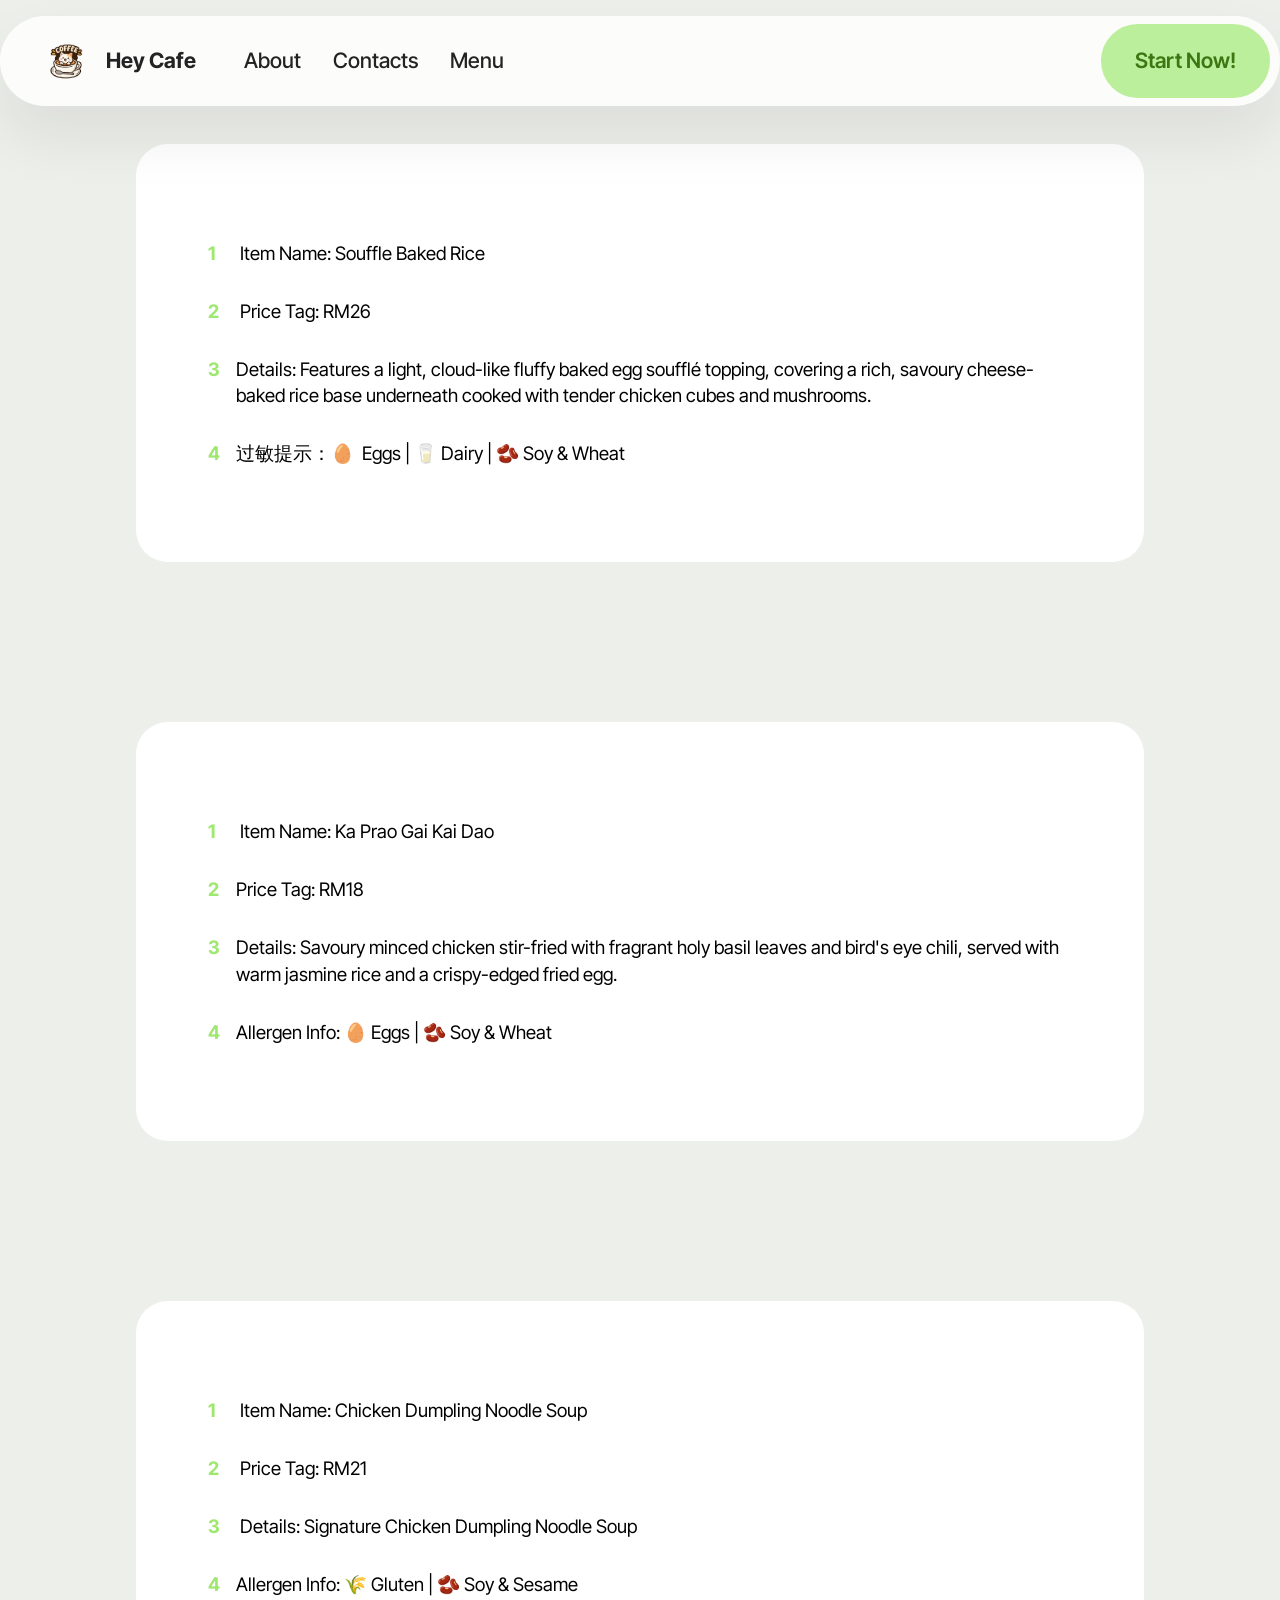
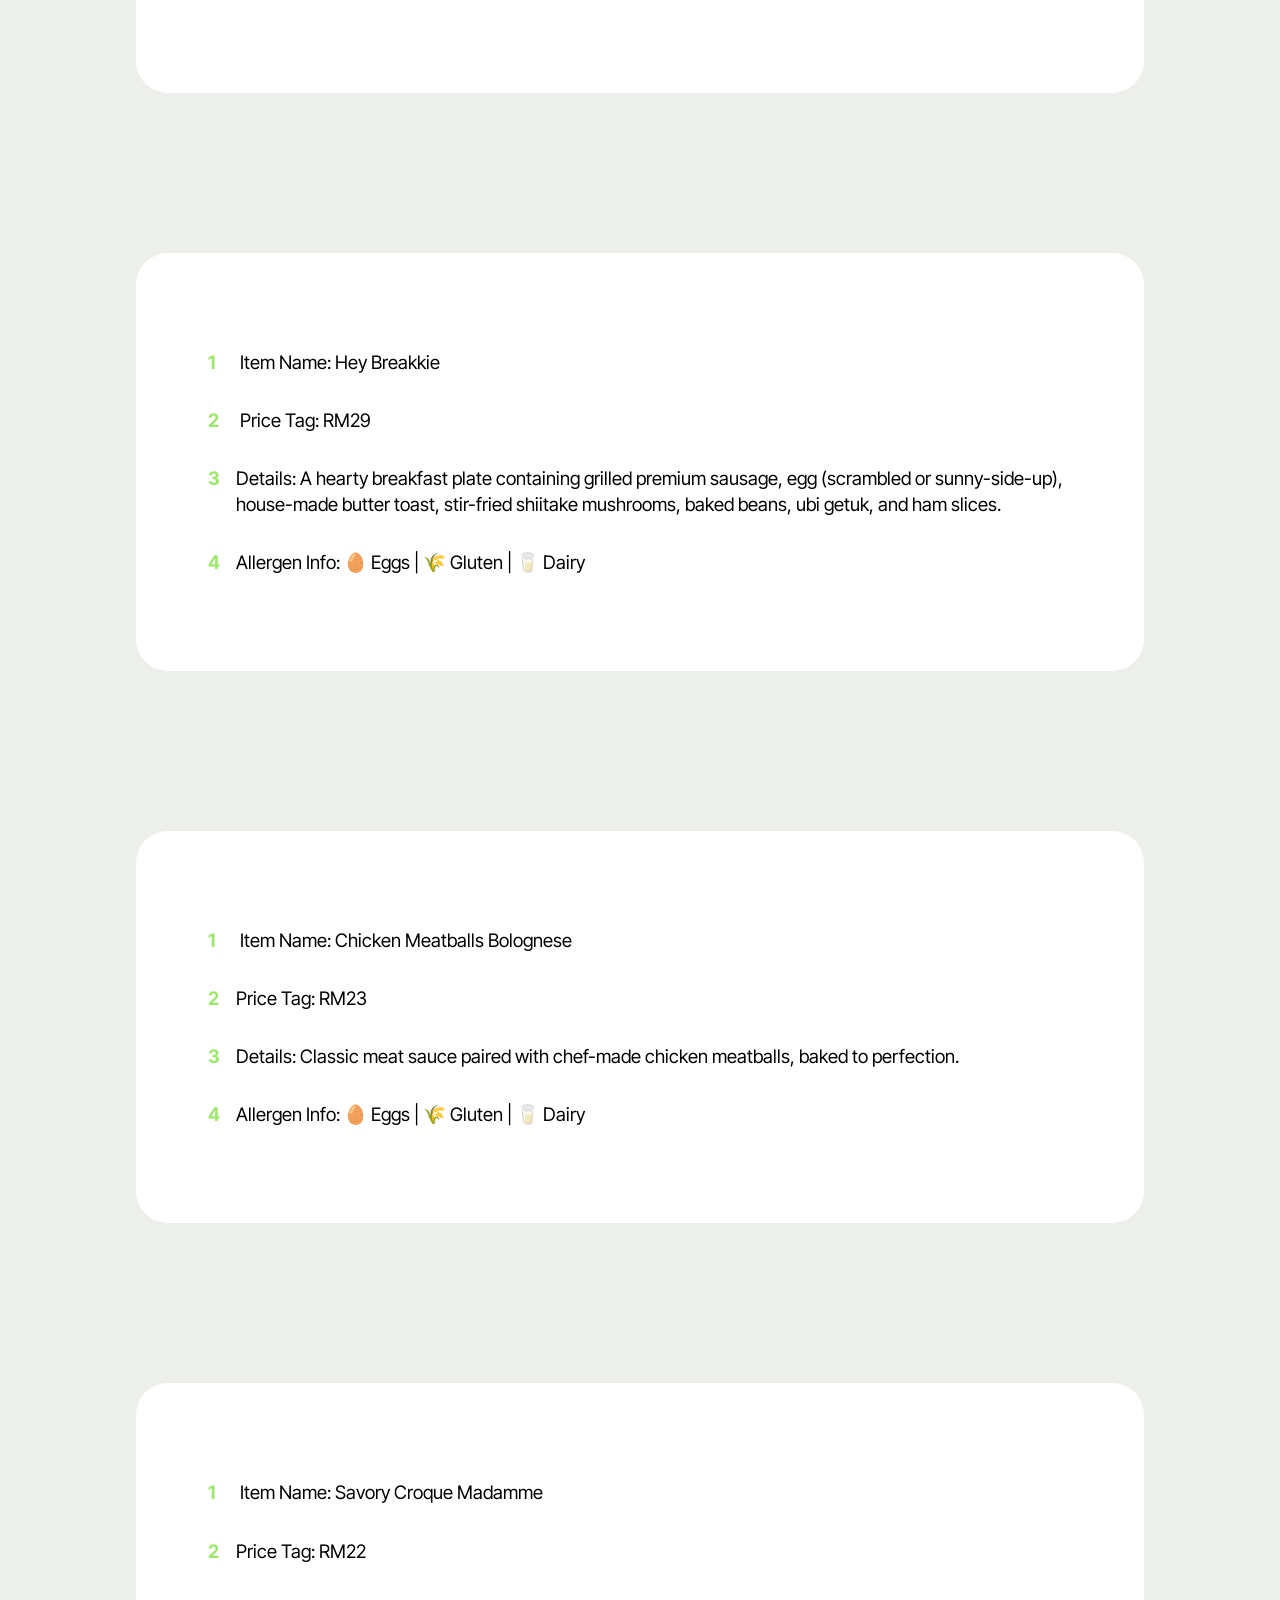
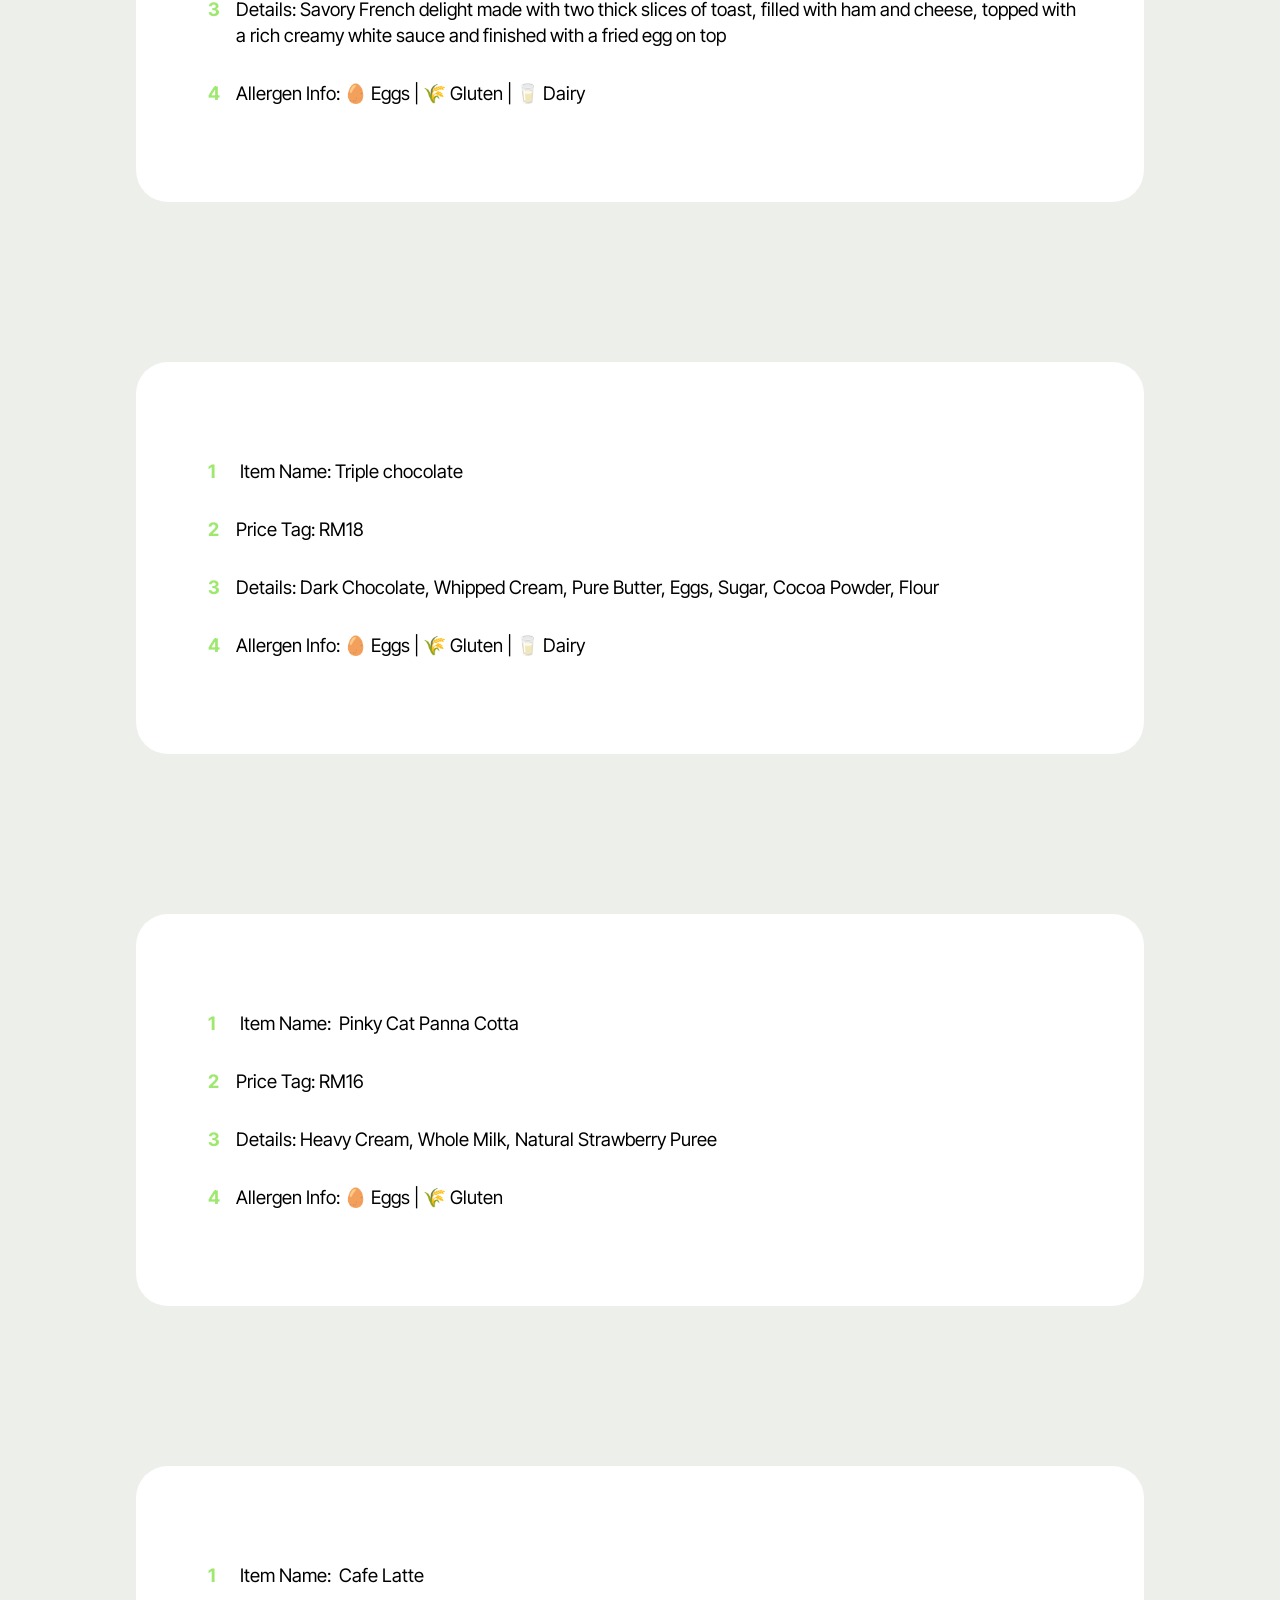
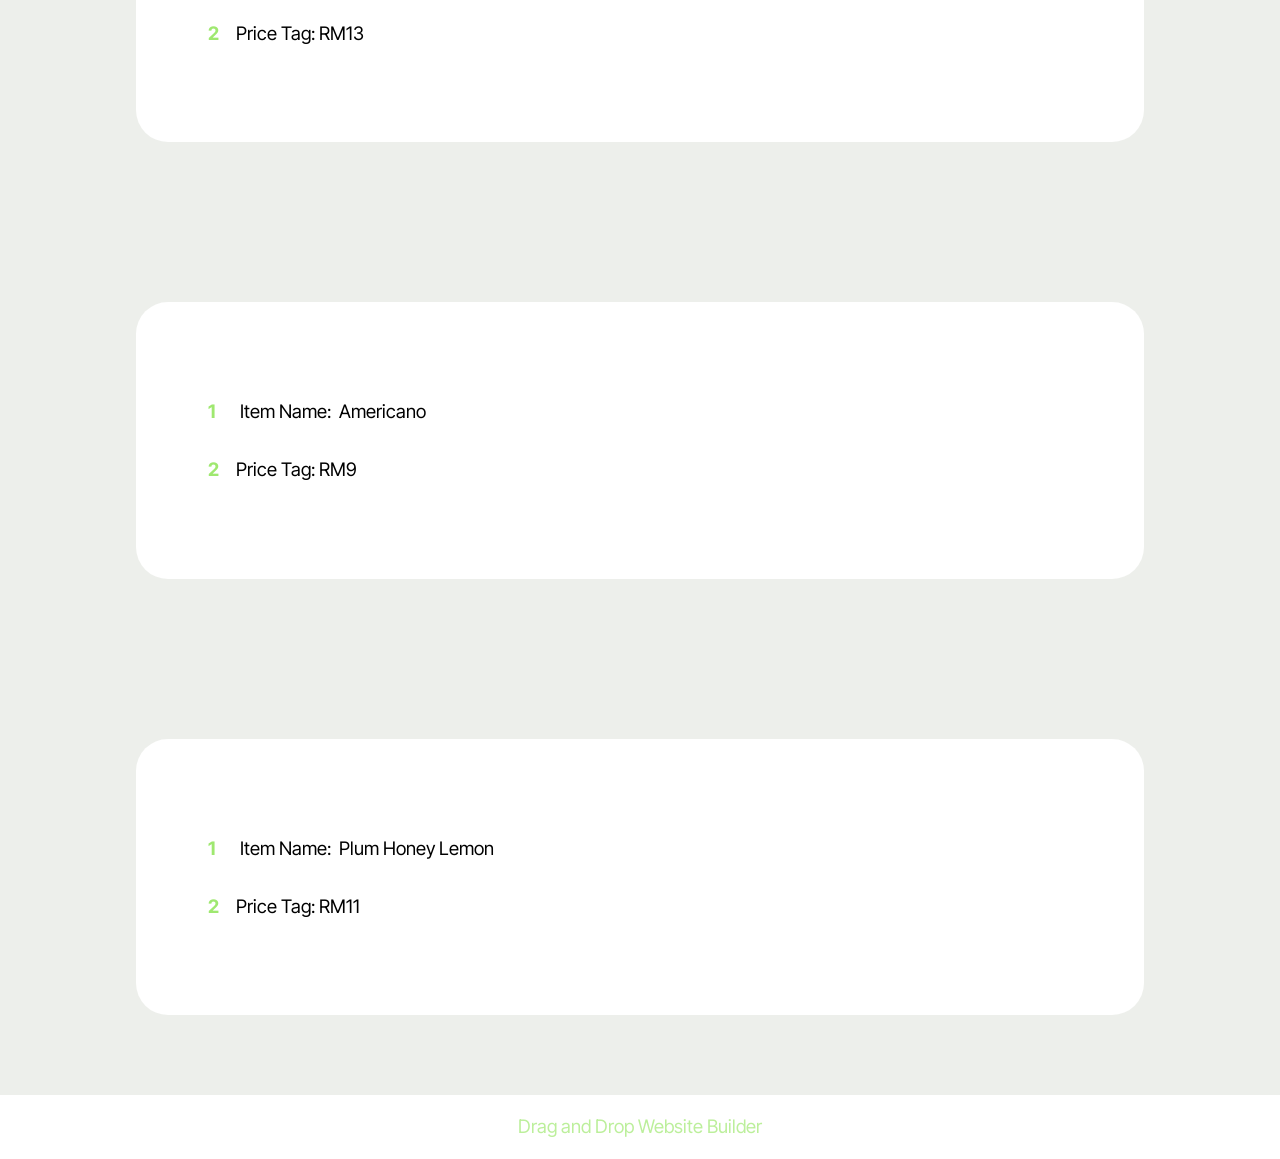
==== page1.html @ 5fed79b6 "create github pages" ====
<!DOCTYPE html>
<html  >
<head>
  <!-- Site made with Mobirise Website Builder v6.1.12, https://mobirise.com -->
  <meta charset="UTF-8">
  <meta http-equiv="X-UA-Compatible" content="IE=edge">
  <meta name="generator" content="Mobirise v6.1.12, mobirise.com">
  <meta name="viewport" content="width=device-width, initial-scale=1, minimum-scale=1">
  <link rel="shortcut icon" href="assets/images/image-removebg-preview-4.png" type="image/x-icon">
  <meta name="description" content="">
  
  
  <title>Menu</title>
  <link rel="stylesheet" href="assets/web/assets/mobirise-icons2/mobirise2.css">
  <link rel="stylesheet" href="assets/bootstrap/css/bootstrap.min.css">
  <link rel="stylesheet" href="assets/dropdown/css/style.css">
  <link rel="stylesheet" href="assets/theme/css/style.css">
  <link rel="preload" href="https://fonts.googleapis.com/css?family=Inter+Tight:100,200,300,400,500,600,700,800,900,100i,200i,300i,400i,500i,600i,700i,800i,900i&display=swap" as="style" onload="this.onload=null;this.rel='stylesheet'">
  <noscript><link rel="stylesheet" href="https://fonts.googleapis.com/css?family=Inter+Tight:100,200,300,400,500,600,700,800,900,100i,200i,300i,400i,500i,600i,700i,800i,900i&display=swap"></noscript>
  <link rel="preload" as="style" href="assets/mobirise/css/mbr-additional.css?v=dkp7VT"><link rel="stylesheet" href="assets/mobirise/css/mbr-additional.css?v=dkp7VT" type="text/css">

  
  
  
</head>
<body>
  
  <section data-bs-version="5.1" class="menu menu1 cid-vxpNZpyoNB" once="menu" id="menu01-2i">
	

	<nav class="navbar navbar-dropdown navbar-fixed-top navbar-expand-lg">
		<div class="container">
			<div class="navbar-brand">
				<span class="navbar-logo">
					<a href="https://mobiri.se">
						<img src="assets/images/image-removebg-preview-4.png" alt="Mobirise Website Builder" style="height: 3rem;">
					</a>
				</span>
				<span class="navbar-caption-wrap"><a class="navbar-caption text-black display-4" href="https://mobiri.se">Hey Cafe</a></span>
			</div>
			<button class="navbar-toggler" type="button" data-toggle="collapse" data-bs-toggle="collapse" data-target="#navbarSupportedContent" data-bs-target="#navbarSupportedContent" aria-controls="navbarNavAltMarkup" aria-expanded="false" aria-label="Toggle navigation">
				<div class="hamburger">
					<span></span>
					<span></span>
					<span></span>
					<span></span>
				</div>
			</button>
			<div class="collapse navbar-collapse" id="navbarSupportedContent">
				<ul class="navbar-nav nav-dropdown" data-app-modern-menu="true"><li class="nav-item">
						<a class="nav-link link text-black text-primary display-4" href="index.html#article02-1h">About</a>
					</li>
					<li class="nav-item">
						<a class="nav-link link text-black text-primary display-4" href="page2.html#contacts01-3x">Contacts</a>
					</li><li class="nav-item">
						<a class="nav-link link text-black text-primary display-4" href="page1.html#article19-38" aria-expanded="false">Menu</a>
					</li></ul>
				
				<div class="navbar-buttons mbr-section-btn"><a class="btn btn-primary display-4" href="index.html#header09-9"> Start Now!</a></div>
			</div>
		</div>
	</nav>
</section>

<section data-bs-version="5.1" class="article07 cid-vxvZpw5aeN" id="article19-38">
  

  
  
  <div class="container">
    <div class="row justify-content-center">
      <div class="card col-md-12 col-lg-10">
        <div class="card-wrapper">
          
          <div class="card-box align-left mt-4">
            <div class="mbr-text counter-container mbr-fonts-style display-7">
              <ol>
                <li>&nbsp;Item Name: Souffle Baked Rice</li><li>&nbsp;Price Tag: RM26</li><li>Details: Features a light, cloud-like fluffy baked egg soufflé topping, covering a rich, savoury cheese-baked rice base underneath cooked with tender chicken cubes and mushrooms.</li><li>过敏提示：🥚&nbsp; Eggs | 🥛 Dairy | 🫘 Soy &amp; Wheat</li>
              </ol>
            </div>
          </div>
        </div>
      </div>
    </div>
  </div>
</section>

<section data-bs-version="5.1" class="article07 cid-vxvZO8KfOl" id="article19-39">
  

  
  
  <div class="container">
    <div class="row justify-content-center">
      <div class="card col-md-12 col-lg-10">
        <div class="card-wrapper">
          
          <div class="card-box align-left mt-4">
            <div class="mbr-text counter-container mbr-fonts-style display-7">
              <ol>
                <li>&nbsp;Item Name: Ka Prao Gai Kai Dao</li><li> Price Tag: RM18</li><li>Details: Savoury minced chicken stir-fried with fragrant holy basil leaves and bird's eye chili, served with warm jasmine rice and a crispy-edged fried egg.</li><li>Allergen Info: 🥚 Eggs | 🫘 Soy &amp; Wheat</li>
              </ol>
            </div>
          </div>
        </div>
      </div>
    </div>
  </div>
</section>

<section data-bs-version="5.1" class="article07 cid-vxw0qQvC9f" id="article19-3a">
  

  
  
  <div class="container">
    <div class="row justify-content-center">
      <div class="card col-md-12 col-lg-10">
        <div class="card-wrapper">
          
          <div class="card-box align-left mt-4">
            <div class="mbr-text counter-container mbr-fonts-style display-7">
              <ol>
                <li>&nbsp;Item Name: Chicken Dumpling Noodle Soup</li><li>&nbsp;Price Tag: RM21</li><li>&nbsp;Details: Signature Chicken Dumpling Noodle Soup</li><li> Allergen Info: 🌾 Gluten | 🫘 Soy &amp; Sesame</li>
              </ol>
            </div>
          </div>
        </div>
      </div>
    </div>
  </div>
</section>

<section data-bs-version="5.1" class="article07 cid-vxw0VSqq7z" id="article19-3b">
  

  
  
  <div class="container">
    <div class="row justify-content-center">
      <div class="card col-md-12 col-lg-10">
        <div class="card-wrapper">
          
          <div class="card-box align-left mt-4">
            <div class="mbr-text counter-container mbr-fonts-style display-7">
              <ol>
                <li>&nbsp;Item Name: Hey Breakkie</li><li>&nbsp;Price Tag: RM29</li><li>Details: A hearty breakfast plate containing grilled premium sausage, egg (scrambled or sunny-side-up), house-made butter toast, stir-fried shiitake mushrooms, baked beans, ubi getuk, and ham slices.</li><li>Allergen Info: 🥚 Eggs | 🌾 Gluten | 🥛 Dairy</li>
              </ol>
            </div>
          </div>
        </div>
      </div>
    </div>
  </div>
</section>

<section data-bs-version="5.1" class="article07 cid-vxw1cqNOdu" id="article19-3c">
  

  
  
  <div class="container">
    <div class="row justify-content-center">
      <div class="card col-md-12 col-lg-10">
        <div class="card-wrapper">
          
          <div class="card-box align-left mt-4">
            <div class="mbr-text counter-container mbr-fonts-style display-7">
              <ol>
                <li>&nbsp;Item Name: Chicken Meatballs Bolognese&nbsp;</li><li>Price Tag: RM23</li><li>Details: Classic meat sauce paired with chef-made chicken meatballs, baked to perfection.</li><li>Allergen Info: 🥚 Eggs | 🌾 Gluten | 🥛 Dairy</li>
              </ol>
            </div>
          </div>
        </div>
      </div>
    </div>
  </div>
</section>

<section data-bs-version="5.1" class="article07 cid-vxw1H7A42c" id="article19-3d">
  

  
  
  <div class="container">
    <div class="row justify-content-center">
      <div class="card col-md-12 col-lg-10">
        <div class="card-wrapper">
          
          <div class="card-box align-left mt-4">
            <div class="mbr-text counter-container mbr-fonts-style display-7">
              <ol>
                <li>&nbsp;Item Name: Savory Croque Madamme</li><li>Price Tag: RM22</li><li>Details: Savory French delight made with two thick slices of toast, filled with ham and cheese, topped with a rich creamy white sauce and finished with a fried egg on top</li><li>Allergen Info: 🥚 Eggs | 🌾 Gluten | 🥛 Dairy</li>
              </ol>
            </div>
          </div>
        </div>
      </div>
    </div>
  </div>
</section>

<section data-bs-version="5.1" class="article07 cid-vxwiQ4DD5L" id="article19-3f">
  

  
  
  <div class="container">
    <div class="row justify-content-center">
      <div class="card col-md-12 col-lg-10">
        <div class="card-wrapper">
          
          <div class="card-box align-left mt-4">
            <div class="mbr-text counter-container mbr-fonts-style display-7">
              <ol>
                <li>&nbsp;Item Name: Triple chocolate</li><li>Price Tag: RM18</li><li>Details: Dark Chocolate, Whipped Cream, Pure Butter, Eggs, Sugar, Cocoa Powder, Flour</li><li>Allergen Info: 🥚 Eggs | 🌾 Gluten | 🥛 Dairy</li>
              </ol>
            </div>
          </div>
        </div>
      </div>
    </div>
  </div>
</section>

<section data-bs-version="5.1" class="article07 cid-vxwjnfI1bV" id="article19-3g">
  

  
  
  <div class="container">
    <div class="row justify-content-center">
      <div class="card col-md-12 col-lg-10">
        <div class="card-wrapper">
          
          <div class="card-box align-left mt-4">
            <div class="mbr-text counter-container mbr-fonts-style display-7">
              <ol>
                <li>&nbsp;Item Name:&nbsp; Pinky Cat Panna Cotta</li><li>Price Tag: RM16</li><li>Details: Heavy Cream, Whole Milk, Natural Strawberry Puree</li><li>Allergen Info: 🥚 Eggs | 🌾 Gluten</li>
              </ol>
            </div>
          </div>
        </div>
      </div>
    </div>
  </div>
</section>

<section data-bs-version="5.1" class="article07 cid-vxwl3eJZwR" id="article19-3h">
  

  
  
  <div class="container">
    <div class="row justify-content-center">
      <div class="card col-md-12 col-lg-10">
        <div class="card-wrapper">
          
          <div class="card-box align-left mt-4">
            <div class="mbr-text counter-container mbr-fonts-style display-7">
              <ol>
                <li>&nbsp;Item Name:&nbsp; Cafe Latte</li><li>Price Tag: RM13</li>
              </ol>
            </div>
          </div>
        </div>
      </div>
    </div>
  </div>
</section>

<section data-bs-version="5.1" class="article07 cid-vxwmAUz6V2" id="article19-3i">
  

  
  
  <div class="container">
    <div class="row justify-content-center">
      <div class="card col-md-12 col-lg-10">
        <div class="card-wrapper">
          
          <div class="card-box align-left mt-4">
            <div class="mbr-text counter-container mbr-fonts-style display-7">
              <ol>
                <li>&nbsp;Item Name:&nbsp; Americano</li><li>Price Tag: RM9</li>
              </ol>
            </div>
          </div>
        </div>
      </div>
    </div>
  </div>
</section>

<section data-bs-version="5.1" class="article07 cid-vxwn4bKIyB" id="article19-3j">
  

  
  
  <div class="container">
    <div class="row justify-content-center">
      <div class="card col-md-12 col-lg-10">
        <div class="card-wrapper">
          
          <div class="card-box align-left mt-4">
            <div class="mbr-text counter-container mbr-fonts-style display-7">
              <ol>
                <li>&nbsp;Item Name:&nbsp; Plum Honey Lemon</li><li>Price Tag: RM11</li>
              </ol>
            </div>
          </div>
        </div>
      </div>
    </div>
  </div>
</section><section class="display-7" style="padding: 0;align-items: center;justify-content: center;flex-wrap: wrap;    align-content: center;display: flex;position: relative;height: 4rem;"><a href="https://mobiri.se/" style="flex: 1 1;height: 4rem;position: absolute;width: 100%;z-index: 1;"><img alt="" style="height: 4rem;" src="[data-uri]"></a><p style="margin: 0;text-align: center;" class="display-7">&#8204;</p><a style="z-index:1" href="https://mobirise.com/drag-drop-website-builder.html">Drag and Drop Website Builder</a></section><script src="assets/bootstrap/js/bootstrap.bundle.min.js"></script>  <script src="assets/smoothscroll/smooth-scroll.js"></script>  <script src="assets/ytplayer/index.js"></script>  <script src="assets/dropdown/js/navbar-dropdown.js"></script>  <script src="assets/theme/js/script.js"></script>  
  
  
</body>
</html>
---- assets/web/assets/mobirise-icons2/mobirise2.css ----
@font-face {
  font-family: 'Moririse2';
  font-display: swap;
  src:  url('mobirise2.eot?f2bix4');
  src:  url('mobirise2.eot?f2bix4#iefix') format('embedded-opentype'),
    url('mobirise2.woff2?f2bix4') format('woff2'),
    url('mobirise2.woff?f2bix4') format('woff'),
    url('mobirise2.ttf?f2bix4') format('truetype'),
    url('mobirise2.svg?f2bix4#mobirise2') format('svg');
  font-weight: normal;
  font-style: normal;
}

[class^="mobi-"], [class*=" mobi-"] {
  /* use !important to prevent issues with browser extensions that change fonts */
  font-family: 'Moririse2' !important;
  speak: none;
  font-style: normal;
  font-weight: normal;
  font-variant: normal;
  text-transform: none;
  line-height: 1;

  /* Better Font Rendering =========== */
  -webkit-font-smoothing: antialiased;
  -moz-osx-font-smoothing: grayscale;
}

.mobi-mbri-add-submenu:before {
  content: "\e900";
}
.mobi-mbri-alert:before {
  content: "\e901";
}
.mobi-mbri-align-center:before {
  content: "\e902";
}
.mobi-mbri-align-justify:before {
  content: "\e903";
}
.mobi-mbri-align-left:before {
  content: "\e904";
}
.mobi-mbri-align-right:before {
  content: "\e905";
}
.mobi-mbri-android:before {
  content: "\e906";
}
.mobi-mbri-apple:before {
  content: "\e907";
}
.mobi-mbri-arrow-down:before {
  content: "\e908";
}
.mobi-mbri-arrow-next:before {
  content: "\e909";
}
.mobi-mbri-arrow-prev:before {
  content: "\e90a";
}
.mobi-mbri-arrow-up:before {
  content: "\e90b";
}
.mobi-mbri-bold:before {
  content: "\e90c";
}
.mobi-mbri-bookmark:before {
  content: "\e90d";
}
.mobi-mbri-bootstrap:before {
  content: "\e90e";
}
.mobi-mbri-briefcase:before {
  content: "\e90f";
}
.mobi-mbri-browse:before {
  content: "\e910";
}
.mobi-mbri-bulleted-list:before {
  content: "\e911";
}
.mobi-mbri-calendar:before {
  content: "\e912";
}
.mobi-mbri-camera:before {
  content: "\e913";
}
.mobi-mbri-cart-add:before {
  content: "\e914";
}
.mobi-mbri-cart-full:before {
  content: "\e915";
}
.mobi-mbri-cash:before {
  content: "\e916";
}
.mobi-mbri-change-style:before {
  content: "\e917";
}
.mobi-mbri-chat:before {
  content: "\e918";
}
.mobi-mbri-clock:before {
  content: "\e919";
}
.mobi-mbri-close:before {
  content: "\e91a";
}
.mobi-mbri-cloud:before {
  content: "\e91b";
}
.mobi-mbri-code:before {
  content: "\e91c";
}
.mobi-mbri-contact-form:before {
  content: "\e91d";
}
.mobi-mbri-credit-card:before {
  content: "\e91e";
}
.mobi-mbri-cursor-click:before {
  content: "\e91f";
}
.mobi-mbri-cust-feedback:before {
  content: "\e920";
}
.mobi-mbri-database:before {
  content: "\e921";
}
.mobi-mbri-delivery:before {
  content: "\e922";
}
.mobi-mbri-desktop:before {
  content: "\e923";
}
.mobi-mbri-devices:before {
  content: "\e924";
}
.mobi-mbri-down:before {
  content: "\e925";
}
.mobi-mbri-download-2:before {
  content: "\e926";
}
.mobi-mbri-download:before {
  content: "\e927";
}
.mobi-mbri-drag-n-drop-2:before {
  content: "\e928";
}
.mobi-mbri-drag-n-drop:before {
  content: "\e929";
}
.mobi-mbri-edit-2:before {
  content: "\e92a";
}
.mobi-mbri-edit:before {
  content: "\e92b";
}
.mobi-mbri-error:before {
  content: "\e92c";
}
.mobi-mbri-extension:before {
  content: "\e92d";
}
.mobi-mbri-features:before {
  content: "\e92e";
}
.mobi-mbri-file:before {
  content: "\e92f";
}
.mobi-mbri-flag:before {
  content: "\e930";
}
.mobi-mbri-folder:before {
  content: "\e931";
}
.mobi-mbri-gift:before {
  content: "\e932";
}
.mobi-mbri-github:before {
  content: "\e933";
}
.mobi-mbri-globe-2:before {
  content: "\e934";
}
.mobi-mbri-globe:before {
  content: "\e935";
}
.mobi-mbri-growing-chart:before {
  content: "\e936";
}
.mobi-mbri-hearth:before {
  content: "\e937";
}
.mobi-mbri-help:before {
  content: "\e938";
}
.mobi-mbri-home:before {
  content: "\e939";
}
.mobi-mbri-hot-cup:before {
  content: "\e93a";
}
.mobi-mbri-idea:before {
  content: "\e93b";
}
.mobi-mbri-image-gallery:before {
  content: "\e93c";
}
.mobi-mbri-image-slider:before {
  content: "\e93d";
}
.mobi-mbri-info:before {
  content: "\e93e";
}
.mobi-mbri-italic:before {
  content: "\e93f";
}
.mobi-mbri-key:before {
  content: "\e940";
}
.mobi-mbri-laptop:before {
  content: "\e941";
}
.mobi-mbri-layers:before {
  content: "\e942";
}
.mobi-mbri-left-right:before {
  content: "\e943";
}
.mobi-mbri-left:before {
  content: "\e944";
}
.mobi-mbri-letter:before {
  content: "\e945";
}
.mobi-mbri-like:before {
  content: "\e946";
}
.mobi-mbri-link:before {
  content: "\e947";
}
.mobi-mbri-lock:before {
  content: "\e948";
}
.mobi-mbri-login:before {
  content: "\e949";
}
.mobi-mbri-logout:before {
  content: "\e94a";
}
.mobi-mbri-magic-stick:before {
  content: "\e94b";
}
.mobi-mbri-map-pin:before {
  content: "\e94c";
}
.mobi-mbri-menu:before {
  content: "\e94d";
}
.mobi-mbri-mobile-2:before {
  content: "\e94e";
}
.mobi-mbri-mobile-horizontal:before {
  content: "\e94f";
}
.mobi-mbri-mobile:before {
  content: "\e950";
}
.mobi-mbri-mobirise:before {
  content: "\e951";
}
.mobi-mbri-more-horizontal:before {
  content: "\e952";
}
.mobi-mbri-more-vertical:before {
  content: "\e953";
}
.mobi-mbri-music:before {
  content: "\e954";
}
.mobi-mbri-new-file:before {
  content: "\e955";
}
.mobi-mbri-numbered-list:before {
  content: "\e956";
}
.mobi-mbri-opened-folder:before {
  content: "\e957";
}
.mobi-mbri-pages:before {
  content: "\e958";
}
.mobi-mbri-paper-plane:before {
  content: "\e959";
}
.mobi-mbri-paperclip:before {
  content: "\e95a";
}
.mobi-mbri-phone:before {
  content: "\e95b";
}
.mobi-mbri-photo:before {
  content: "\e95c";
}
.mobi-mbri-photos:before {
  content: "\e95d";
}
.mobi-mbri-pin:before {
  content: "\e95e";
}
.mobi-mbri-play:before {
  content: "\e95f";
}
.mobi-mbri-plus:before {
  content: "\e960";
}
.mobi-mbri-preview:before {
  content: "\e961";
}
.mobi-mbri-print:before {
  content: "\e962";
}
.mobi-mbri-protect:before {
  content: "\e963";
}
.mobi-mbri-question:before {
  content: "\e964";
}
.mobi-mbri-quote-left:before {
  content: "\e965";
}
.mobi-mbri-quote-right:before {
  content: "\e966";
}
.mobi-mbri-redo:before {
  content: "\e967";
}
.mobi-mbri-refresh:before {
  content: "\e968";
}
.mobi-mbri-responsive-2:before {
  content: "\e969";
}
.mobi-mbri-responsive:before {
  content: "\e96a";
}
.mobi-mbri-right:before {
  content: "\e96b";
}
.mobi-mbri-rocket:before {
  content: "\e96c";
}
.mobi-mbri-sad-face:before {
  content: "\e96d";
}
.mobi-mbri-sale:before {
  content: "\e96e";
}
.mobi-mbri-save:before {
  content: "\e96f";
}
.mobi-mbri-search:before {
  content: "\e970";
}
.mobi-mbri-setting-2:before {
  content: "\e971";
}
.mobi-mbri-setting-3:before {
  content: "\e972";
}
.mobi-mbri-setting:before {
  content: "\e973";
}
.mobi-mbri-share:before {
  content: "\e974";
}
.mobi-mbri-shopping-bag:before {
  content: "\e975";
}
.mobi-mbri-shopping-basket:before {
  content: "\e976";
}
.mobi-mbri-shopping-cart:before {
  content: "\e977";
}
.mobi-mbri-sites:before {
  content: "\e978";
}
.mobi-mbri-smile-face:before {
  content: "\e979";
}
.mobi-mbri-speed:before {
  content: "\e97a";
}
.mobi-mbri-star:before {
  content: "\e97b";
}
.mobi-mbri-success:before {
  content: "\e97c";
}
.mobi-mbri-sun:before {
  content: "\e97d";
}
.mobi-mbri-sun2:before {
  content: "\e97e";
}
.mobi-mbri-tablet-vertical:before {
  content: "\e97f";
}
.mobi-mbri-tablet:before {
  content: "\e980";
}
.mobi-mbri-target:before {
  content: "\e981";
}
.mobi-mbri-timer:before {
  content: "\e982";
}
.mobi-mbri-to-ftp:before {
  content: "\e983";
}
.mobi-mbri-to-local-drive:before {
  content: "\e984";
}
.mobi-mbri-touch-swipe:before {
  content: "\e985";
}
.mobi-mbri-touch:before {
  content: "\e986";
}
.mobi-mbri-trash:before {
  content: "\e987";
}
.mobi-mbri-underline:before {
  content: "\e988";
}
.mobi-mbri-undo:before {
  content: "\e989";
}
.mobi-mbri-unlink:before {
  content: "\e98a";
}
.mobi-mbri-unlock:before {
  content: "\e98b";
}
.mobi-mbri-up-down:before {
  content: "\e98c";
}
.mobi-mbri-up:before {
  content: "\e98d";
}
.mobi-mbri-update:before {
  content: "\e98e";
}
.mobi-mbri-upload-2:before {
  content: "\e98f";
}
.mobi-mbri-upload:before {
  content: "\e990";
}
.mobi-mbri-user-2:before {
  content: "\e991";
}
.mobi-mbri-user:before {
  content: "\e992";
}
.mobi-mbri-users:before {
  content: "\e993";
}
.mobi-mbri-video-play:before {
  content: "\e994";
}
.mobi-mbri-video:before {
  content: "\e995";
}
.mobi-mbri-watch:before {
  content: "\e996";
}
.mobi-mbri-website-theme-2:before {
  content: "\e997";
}
.mobi-mbri-website-theme:before {
  content: "\e998";
}
.mobi-mbri-wifi:before {
  content: "\e999";
}
.mobi-mbri-windows:before {
  content: "\e99a";
}
.mobi-mbri-zoom-in:before {
  content: "\e99b";
}
.mobi-mbri-zoom-out:before {
  content: "\e99c";
}
---- assets/dropdown/css/style.css ----
.navbar-dropdown {
  left: 0;
  padding: 0;
  position: absolute;
  right: 0;
  top: 0;
  transition: all 0.45s ease;
  z-index: 1030;
  background: #282828; }
  .navbar-dropdown .navbar-logo {
    margin-right: 0.8rem;
    transition: margin 0.3s ease-in-out;
    vertical-align: middle; }
    .navbar-dropdown .navbar-logo img {
      height: 3.125rem;
      transition: all 0.3s ease-in-out; }
    .navbar-dropdown .navbar-logo.mbr-iconfont {
      font-size: 3.125rem;
      line-height: 3.125rem; }
  .navbar-dropdown .navbar-caption {
    font-weight: 700;
    white-space: normal;
    vertical-align: -4px;
    line-height: 3.125rem !important; }
    .navbar-dropdown .navbar-caption, .navbar-dropdown .navbar-caption:hover {
      color: inherit;
      text-decoration: none; }
  .navbar-dropdown .mbr-iconfont + .navbar-caption {
    vertical-align: -1px; }
  .navbar-dropdown.navbar-fixed-top {
    position: fixed; }
  .navbar-dropdown .navbar-brand span {
    vertical-align: -4px; }
  .navbar-dropdown.bg-color.transparent {
    background: none; }
  .navbar-dropdown.navbar-short .navbar-brand {
    padding: 0.625rem 0; }
    .navbar-dropdown.navbar-short .navbar-brand span {
      vertical-align: -1px; }
  .navbar-dropdown.navbar-short .navbar-caption {
    line-height: 2.375rem !important;
    vertical-align: -2px; }
  .navbar-dropdown.navbar-short .navbar-logo {
    margin-right: 0.5rem; }
    .navbar-dropdown.navbar-short .navbar-logo img {
      height: 2.375rem; }
    .navbar-dropdown.navbar-short .navbar-logo.mbr-iconfont {
      font-size: 2.375rem;
      line-height: 2.375rem; }
  .navbar-dropdown.navbar-short .mbr-table-cell {
    height: 3.625rem; }
  .navbar-dropdown .navbar-close {
    left: 0.6875rem;
    position: fixed;
    top: 0.75rem;
    z-index: 1000; }
  .navbar-dropdown .hamburger-icon {
    content: "";
    display: inline-block;
    vertical-align: middle;
    width: 16px;
    -webkit-box-shadow: 0 -6px 0 1px #282828,0 0 0 1px #282828,0 6px 0 1px #282828;
    -moz-box-shadow: 0 -6px 0 1px #282828,0 0 0 1px #282828,0 6px 0 1px #282828;
    box-shadow: 0 -6px 0 1px #282828,0 0 0 1px #282828,0 6px 0 1px #282828; }

.dropdown-menu .dropdown-toggle[data-toggle="dropdown-submenu"]::after {
  border-bottom: 0.35em solid transparent;
  border-left: 0.35em solid;
  border-right: 0;
  border-top: 0.35em solid transparent;
  margin-left: 0.3rem; }

.dropdown-menu .dropdown-item:focus {
  outline: 0; }

.nav-dropdown {
  font-size: 0.75rem;
  font-weight: 500;
  height: auto !important; }
  .nav-dropdown .nav-btn {
    padding-left: 1rem; }
  .nav-dropdown .link {
    margin: .667em 1.667em;
    font-weight: 500;
    padding: 0;
    transition: color .2s ease-in-out; }
    .nav-dropdown .link.dropdown-toggle {
      margin-right: 2.583em; }
      .nav-dropdown .link.dropdown-toggle::after {
        margin-left: .25rem;
        border-top: 0.35em solid;
        border-right: 0.35em solid transparent;
        border-left: 0.35em solid transparent;
        border-bottom: 0; }
      .nav-dropdown .link.dropdown-toggle[aria-expanded="true"] {
        margin: 0;
        padding: 0.667em 3.263em  0.667em 1.667em; }
  .nav-dropdown .link::after,
  .nav-dropdown .dropdown-item::after {
    color: inherit; }
  .nav-dropdown .btn {
    font-size: 0.75rem;
    font-weight: 700;
    letter-spacing: 0;
    margin-bottom: 0;
    padding-left: 1.25rem;
    padding-right: 1.25rem; }
  .nav-dropdown .dropdown-menu {
    border-radius: 0;
    border: 0;
    left: 0;
    margin: 0;
    padding-bottom: 1.25rem;
    padding-top: 1.25rem;
    position: relative; }
  .nav-dropdown .dropdown-submenu {
    margin-left: 0.125rem;
    top: 0; }
  .nav-dropdown .dropdown-item {
    font-weight: 500;
    line-height: 2;
    padding: 0.3846em 4.615em 0.3846em 1.5385em;
    position: relative;
    transition: color .2s ease-in-out, background-color .2s ease-in-out; }
    .nav-dropdown .dropdown-item::after {
      margin-top: -0.3077em;
      position: absolute;
      right: 1.1538em;
      top: 50%; }
    .nav-dropdown .dropdown-item:focus, .nav-dropdown .dropdown-item:hover {
      background: none; }

@media (max-width: 767px) {
  .nav-dropdown.navbar-toggleable-sm {
    bottom: 0;
    display: none;
    left: 0;
    overflow-x: hidden;
    position: fixed;
    top: 0;
    transform: translateX(-100%);
    -ms-transform: translateX(-100%);
    -webkit-transform: translateX(-100%);
    width: 18.75rem;
    z-index: 999; } }
.nav-dropdown.navbar-toggleable-xl {
  bottom: 0;
  display: none;
  left: 0;
  overflow-x: hidden;
  position: fixed;
  top: 0;
  transform: translateX(-100%);
  -ms-transform: translateX(-100%);
  -webkit-transform: translateX(-100%);
  width: 18.75rem;
  z-index: 999; }

.nav-dropdown-sm {
  display: block !important;
  overflow-x: hidden;
  overflow: auto;
  padding-top: 3.875rem; }
  .nav-dropdown-sm::after {
    content: "";
    display: block;
    height: 3rem;
    width: 100%; }
  .nav-dropdown-sm.collapse.in ~ .navbar-close {
    display: block !important; }
  .nav-dropdown-sm.collapsing, .nav-dropdown-sm.collapse.in {
    transform: translateX(0);
    -ms-transform: translateX(0);
    -webkit-transform: translateX(0);
    transition: all 0.25s ease-out;
    -webkit-transition: all 0.25s ease-out;
    background: #282828; }
  .nav-dropdown-sm.collapsing[aria-expanded="false"] {
    transform: translateX(-100%);
    -ms-transform: translateX(-100%);
    -webkit-transform: translateX(-100%); }
  .nav-dropdown-sm .nav-item {
    display: block;
    margin-left: 0 !important;
    padding-left: 0; }
  .nav-dropdown-sm .link,
  .nav-dropdown-sm .dropdown-item {
    border-top: 1px dotted rgba(255, 255, 255, 0.1);
    font-size: 0.8125rem;
    line-height: 1.6;
    margin: 0 !important;
    padding: 0.875rem 2.4rem 0.875rem 1.5625rem !important;
    position: relative;
    white-space: normal; }
    .nav-dropdown-sm .link:focus, .nav-dropdown-sm .link:hover,
    .nav-dropdown-sm .dropdown-item:focus,
    .nav-dropdown-sm .dropdown-item:hover {
      background: rgba(0, 0, 0, 0.2) !important;
      color: #c0a375; }
  .nav-dropdown-sm .nav-btn {
    position: relative;
    padding: 1.5625rem 1.5625rem 0 1.5625rem; }
    .nav-dropdown-sm .nav-btn::before {
      border-top: 1px dotted rgba(255, 255, 255, 0.1);
      content: "";
      left: 0;
      position: absolute;
      top: 0;
      width: 100%; }
    .nav-dropdown-sm .nav-btn + .nav-btn {
      padding-top: 0.625rem; }
      .nav-dropdown-sm .nav-btn + .nav-btn::before {
        display: none; }
  .nav-dropdown-sm .btn {
    padding: 0.625rem 0; }
  .nav-dropdown-sm .dropdown-toggle[data-toggle="dropdown-submenu"]::after {
    margin-left: .25rem;
    border-top: 0.35em solid;
    border-right: 0.35em solid transparent;
    border-left: 0.35em solid transparent;
    border-bottom: 0; }
  .nav-dropdown-sm .dropdown-toggle[data-toggle="dropdown-submenu"][aria-expanded="true"]::after {
    border-top: 0;
    border-right: 0.35em solid transparent;
    border-left: 0.35em solid transparent;
    border-bottom: 0.35em solid; }
  .nav-dropdown-sm .dropdown-menu {
    margin: 0;
    padding: 0;
    position: relative;
    top: 0;
    left: 0;
    width: 100%;
    border: 0;
    float: none;
    border-radius: 0;
    background: none; }
  .nav-dropdown-sm .dropdown-submenu {
    left: 100%;
    margin-left: 0.125rem;
    margin-top: -1.25rem;
    top: 0; }

.navbar-toggleable-sm .nav-dropdown .dropdown-menu {
  position: absolute; }

.navbar-toggleable-sm .nav-dropdown .dropdown-submenu {
  left: 100%;
  margin-left: 0.125rem;
  margin-top: -1.25rem;
  top: 0; }

.navbar-toggleable-sm.opened .nav-dropdown .dropdown-menu {
  position: relative; }

.navbar-toggleable-sm.opened .nav-dropdown .dropdown-submenu {
  left: 0;
  margin-left: 00rem;
  margin-top: 0rem;
  top: 0; }

.is-builder .nav-dropdown.collapsing {
  transition: none !important; }
---- assets/theme/css/style.css ----
@charset "UTF-8";
section {
  background-color: #ffffff;
}

body {
  font-style: normal;
  line-height: 1.5;
  font-weight: 400;
  color: #232323;
  position: relative;
}

button {
  background-color: transparent;
  border-color: transparent;
}

.embla__button,
.carousel-control {
  background-color: #edefea !important;
  opacity: 0.8 !important;
  color: #464845 !important;
  border-color: #edefea !important;
}

.carousel .close,
.modalWindow .close {
  background-color: #edefea !important;
  color: #464845 !important;
  border-color: #edefea !important;
  opacity: 0.8 !important;
}

.carousel .close:hover,
.modalWindow .close:hover {
  opacity: 1 !important;
}

.carousel-indicators li {
  background-color: #edefea !important;
  border: 2px solid #464845 !important;
}

.carousel-indicators li:hover,
.carousel-indicators li:active {
  opacity: 0.8 !important;
}

.embla__button:hover,
.carousel-control:hover {
  background-color: #edefea !important;
  opacity: 1 !important;
}

.modalWindow-video-container {
  height: 80%;
}

section,
.container,
.container-fluid {
  position: relative;
  word-wrap: break-word;
}

a.mbr-iconfont:hover {
  text-decoration: none;
}

.article .lead p,
.article .lead ul,
.article .lead ol,
.article .lead pre,
.article .lead blockquote {
  margin-bottom: 0;
}

a {
  font-style: normal;
  font-weight: 400;
  cursor: pointer;
}
a, a:hover {
  text-decoration: none;
}

.mbr-section-title {
  font-style: normal;
  line-height: 1.3;
}

.mbr-section-subtitle {
  line-height: 1.3;
}

.mbr-text {
  font-style: normal;
  line-height: 1.7;
}

h1,
h2,
h3,
h4,
h5,
h6,
.display-1,
.display-2,
.display-4,
.display-5,
.display-7,
span,
p,
a {
  line-height: 1;
  word-break: break-word;
  word-wrap: break-word;
  font-weight: 400;
}

b,
strong {
  font-weight: bold;
}

input:-webkit-autofill, input:-webkit-autofill:hover, input:-webkit-autofill:focus, input:-webkit-autofill:active {
  transition-delay: 9999s;
  -webkit-transition-property: background-color, color;
  transition-property: background-color, color;
}

textarea[type=hidden] {
  display: none;
}

section {
  background-position: 50% 50%;
  background-repeat: no-repeat;
  background-size: cover;
}
section .mbr-background-video,
section .mbr-background-video-preview {
  position: absolute;
  bottom: 0;
  left: 0;
  right: 0;
  top: 0;
}

.hidden {
  visibility: hidden;
}

.mbr-z-index20 {
  z-index: 20;
}

/*! Base colors */
.mbr-white {
  color: #ffffff;
}

.mbr-black {
  color: #111111;
}

.mbr-bg-white {
  background-color: #ffffff;
}

.mbr-bg-black {
  background-color: #000000;
}

/*! Text-aligns */
.align-left {
  text-align: left;
}

.align-center {
  text-align: center;
}

.align-right {
  text-align: right;
}

/*! Font-weight  */
.mbr-light {
  font-weight: 300;
}

.mbr-regular {
  font-weight: 400;
}

.mbr-semibold {
  font-weight: 500;
}

.mbr-bold {
  font-weight: 700;
}

/*! Media  */
.media-content {
  flex-basis: 100%;
}

.media-container-row {
  display: flex;
  flex-direction: row;
  flex-wrap: wrap;
  justify-content: center;
  align-content: center;
  align-items: start;
}
.media-container-row .media-size-item {
  width: 400px;
}

.media-container-column {
  display: flex;
  flex-direction: column;
  flex-wrap: wrap;
  justify-content: center;
  align-content: center;
  align-items: stretch;
}
.media-container-column > * {
  width: 100%;
}

@media (min-width: 992px) {
  .media-container-row {
    flex-wrap: nowrap;
  }
}
figure {
  margin-bottom: 0;
  overflow: hidden;
}

figure[mbr-media-size] {
  transition: width 0.1s;
}

img,
iframe {
  display: block;
  width: 100%;
}

.card {
  background-color: transparent;
  border: none;
}

.card-box {
  width: 100%;
}

.card-img {
  text-align: center;
  flex-shrink: 0;
  -webkit-flex-shrink: 0;
}

.media {
  max-width: 100%;
  margin: 0 auto;
}

.mbr-figure {
  align-self: center;
}

.media-container > div {
  max-width: 100%;
}

.mbr-figure img,
.card-img img {
  width: 100%;
}

@media (max-width: 991px) {
  .media-size-item {
    width: auto !important;
  }
  .media {
    width: auto;
  }
  .mbr-figure {
    width: 100% !important;
  }
}
/*! Buttons */
.mbr-section-btn {
  margin-left: -0.6rem;
  margin-right: -0.6rem;
  font-size: 0;
}

.btn {
  font-weight: 600;
  border-width: 1px;
  font-style: normal;
  margin: 0.6rem 0.6rem;
  white-space: normal;
  transition: all 0.2s ease-in-out;
  display: inline-flex;
  align-items: center;
  justify-content: center;
  word-break: break-word;
}

.btn-sm {
  font-weight: 600;
  letter-spacing: 0px;
  transition: all 0.3s ease-in-out;
}

.btn-md {
  font-weight: 600;
  letter-spacing: 0px;
  transition: all 0.3s ease-in-out;
}

.btn-lg {
  font-weight: 600;
  letter-spacing: 0px;
  transition: all 0.3s ease-in-out;
}

.btn-form {
  margin: 0;
}
.btn-form:hover {
  cursor: pointer;
}

nav .mbr-section-btn {
  margin-left: 0rem;
  margin-right: 0rem;
}

/*! Btn icon margin */
.btn .mbr-iconfont,
.btn.btn-sm .mbr-iconfont {
  order: 1;
  cursor: pointer;
  margin-left: 0.5rem;
  vertical-align: sub;
}

.btn.btn-md .mbr-iconfont,
.btn.btn-md .mbr-iconfont {
  margin-left: 0.8rem;
}

.mbr-regular {
  font-weight: 400;
}

.mbr-semibold {
  font-weight: 500;
}

.mbr-bold {
  font-weight: 700;
}

[type=submit] {
  -webkit-appearance: none;
}

/*! Full-screen */
.mbr-fullscreen .mbr-overlay {
  min-height: 100vh;
}

.mbr-fullscreen {
  display: flex;
  display: -moz-flex;
  display: -ms-flex;
  display: -o-flex;
  align-items: center;
  min-height: 100vh;
  padding-top: 3rem;
  padding-bottom: 3rem;
}

/*! Map */
.map {
  height: 25rem;
  position: relative;
}
.map iframe {
  width: 100%;
  height: 100%;
}

/*! Scroll to top arrow */
.mbr-arrow-up {
  bottom: 25px;
  right: 90px;
  position: fixed;
  text-align: right;
  z-index: 5000;
  color: #ffffff;
  font-size: 22px;
}

.mbr-arrow-up a {
  background: rgba(0, 0, 0, 0.2);
  border-radius: 50%;
  color: #fff;
  display: inline-block;
  height: 60px;
  width: 60px;
  border: 2px solid #fff;
  outline-style: none !important;
  position: relative;
  text-decoration: none;
  transition: all 0.3s ease-in-out;
  cursor: pointer;
  text-align: center;
}
.mbr-arrow-up a:hover {
  background-color: rgba(0, 0, 0, 0.4);
}
.mbr-arrow-up a i {
  line-height: 60px;
}

.mbr-arrow-up-icon {
  display: block;
  color: #fff;
}

.mbr-arrow-up-icon::before {
  content: "›";
  display: inline-block;
  font-family: serif;
  font-size: 22px;
  line-height: 1;
  font-style: normal;
  position: relative;
  top: 6px;
  left: -4px;
  transform: rotate(-90deg);
}

/*! Arrow Down */
.mbr-arrow {
  position: absolute;
  bottom: 45px;
  left: 50%;
  width: 60px;
  height: 60px;
  cursor: pointer;
  background-color: rgba(80, 80, 80, 0.5);
  border-radius: 50%;
  transform: translateX(-50%);
}
@media (max-width: 767px) {
  .mbr-arrow {
    display: none;
  }
}
.mbr-arrow > a {
  display: inline-block;
  text-decoration: none;
  outline-style: none;
  animation: arrowdown 1.7s ease-in-out infinite;
  color: #ffffff;
}
.mbr-arrow > a > i {
  position: absolute;
  top: -2px;
  left: 15px;
  font-size: 2rem;
}

#scrollToTop a i::before {
  content: "";
  position: absolute;
  display: block;
  border-bottom: 2.5px solid #fff;
  border-left: 2.5px solid #fff;
  width: 27.8%;
  height: 27.8%;
  left: 50%;
  top: 51%;
  transform: translateY(-30%) translateX(-50%) rotate(135deg);
}

@keyframes arrowdown {
  0% {
    transform: translateY(0px);
  }
  50% {
    transform: translateY(-5px);
  }
  100% {
    transform: translateY(0px);
  }
}
@media (max-width: 500px) {
  .mbr-arrow-up {
    left: 0;
    right: 0;
    text-align: center;
  }
}
/*Gradients animation*/
@keyframes gradient-animation {
  from {
    background-position: 0% 100%;
    animation-timing-function: ease-in-out;
  }
  to {
    background-position: 100% 0%;
    animation-timing-function: ease-in-out;
  }
}
.bg-gradient {
  background-size: 200% 200%;
  animation: gradient-animation 5s infinite alternate;
  -webkit-animation: gradient-animation 5s infinite alternate;
}

.menu .navbar-brand {
  display: -webkit-flex;
}
.menu .navbar-brand span {
  display: flex;
  display: -webkit-flex;
}
.menu .navbar-brand .navbar-caption-wrap {
  display: -webkit-flex;
}
.menu .navbar-brand .navbar-logo img {
  display: -webkit-flex;
  width: auto;
}
@media (min-width: 768px) and (max-width: 991px) {
  .menu .navbar-toggleable-sm .navbar-nav {
    display: -ms-flexbox;
  }
}
@media (max-width: 991px) {
  .menu .navbar-collapse {
    max-height: 93.5vh;
  }
  .menu .navbar-collapse.show {
    overflow: auto;
  }
}
@media (min-width: 992px) {
  .menu .navbar-nav.nav-dropdown {
    display: -webkit-flex;
  }
  .menu .navbar-toggleable-sm .navbar-collapse {
    display: -webkit-flex !important;
  }
  .menu .collapsed .navbar-collapse {
    max-height: 93.5vh;
  }
  .menu .collapsed .navbar-collapse.show {
    overflow: auto;
  }
}
@media (max-width: 767px) {
  .menu .navbar-collapse {
    max-height: 80vh;
  }
}

.nav-link .mbr-iconfont {
  margin-right: 0.5rem;
}

.navbar {
  display: -webkit-flex;
  -webkit-flex-wrap: wrap;
  -webkit-align-items: center;
  -webkit-justify-content: space-between;
}

.navbar-collapse {
  -webkit-flex-basis: 100%;
  -webkit-flex-grow: 1;
  -webkit-align-items: center;
}

.nav-dropdown .link {
  padding: 0.667em 1.667em !important;
  margin: 0 !important;
}

.nav {
  display: -webkit-flex;
  -webkit-flex-wrap: wrap;
}

.row {
  display: -webkit-flex;
  -webkit-flex-wrap: wrap;
}

.justify-content-center {
  -webkit-justify-content: center;
}

.form-inline {
  display: -webkit-flex;
}

.card-wrapper {
  -webkit-flex: 1;
}

.carousel-control {
  z-index: 10;
  display: -webkit-flex;
}

.carousel-controls {
  display: -webkit-flex;
}

.media {
  display: -webkit-flex;
}

.form-group:focus {
  outline: none;
}

.jq-selectbox__select {
  padding: 7px 0;
  position: relative;
}

.jq-selectbox__dropdown {
  overflow: hidden;
  border-radius: 10px;
  position: absolute;
  top: 100%;
  left: 0 !important;
  width: 100% !important;
}

.jq-selectbox__trigger-arrow {
  right: 0;
  transform: translateY(-50%);
}

.jq-selectbox li {
  padding: 1.07em 0.5em;
}

input[type=range] {
  padding-left: 0 !important;
  padding-right: 0 !important;
}

.modal-dialog,
.modal-content {
  height: 100%;
}

.modal-dialog .carousel-inner {
  height: calc(100vh - 1.75rem);
}
@media (max-width: 575px) {
  .modal-dialog .carousel-inner {
    height: calc(100vh - 1rem);
  }
}

.carousel-item {
  text-align: center;
}

.carousel-item img {
  margin: auto;
}

.navbar-toggler {
  align-self: flex-start;
  padding: 0.25rem 0.75rem;
  font-size: 1.25rem;
  line-height: 1;
  background: transparent;
  border: 1px solid transparent;
  border-radius: 0.25rem;
}

.navbar-toggler:focus,
.navbar-toggler:hover {
  text-decoration: none;
  box-shadow: none;
}

.navbar-toggler-icon {
  display: inline-block;
  width: 1.5em;
  height: 1.5em;
  vertical-align: middle;
  content: "";
  background: no-repeat center center;
  background-size: 100% 100%;
}

.navbar-toggler-left {
  position: absolute;
  left: 1rem;
}

.navbar-toggler-right {
  position: absolute;
  right: 1rem;
}

.card-img {
  width: auto;
}

.menu .navbar.collapsed:not(.beta-menu) {
  flex-direction: column;
}

.carousel-item.active,
.carousel-item-next,
.carousel-item-prev {
  display: flex;
}

.note-air-layout .dropup .dropdown-menu,
.note-air-layout .navbar-fixed-bottom .dropdown .dropdown-menu {
  bottom: initial !important;
}

html,
body {
  height: auto;
  min-height: 100vh;
}

.dropup .dropdown-toggle::after {
  display: none;
}

.form-asterisk {
  font-family: initial;
  position: absolute;
  top: -2px;
  font-weight: normal;
}

.form-control-label {
  position: relative;
  cursor: pointer;
  margin-bottom: 0.357em;
  padding: 0;
}

.alert {
  color: #ffffff;
  border-radius: 0;
  border: 0;
  font-size: 1.1rem;
  line-height: 1.5;
  margin-bottom: 1.875rem;
  padding: 1.25rem;
  position: relative;
  text-align: center;
}
.alert.alert-form::after {
  background-color: inherit;
  bottom: -7px;
  content: "";
  display: block;
  height: 14px;
  left: 50%;
  margin-left: -7px;
  position: absolute;
  transform: rotate(45deg);
  width: 14px;
}

.form-control {
  background-color: #ffffff;
  background-clip: border-box;
  color: #232323;
  line-height: 1rem !important;
  height: auto;
  padding: 1.2rem 2rem;
  transition: border-color 0.25s ease 0s;
  border: 1px solid transparent !important;
  border-radius: 4px;
  box-shadow: rgba(0, 0, 0, 0.07) 0px 1px 1px 0px, rgba(0, 0, 0, 0.07) 0px 1px 3px 0px, rgba(0, 0, 0, 0.03) 0px 0px 0px 1px;
}
.form-active .form-control:invalid {
  border-color: red;
}

.row > * {
  padding-right: 1rem;
  padding-left: 1rem;
}

form .row {
  margin-left: -0.6rem;
  margin-right: -0.6rem;
}
form .row [class*=col] {
  padding-left: 0.6rem;
  padding-right: 0.6rem;
}

form .mbr-section-btn {
  padding-left: 0.6rem;
  padding-right: 0.6rem;
}

form .form-check-input {
  margin-top: 0.5;
}

textarea.form-control {
  line-height: 1.5rem !important;
}

.form-group {
  margin-bottom: 1.2rem;
}

.form-control,
form .btn {
  min-height: 48px;
}

.gdpr-block label span.textGDPR input[name=gdpr] {
  top: 7px;
}

.form-control:focus {
  box-shadow: none;
}

:focus {
  outline: none;
}

.mbr-overlay {
  background-color: #000;
  bottom: 0;
  left: 0;
  opacity: 0.5;
  position: absolute;
  right: 0;
  top: 0;
  z-index: 0;
  pointer-events: none;
}

blockquote {
  font-style: italic;
  padding: 3rem;
  font-size: 1.09rem;
  position: relative;
  border-left: 3px solid;
}

ul,
ol,
pre,
blockquote {
  margin-bottom: 2.3125rem;
}

.mt-4 {
  margin-top: 2rem !important;
}

.mb-4 {
  margin-bottom: 2rem !important;
}

.container,
.container-fluid {
  padding-left: 16px;
  padding-right: 16px;
}

.row {
  margin-left: -16px;
  margin-right: -16px;
}
.row > [class*=col] {
  padding-left: 16px;
  padding-right: 16px;
}

@media (min-width: 992px) {
  .container-fluid {
    padding-left: 32px;
    padding-right: 32px;
  }
}
@media (max-width: 991px) {
  .mbr-container {
    padding-left: 16px;
    padding-right: 16px;
  }
}
.app-video-wrapper > img {
  opacity: 1;
}

.app-video-wrapper {
  background: transparent;
}

.item {
  position: relative;
}

.dropdown-menu .dropdown-menu {
  left: 100%;
}

.dropdown-item + .dropdown-menu {
  display: none;
}

.dropdown-item:hover + .dropdown-menu,
.dropdown-menu:hover {
  display: block;
}

@media (min-aspect-ratio: 16/9) {
  .mbr-video-foreground {
    height: 300% !important;
    top: -100% !important;
  }
}
@media (max-aspect-ratio: 16/9) {
  .mbr-video-foreground {
    width: 300% !important;
    left: -100% !important;
  }
}.engine {
	position: absolute;
	text-indent: -2400px;
	text-align: center;
	padding: 0;
	top: 0;
	left: -2400px;
}
---- assets/mobirise/css/mbr-additional.css ----
.btn {
  border-width: 2px;
}
img,
.card-wrap,
.card-wrapper,
.video-wrapper,
.mbr-figure iframe,
.google-map iframe,
.slide-content,
.plan,
.card,
.item-wrapper,
.item-wrapper .mbr-overlay {
  border-radius: 2rem !important;
}
.video-wrapper {
  overflow: hidden;
}
body {
  font-family: Inter Tight;
}
.display-1 {
  font-family: 'Inter Tight', sans-serif;
  font-size: 9rem;
  line-height: 1;
}
.display-1 > .mbr-iconfont {
  font-size: 11.25rem;
}
.display-2 {
  font-family: 'Inter Tight', sans-serif;
  font-size: 4rem;
  line-height: 1;
}
.display-2 > .mbr-iconfont {
  font-size: 5rem;
}
.display-4 {
  font-family: 'Inter Tight', sans-serif;
  font-size: 1.4rem;
  line-height: 1.5;
}
.display-4 > .mbr-iconfont {
  font-size: 1.75rem;
}
.display-5 {
  font-family: 'Inter Tight', sans-serif;
  font-size: 1.8rem;
  line-height: 1.5;
}
.display-5 > .mbr-iconfont {
  font-size: 2.25rem;
}
.display-7 {
  font-family: 'Inter Tight', sans-serif;
  font-size: 1.2rem;
  line-height: 1.3;
}
.display-7 > .mbr-iconfont {
  font-size: 1.5rem;
}
/* ---- Fluid typography for mobile devices ---- */
/* 1.4 - font scale ratio ( bootstrap == 1.42857 ) */
/* 100vw - current viewport width */
/* (48 - 20)  48 == 48rem == 768px, 20 == 20rem == 320px(minimal supported viewport) */
/* 0.65 - min scale variable, may vary */
@media (max-width: 992px) {
  .display-1 {
    font-size: 7.2rem;
  }
}
@media (max-width: 768px) {
  .display-1 {
    font-size: 6.3rem;
    font-size: calc( 3.8rem + (9 - 3.8) * ((100vw - 20rem) / (48 - 20)));
    line-height: calc( 1.1 * (3.8rem + (9 - 3.8) * ((100vw - 20rem) / (48 - 20))));
  }
  .display-2 {
    font-size: 3.2rem;
    font-size: calc( 2.05rem + (4 - 2.05) * ((100vw - 20rem) / (48 - 20)));
    line-height: calc( 1.3 * (2.05rem + (4 - 2.05) * ((100vw - 20rem) / (48 - 20))));
  }
  .display-4 {
    font-size: 1.12rem;
    font-size: calc( 1.14rem + (1.4 - 1.14) * ((100vw - 20rem) / (48 - 20)));
    line-height: calc( 1.4 * (1.14rem + (1.4 - 1.14) * ((100vw - 20rem) / (48 - 20))));
  }
  .display-5 {
    font-size: 1.44rem;
    font-size: calc( 1.28rem + (1.8 - 1.28) * ((100vw - 20rem) / (48 - 20)));
    line-height: calc( 1.4 * (1.28rem + (1.8 - 1.28) * ((100vw - 20rem) / (48 - 20))));
  }
  .display-7 {
    font-size: 0.96rem;
    font-size: calc( 1.07rem + (1.2 - 1.07) * ((100vw - 20rem) / (48 - 20)));
    line-height: calc( 1.4 * (1.07rem + (1.2 - 1.07) * ((100vw - 20rem) / (48 - 20))));
  }
}
@media (min-width: 992px) and (max-width: 1400px) {
  .display-1 {
    font-size: 6.3rem;
    font-size: calc( 3.8rem + (9 - 3.8) * ((100vw - 62rem) / (87 - 62)));
    line-height: calc( 1.1 * (3.8rem + (9 - 3.8) * ((100vw - 62rem) / (87 - 62))));
  }
  .display-2 {
    font-size: 3.2rem;
    font-size: calc( 2.05rem + (4 - 2.05) * ((100vw - 62rem) / (87 - 62)));
    line-height: calc( 1.3 * (2.05rem + (4 - 2.05) * ((100vw - 62rem) / (87 - 62))));
  }
  .display-4 {
    font-size: 1.12rem;
    font-size: calc( 1.14rem + (1.4 - 1.14) * ((100vw - 62rem) / (87 - 62)));
    line-height: calc( 1.4 * (1.14rem + (1.4 - 1.14) * ((100vw - 62rem) / (87 - 62))));
  }
  .display-5 {
    font-size: 1.44rem;
    font-size: calc( 1.28rem + (1.8 - 1.28) * ((100vw - 62rem) / (87 - 62)));
    line-height: calc( 1.4 * (1.28rem + (1.8 - 1.28) * ((100vw - 62rem) / (87 - 62))));
  }
  .display-7 {
    font-size: 0.96rem;
    font-size: calc( 1.07rem + (1.2 - 1.07) * ((100vw - 62rem) / (87 - 62)));
    line-height: calc( 1.4 * (1.07rem + (1.2 - 1.07) * ((100vw - 62rem) / (87 - 62))));
  }
}
/* Buttons */
.btn {
  padding: 1.25rem 2rem;
  border-radius: 4px;
}
@media (max-width: 767px) {
  .btn {
    padding: 0.75rem 1.5rem;
  }
}
.btn-sm {
  padding: 0.6rem 1.2rem;
  border-radius: 4px;
}
.btn-md {
  padding: 0.6rem 1.2rem;
  border-radius: 4px;
}
.btn-lg {
  padding: 1.25rem 2rem;
  border-radius: 4px;
}
.bg-primary {
  background-color: #bcef9b !important;
}
.bg-success {
  background-color: #3a341c !important;
}
.bg-info {
  background-color: #320707 !important;
}
.bg-warning {
  background-color: #a0e2e1 !important;
}
.bg-danger {
  background-color: #ffea64 !important;
}
.btn-primary,
.btn-primary:active {
  background-color: #bcef9b !important;
  border-color: #bcef9b !important;
  color: #3b7813 !important;
  box-shadow: none;
}
.btn-primary:hover,
.btn-primary:focus,
.btn-primary.focus,
.btn-primary.active {
  color: inherit;
  background-color: #d9f6c7 !important;
  border-color: #d9f6c7 !important;
  box-shadow: none;
}
.btn-primary.disabled,
.btn-primary:disabled {
  color: #3b7813 !important;
  background-color: #d9f6c7 !important;
  border-color: #d9f6c7 !important;
}
.btn-secondary,
.btn-secondary:active {
  background-color: #ffd7ef !important;
  border-color: #ffd7ef !important;
  color: #d70081 !important;
  box-shadow: none;
}
.btn-secondary:hover,
.btn-secondary:focus,
.btn-secondary.focus,
.btn-secondary.active {
  color: inherit;
  background-color: #ffffff !important;
  border-color: #ffffff !important;
  box-shadow: none;
}
.btn-secondary.disabled,
.btn-secondary:disabled {
  color: #d70081 !important;
  background-color: #ffffff !important;
  border-color: #ffffff !important;
}
.btn-info,
.btn-info:active {
  background-color: #320707 !important;
  border-color: #320707 !important;
  color: #ffffff !important;
  box-shadow: none;
}
.btn-info:hover,
.btn-info:focus,
.btn-info.focus,
.btn-info.active {
  color: inherit;
  background-color: #5f0d0d !important;
  border-color: #5f0d0d !important;
  box-shadow: none;
}
.btn-info.disabled,
.btn-info:disabled {
  color: #ffffff !important;
  background-color: #5f0d0d !important;
  border-color: #5f0d0d !important;
}
.btn-success,
.btn-success:active {
  background-color: #3a341c !important;
  border-color: #3a341c !important;
  color: #ffffff !important;
  box-shadow: none;
}
.btn-success:hover,
.btn-success:focus,
.btn-success.focus,
.btn-success.active {
  color: inherit;
  background-color: #5c532d !important;
  border-color: #5c532d !important;
  box-shadow: none;
}
.btn-success.disabled,
.btn-success:disabled {
  color: #ffffff !important;
  background-color: #5c532d !important;
  border-color: #5c532d !important;
}
.btn-warning,
.btn-warning:active {
  background-color: #a0e2e1 !important;
  border-color: #a0e2e1 !important;
  color: #1f6463 !important;
  box-shadow: none;
}
.btn-warning:hover,
.btn-warning:focus,
.btn-warning.focus,
.btn-warning.active {
  color: inherit;
  background-color: #c7eeed !important;
  border-color: #c7eeed !important;
  box-shadow: none;
}
.btn-warning.disabled,
.btn-warning:disabled {
  color: #1f6463 !important;
  background-color: #c7eeed !important;
  border-color: #c7eeed !important;
}
.btn-danger,
.btn-danger:active {
  background-color: #ffea64 !important;
  border-color: #ffea64 !important;
  color: #645600 !important;
  box-shadow: none;
}
.btn-danger:hover,
.btn-danger:focus,
.btn-danger.focus,
.btn-danger.active {
  color: inherit;
  background-color: #fff197 !important;
  border-color: #fff197 !important;
  box-shadow: none;
}
.btn-danger.disabled,
.btn-danger:disabled {
  color: #645600 !important;
  background-color: #fff197 !important;
  border-color: #fff197 !important;
}
.btn-white,
.btn-white:active {
  background-color: #eff0ec !important;
  border-color: #eff0ec !important;
  color: #757b62 !important;
  box-shadow: none;
}
.btn-white:hover,
.btn-white:focus,
.btn-white.focus,
.btn-white.active {
  color: inherit;
  background-color: #ffffff !important;
  border-color: #ffffff !important;
  box-shadow: none;
}
.btn-white.disabled,
.btn-white:disabled {
  color: #757b62 !important;
  background-color: #ffffff !important;
  border-color: #ffffff !important;
}
.btn-black,
.btn-black:active {
  background-color: #232323 !important;
  border-color: #232323 !important;
  color: #ffffff !important;
  box-shadow: none;
}
.btn-black:hover,
.btn-black:focus,
.btn-black.focus,
.btn-black.active {
  color: inherit;
  background-color: #3d3d3d !important;
  border-color: #3d3d3d !important;
  box-shadow: none;
}
.btn-black.disabled,
.btn-black:disabled {
  color: #ffffff !important;
  background-color: #3d3d3d !important;
  border-color: #3d3d3d !important;
}
.btn-primary-outline,
.btn-primary-outline:active {
  background-color: transparent !important;
  border-color: #bcef9b;
  color: #bcef9b;
}
.btn-primary-outline:hover,
.btn-primary-outline:focus,
.btn-primary-outline.focus,
.btn-primary-outline.active {
  color: #8ae350 !important;
  background-color: transparent !important;
  border-color: #8ae350 !important;
  box-shadow: none !important;
}
.btn-primary-outline.disabled,
.btn-primary-outline:disabled {
  color: #3b7813 !important;
  background-color: #bcef9b !important;
  border-color: #bcef9b !important;
}
.btn-secondary-outline,
.btn-secondary-outline:active {
  background-color: transparent !important;
  border-color: #ffd7ef;
  color: #ffd7ef;
}
.btn-secondary-outline:hover,
.btn-secondary-outline:focus,
.btn-secondary-outline.focus,
.btn-secondary-outline.active {
  color: #ff80cc !important;
  background-color: transparent !important;
  border-color: #ff80cc !important;
  box-shadow: none !important;
}
.btn-secondary-outline.disabled,
.btn-secondary-outline:disabled {
  color: #d70081 !important;
  background-color: #ffd7ef !important;
  border-color: #ffd7ef !important;
}
.btn-info-outline,
.btn-info-outline:active {
  background-color: transparent !important;
  border-color: #320707;
  color: #320707;
}
.btn-info-outline:hover,
.btn-info-outline:focus,
.btn-info-outline.focus,
.btn-info-outline.active {
  color: #000000 !important;
  background-color: transparent !important;
  border-color: #000000 !important;
  box-shadow: none !important;
}
.btn-info-outline.disabled,
.btn-info-outline:disabled {
  color: #ffffff !important;
  background-color: #320707 !important;
  border-color: #320707 !important;
}
.btn-success-outline,
.btn-success-outline:active {
  background-color: transparent !important;
  border-color: #3a341c;
  color: #3a341c;
}
.btn-success-outline:hover,
.btn-success-outline:focus,
.btn-success-outline.focus,
.btn-success-outline.active {
  color: #000000 !important;
  background-color: transparent !important;
  border-color: #000000 !important;
  box-shadow: none !important;
}
.btn-success-outline.disabled,
.btn-success-outline:disabled {
  color: #ffffff !important;
  background-color: #3a341c !important;
  border-color: #3a341c !important;
}
.btn-warning-outline,
.btn-warning-outline:active {
  background-color: transparent !important;
  border-color: #a0e2e1;
  color: #a0e2e1;
}
.btn-warning-outline:hover,
.btn-warning-outline:focus,
.btn-warning-outline.focus,
.btn-warning-outline.active {
  color: #5ececc !important;
  background-color: transparent !important;
  border-color: #5ececc !important;
  box-shadow: none !important;
}
.btn-warning-outline.disabled,
.btn-warning-outline:disabled {
  color: #1f6463 !important;
  background-color: #a0e2e1 !important;
  border-color: #a0e2e1 !important;
}
.btn-danger-outline,
.btn-danger-outline:active {
  background-color: transparent !important;
  border-color: #ffea64;
  color: #ffea64;
}
.btn-danger-outline:hover,
.btn-danger-outline:focus,
.btn-danger-outline.focus,
.btn-danger-outline.active {
  color: #ffde0d !important;
  background-color: transparent !important;
  border-color: #ffde0d !important;
  box-shadow: none !important;
}
.btn-danger-outline.disabled,
.btn-danger-outline:disabled {
  color: #645600 !important;
  background-color: #ffea64 !important;
  border-color: #ffea64 !important;
}
.btn-black-outline,
.btn-black-outline:active {
  background-color: transparent !important;
  border-color: #232323;
  color: #232323;
}
.btn-black-outline:hover,
.btn-black-outline:focus,
.btn-black-outline.focus,
.btn-black-outline.active {
  color: #000000 !important;
  background-color: transparent !important;
  border-color: #000000 !important;
  box-shadow: none !important;
}
.btn-black-outline.disabled,
.btn-black-outline:disabled {
  color: #ffffff !important;
  background-color: #232323 !important;
  border-color: #232323 !important;
}
.btn-white-outline,
.btn-white-outline:active {
  background-color: transparent !important;
  border-color: #fafafa;
  color: #fafafa;
}
.btn-white-outline:hover,
.btn-white-outline:focus,
.btn-white-outline.focus,
.btn-white-outline.active {
  color: #cfcfcf !important;
  background-color: transparent !important;
  border-color: #cfcfcf !important;
  box-shadow: none !important;
}
.btn-white-outline.disabled,
.btn-white-outline:disabled {
  color: #7a7a7a !important;
  background-color: #fafafa !important;
  border-color: #fafafa !important;
}
.text-primary {
  color: #bcef9b !important;
}
.text-secondary {
  color: #ffd7ef !important;
}
.text-success {
  color: #3a341c !important;
}
.text-info {
  color: #320707 !important;
}
.text-warning {
  color: #a0e2e1 !important;
}
.text-danger {
  color: #ffea64 !important;
}
.text-white {
  color: #fafafa !important;
}
.text-black {
  color: #232323 !important;
}
a.text-primary:hover,
a.text-primary:focus,
a.text-primary.active {
  color: #81e143 !important;
}
a.text-secondary:hover,
a.text-secondary:focus,
a.text-secondary.active {
  color: #ff71c6 !important;
}
a.text-success:hover,
a.text-success:focus,
a.text-success.active {
  color: #000000 !important;
}
a.text-info:hover,
a.text-info:focus,
a.text-info.active {
  color: #000000 !important;
}
a.text-warning:hover,
a.text-warning:focus,
a.text-warning.active {
  color: #52cac8 !important;
}
a.text-danger:hover,
a.text-danger:focus,
a.text-danger.active {
  color: #fddb00 !important;
}
a.text-white:hover,
a.text-white:focus,
a.text-white.active {
  color: #c7c7c7 !important;
}
a.text-black:hover,
a.text-black:focus,
a.text-black.active {
  color: #000000 !important;
}
a[class*="text-"]:not(.nav-link):not(.dropdown-item):not([role]):not(.navbar-caption) {
  position: relative;
  background-image: transparent;
  background-size: 10000px 2px;
  background-repeat: no-repeat;
  background-position: 0px 1.2em;
  background-position: -10000px 1.2em;
}
a[class*="text-"]:not(.nav-link):not(.dropdown-item):not([role]):not(.navbar-caption):hover {
  transition: background-position 2s ease-in-out;
  background-image: linear-gradient(currentColor 50%, currentColor 50%);
  background-position: 0px 1.2em;
}
.nav-tabs .nav-link.active {
  color: #bcef9b;
}
.nav-tabs .nav-link:not(.active) {
  color: #232323;
}
.alert-success {
  background-color: #70c770;
}
.alert-info {
  background-color: #320707;
}
.alert-warning {
  background-color: #a0e2e1;
}
.alert-danger {
  background-color: #ffea64;
}
.mbr-section-btn .btn:not(.btn-form) {
  border-radius: 100px;
}
.mbr-gallery-filter li a {
  border-radius: 100px !important;
}
.mbr-gallery-filter li.active .btn {
  background-color: #bcef9b;
  border-color: #bcef9b;
  color: #458e17;
}
.mbr-gallery-filter li.active .btn:focus {
  box-shadow: none;
}
.nav-tabs .nav-link {
  border-radius: 100px !important;
}
a,
a:hover {
  color: #bcef9b;
}
.mbr-plan-header.bg-primary .mbr-plan-subtitle,
.mbr-plan-header.bg-primary .mbr-plan-price-desc {
  color: #ffffff;
}
.mbr-plan-header.bg-success .mbr-plan-subtitle,
.mbr-plan-header.bg-success .mbr-plan-price-desc {
  color: #c0b27c;
}
.mbr-plan-header.bg-info .mbr-plan-subtitle,
.mbr-plan-header.bg-info .mbr-plan-price-desc {
  color: #f3abab;
}
.mbr-plan-header.bg-warning .mbr-plan-subtitle,
.mbr-plan-header.bg-warning .mbr-plan-price-desc {
  color: #ffffff;
}
.mbr-plan-header.bg-danger .mbr-plan-subtitle,
.mbr-plan-header.bg-danger .mbr-plan-price-desc {
  color: #ffffff;
}
/* Scroll to top button*/
.scrollToTop_wraper {
  display: none;
}
.form-control {
  font-family: 'Inter Tight', sans-serif;
  font-size: 1.2rem;
  line-height: 1.3;
  font-weight: 400;
  border-radius: 40px !important;
}
.form-control > .mbr-iconfont {
  font-size: 1.5rem;
}
.form-control:hover,
.form-control:focus {
  box-shadow: rgba(0, 0, 0, 0.07) 0px 1px 1px 0px, rgba(0, 0, 0, 0.07) 0px 1px 3px 0px, rgba(0, 0, 0, 0.03) 0px 0px 0px 1px;
  border-color: #bcef9b !important;
}
.form-control:-webkit-input-placeholder {
  font-family: 'Inter Tight', sans-serif;
  font-size: 1.2rem;
  line-height: 1.3;
  font-weight: 400;
}
.form-control:-webkit-input-placeholder > .mbr-iconfont {
  font-size: 1.5rem;
}
blockquote {
  border-color: #bcef9b;
}
/* Forms */
.mbr-form .input-group-btn .btn {
  border-radius: 100px !important;
}
.mbr-form .input-group-btn .btn:hover {
  box-shadow: 0 10px 40px 0 rgba(0, 0, 0, 0.2);
}
.mbr-form .input-group-btn button[type="submit"] {
  border-radius: 100px !important;
  padding: 1rem 3rem;
}
.mbr-form .input-group-btn button[type="submit"]:hover {
  box-shadow: 0 10px 40px 0 rgba(0, 0, 0, 0.2);
}
.jq-selectbox li:hover,
.jq-selectbox li.selected {
  background-color: #bcef9b;
  color: #000000;
}
.jq-number__spin {
  transition: 0.25s ease;
}
.jq-number__spin:hover {
  border-color: #bcef9b;
}
.jq-selectbox .jq-selectbox__trigger-arrow,
.jq-number__spin.minus:after,
.jq-number__spin.plus:after {
  transition: 0.4s;
  border-top-color: #232323;
  border-bottom-color: #232323;
}
.jq-selectbox:hover .jq-selectbox__trigger-arrow,
.jq-number__spin.minus:hover:after,
.jq-number__spin.plus:hover:after {
  border-top-color: #bcef9b;
  border-bottom-color: #bcef9b;
}
.xdsoft_datetimepicker .xdsoft_calendar td.xdsoft_default,
.xdsoft_datetimepicker .xdsoft_calendar td.xdsoft_current,
.xdsoft_datetimepicker .xdsoft_timepicker .xdsoft_time_box > div > div.xdsoft_current {
  color: #000000 !important;
  background-color: #bcef9b !important;
  box-shadow: none !important;
}
.xdsoft_datetimepicker .xdsoft_calendar td:hover,
.xdsoft_datetimepicker .xdsoft_timepicker .xdsoft_time_box > div > div:hover {
  color: #000000 !important;
  background: #ffd7ef !important;
  box-shadow: none !important;
}
.lazy-bg {
  background-image: none !important;
}
.lazy-placeholder:not(section),
.lazy-none {
  display: block;
  position: relative;
  padding-bottom: 56.25%;
  width: 100%;
  height: auto;
}
iframe.lazy-placeholder,
.lazy-placeholder:after {
  content: '';
  position: absolute;
  width: 200px;
  height: 200px;
  background: transparent no-repeat center;
  background-size: contain;
  top: 50%;
  left: 50%;
  transform: translateX(-50%) translateY(-50%);
  background-image: url("data:image/svg+xml;charset=UTF-8,%3csvg width='32' height='32' viewBox='0 0 64 64' xmlns='http://www.w3.org/2000/svg' stroke='%23bcef9b' %3e%3cg fill='none' fill-rule='evenodd'%3e%3cg transform='translate(16 16)' stroke-width='2'%3e%3ccircle stroke-opacity='.5' cx='16' cy='16' r='16'/%3e%3cpath d='M32 16c0-9.94-8.06-16-16-16'%3e%3canimateTransform attributeName='transform' type='rotate' from='0 16 16' to='360 16 16' dur='1s' repeatCount='indefinite'/%3e%3c/path%3e%3c/g%3e%3c/g%3e%3c/svg%3e");
}
section.lazy-placeholder:after {
  opacity: 0.5;
}
body {
  overflow-x: hidden;
}
a {
  transition: color 0.6s;
}
@media (max-width: 1400px) {
  .container {
    max-width: 100%;
  }
}
@media (max-width: 1400px) and (min-width: 768px) {
  .container {
    padding-left: 32px;
    padding-right: 32px;
  }
}
@media (max-width: 1400px) and (min-width: 768px) {
  .container-fluid {
    padding-left: 32px;
    padding-right: 32px;
  }
}
@media (max-width: 767px) {
  .container-fluid {
    padding-left: 16px;
    padding-right: 16px;
  }
}
*:focus-visible {
  outline: red solid 2px !important;
  outline-offset: 2px !important;
  transition: outline 0.2s ease-in-out;
}
.new-font {
  font-family: 'Inter Tight', sans-serif;
  font-size: 4rem;
  line-height: 1.5;
}
.new-font > .mbr-iconfont {
  font-size: 4rem;
}
.cid-vx8OiFqQfm {
  z-index: 1000;
  width: 100%;
  position: relative;
}
.cid-vx8OiFqQfm .dropdown-item:before {
  font-family: Moririse2 !important;
  content: "\e966";
  display: inline-block;
  width: 0;
  position: absolute;
  left: 1rem;
  top: 0.5rem;
  margin-right: 0.5rem;
  line-height: 1;
  font-size: inherit;
  vertical-align: middle;
  text-align: center;
  overflow: hidden;
  transform: scale(0, 1);
  transition: all 0.25s ease-in-out;
}
@media (max-width: 767px) {
  .cid-vx8OiFqQfm .navbar-toggler {
    transform: scale(0.8);
  }
}
.cid-vx8OiFqQfm .navbar-brand {
  flex-shrink: 0;
  align-items: center;
  margin-right: 0;
  padding: 10px 0;
  transition: all 0.3s;
  word-break: break-word;
  z-index: 1;
}
.cid-vx8OiFqQfm .navbar-brand img {
  max-width: 100%;
  max-height: 100%;
  border-radius: 0px !important;
}
.cid-vx8OiFqQfm .navbar-brand .navbar-caption {
  line-height: inherit !important;
}
.cid-vx8OiFqQfm .navbar-brand .navbar-logo a {
  outline: none;
}
.cid-vx8OiFqQfm .navbar-nav {
  margin: auto;
  margin-left: 0;
}
.cid-vx8OiFqQfm .navbar-nav .nav-item {
  padding: 0 !important;
  transition: .3s all !important;
}
.cid-vx8OiFqQfm .navbar-nav .nav-item .nav-link {
  padding: 16px !important;
  margin: 0 !important;
  border-radius: 1rem !important;
  transition: .3s all !important;
}
.cid-vx8OiFqQfm .navbar-nav .nav-item .nav-link:hover {
  background-color: rgba(27, 31, 10, 0.06);
}
.cid-vx8OiFqQfm .navbar-nav .open .nav-link::after {
  transform: rotate(180deg);
}
@media (min-width: 992px) {
  .cid-vx8OiFqQfm .navbar-nav .open .nav-link::before {
    content: "";
    width: 100%;
    height: 20px;
    top: 100%;
    background: transparent;
    position: absolute;
  }
}
.cid-vx8OiFqQfm .navbar-nav .dropdown-item {
  padding: 12px !important;
  border-radius: 0.5rem !important;
  margin: 0 8px !important;
  transition: .3s all !important;
}
.cid-vx8OiFqQfm .navbar-nav .dropdown-item:hover {
  background-color: rgba(27, 31, 10, 0.06);
}
@media (min-width: 992px) {
  .cid-vx8OiFqQfm .navbar-nav {
    padding-left: 1.5rem;
  }
}
.cid-vx8OiFqQfm .nav-link {
  width: fit-content;
  position: relative;
}
.cid-vx8OiFqQfm .navbar-logo {
  padding-left: 2rem;
  margin: 0 !important;
}
@media (max-width: 767px) {
  .cid-vx8OiFqQfm .navbar-logo {
    padding-left: 1rem;
  }
}
.cid-vx8OiFqQfm .navbar-caption {
  padding-left: 1rem;
  padding-right: .5rem;
}
@media (max-width: 767px) {
  .cid-vx8OiFqQfm .nav-dropdown {
    padding-bottom: 0.5rem;
  }
}
.cid-vx8OiFqQfm .nav-dropdown .link.dropdown-toggle::after {
  margin-left: 0.5rem;
  margin-top: 0.2rem;
  transition: .3s all;
}
.cid-vx8OiFqQfm .container {
  display: flex;
  height: 90px;
  padding: 0.5rem 0.6rem;
  flex-wrap: nowrap;
  background: rgba(255, 255, 255, 0.8) !important;
  left: 0;
  right: 0;
  -webkit-box-pack: justify;
  -ms-flex-pack: justify;
  justify-content: flex-end;
  -webkit-box-align: center;
  -webkit-align-items: center;
  -ms-flex-align: center;
  align-items: center;
  border-radius: 100vw;
  margin-top: 1rem;
  background-color: #ffffff;
  box-shadow: 0 30px 60px 0 rgba(27, 31, 10, 0.08);
}
@media (max-width: 992px) {
  .cid-vx8OiFqQfm .container {
    padding-right: 2rem;
  }
}
@media (max-width: 767px) {
  .cid-vx8OiFqQfm .container {
    width: 95%;
    height: 56px !important;
    padding-right: 1rem;
    margin-top: 0rem;
  }
}
.cid-vx8OiFqQfm .iconfont-wrapper {
  color: #000000 !important;
  font-size: 1.5rem;
  padding-right: 0.5rem;
}
.cid-vx8OiFqQfm .dropdown-menu {
  flex-wrap: wrap;
  flex-direction: column;
  max-width: 100%;
  padding: 12px 4px !important;
  border-radius: 1.5rem;
  transition: .3s all !important;
  min-width: auto;
  background: #ffffff;
  background: rgba(255, 255, 255, 0.8) !important;
}
.cid-vx8OiFqQfm .nav-item:focus,
.cid-vx8OiFqQfm .nav-link:focus {
  outline: none;
}
.cid-vx8OiFqQfm .dropdown .dropdown-menu .dropdown-item {
  width: auto;
  transition: all 0.25s ease-in-out;
}
.cid-vx8OiFqQfm .dropdown .dropdown-menu .dropdown-item::after {
  right: 0.5rem;
}
.cid-vx8OiFqQfm .dropdown .dropdown-menu .dropdown-item .mbr-iconfont {
  margin-right: 0.5rem;
  vertical-align: sub;
}
.cid-vx8OiFqQfm .dropdown .dropdown-menu .dropdown-item .mbr-iconfont:before {
  display: inline-block;
  transform: scale(1, 1);
  transition: all 0.25s ease-in-out;
}
.cid-vx8OiFqQfm .collapsed .dropdown-menu .dropdown-item:before {
  display: none;
}
.cid-vx8OiFqQfm .collapsed .dropdown .dropdown-menu .dropdown-item {
  padding: 0.235em 1.5em 0.235em 1.5em !important;
  transition: none;
  margin: 0 !important;
}
.cid-vx8OiFqQfm .navbar {
  min-height: 90px;
  transition: all 0.3s;
  border-bottom: 1px solid transparent;
  background: transparent !important;
  padding: 0 !important;
  border: none !important;
  box-shadow: none !important;
  border-radius: 0 !important;
}
.cid-vx8OiFqQfm .navbar.opened {
  transition: all 0.3s;
}
.cid-vx8OiFqQfm .navbar .dropdown-item {
  padding: 0.5rem 1.8rem;
}
.cid-vx8OiFqQfm .navbar .navbar-logo img {
  width: auto;
}
.cid-vx8OiFqQfm .navbar .navbar-collapse {
  z-index: 1;
  justify-content: flex-end;
}
.cid-vx8OiFqQfm .navbar.collapsed {
  justify-content: center;
}
.cid-vx8OiFqQfm .navbar.collapsed .nav-item .nav-link::before {
  display: none;
}
.cid-vx8OiFqQfm .navbar.collapsed.opened .dropdown-menu {
  top: 0;
}
@media (min-width: 992px) {
  .cid-vx8OiFqQfm .navbar.collapsed.opened:not(.navbar-short) .navbar-collapse {
    max-height: calc(98.5vh - 3rem);
  }
}
.cid-vx8OiFqQfm .navbar.collapsed .dropdown-menu .dropdown-submenu {
  left: 0 !important;
}
.cid-vx8OiFqQfm .navbar.collapsed .dropdown-menu .dropdown-item:after {
  right: auto;
}
.cid-vx8OiFqQfm .navbar.collapsed .dropdown-menu .dropdown-toggle[data-toggle="dropdown-submenu"]:after {
  margin-left: 0.5rem;
  margin-top: 0.2rem;
  border-top: 0.35em solid;
  border-right: 0.35em solid transparent;
  border-left: 0.35em solid transparent;
  border-bottom: 0;
  top: 41%;
}
.cid-vx8OiFqQfm .navbar.collapsed ul.navbar-nav li {
  margin: auto;
}
.cid-vx8OiFqQfm .navbar.collapsed .dropdown-menu .dropdown-item {
  padding: 0.25rem 1.5rem;
  text-align: center;
}
.cid-vx8OiFqQfm .navbar.collapsed .icons-menu {
  padding-left: 0;
  padding-right: 0;
  padding-top: 0.5rem;
  padding-bottom: 0.5rem;
}
@media (max-width: 767px) {
  .cid-vx8OiFqQfm .navbar {
    min-height: 72px;
  }
  .cid-vx8OiFqQfm .navbar .navbar-logo img {
    height: 2rem !important;
  }
}
@media (max-width: 991px) {
  .cid-vx8OiFqQfm .navbar .nav-item .nav-link::before {
    display: none;
  }
  .cid-vx8OiFqQfm .navbar.opened .dropdown-menu {
    top: 0;
  }
  .cid-vx8OiFqQfm .navbar .dropdown-menu .dropdown-submenu {
    left: 0 !important;
  }
  .cid-vx8OiFqQfm .navbar .dropdown-menu .dropdown-item:after {
    right: auto;
  }
  .cid-vx8OiFqQfm .navbar .dropdown-menu .dropdown-toggle[data-toggle="dropdown-submenu"]:after {
    margin-left: 0.5rem;
    margin-top: 0.2rem;
    border-top: 0.35em solid;
    border-right: 0.35em solid transparent;
    border-left: 0.35em solid transparent;
    border-bottom: 0;
    top: 40%;
  }
  .cid-vx8OiFqQfm .navbar .dropdown-menu .dropdown-item {
    padding: 0.25rem 1.5rem !important;
    text-align: center;
  }
  .cid-vx8OiFqQfm .navbar .navbar-brand {
    flex-shrink: initial;
    flex-basis: auto;
    word-break: break-word;
    padding-right: 10px;
  }
  .cid-vx8OiFqQfm .navbar .navbar-toggler {
    flex-basis: auto;
  }
  .cid-vx8OiFqQfm .navbar .icons-menu {
    padding-left: 0;
    padding-top: 0.5rem;
    padding-bottom: 0.5rem;
  }
}
.cid-vx8OiFqQfm .navbar.navbar-short .navbar-logo img {
  height: 2rem;
}
.cid-vx8OiFqQfm .dropdown-item.active,
.cid-vx8OiFqQfm .dropdown-item:active {
  background-color: transparent;
}
.cid-vx8OiFqQfm .navbar-expand-lg .navbar-nav .nav-link {
  padding: 0;
}
.cid-vx8OiFqQfm .nav-dropdown .link.dropdown-toggle {
  margin-right: 1.667em;
}
.cid-vx8OiFqQfm .nav-dropdown .link.dropdown-toggle[aria-expanded="true"] {
  margin-right: 0;
  padding: 0.667em 1.667em;
}
.cid-vx8OiFqQfm .navbar.navbar-expand-lg .dropdown .dropdown-menu {
  background: #ffffff;
}
.cid-vx8OiFqQfm .navbar.navbar-expand-lg .dropdown .dropdown-menu .dropdown-submenu {
  margin: 0;
  left: 105%;
  transform: none;
  top: -12px;
}
.cid-vx8OiFqQfm .navbar .dropdown.open > .dropdown-menu {
  display: flex;
}
.cid-vx8OiFqQfm ul.navbar-nav {
  flex-wrap: wrap;
}
.cid-vx8OiFqQfm .navbar-buttons {
  text-align: center;
  min-width: 140px;
}
@media (max-width: 992px) {
  .cid-vx8OiFqQfm .navbar-buttons {
    text-align: left;
  }
}
.cid-vx8OiFqQfm button.navbar-toggler {
  outline: none;
  width: 31px;
  height: 20px;
  cursor: pointer;
  transition: all 0.2s;
  position: relative;
  align-self: center;
}
.cid-vx8OiFqQfm button.navbar-toggler .hamburger span {
  position: absolute;
  right: 0;
  width: 30px;
  height: 2px;
  border-right: 5px;
  background-color: #000000;
}
.cid-vx8OiFqQfm button.navbar-toggler .hamburger span:nth-child(1) {
  top: 0;
  transition: all 0.2s;
}
.cid-vx8OiFqQfm button.navbar-toggler .hamburger span:nth-child(2) {
  top: 8px;
  transition: all 0.15s;
}
.cid-vx8OiFqQfm button.navbar-toggler .hamburger span:nth-child(3) {
  top: 8px;
  transition: all 0.15s;
}
.cid-vx8OiFqQfm button.navbar-toggler .hamburger span:nth-child(4) {
  top: 16px;
  transition: all 0.2s;
}
.cid-vx8OiFqQfm nav.opened .hamburger span:nth-child(1) {
  top: 8px;
  width: 0;
  opacity: 0;
  right: 50%;
  transition: all 0.2s;
}
.cid-vx8OiFqQfm nav.opened .hamburger span:nth-child(2) {
  transform: rotate(45deg);
  transition: all 0.25s;
}
.cid-vx8OiFqQfm nav.opened .hamburger span:nth-child(3) {
  transform: rotate(-45deg);
  transition: all 0.25s;
}
.cid-vx8OiFqQfm nav.opened .hamburger span:nth-child(4) {
  top: 8px;
  width: 0;
  opacity: 0;
  right: 50%;
  transition: all 0.2s;
}
.cid-vx8OiFqQfm .navbar-dropdown {
  padding: 0 1rem;
}
.cid-vx8OiFqQfm a.nav-link {
  display: flex;
  align-items: center;
  justify-content: center;
}
.cid-vx8OiFqQfm .icons-menu {
  flex-wrap: nowrap;
  display: flex;
  justify-content: center;
  padding-left: 1rem;
  padding-right: 1rem;
  padding-top: 0.3rem;
  text-align: center;
}
@media (max-width: 992px) {
  .cid-vx8OiFqQfm .icons-menu {
    justify-content: flex-start;
    margin-bottom: .5rem;
  }
}
@media screen and (-ms-high-contrast: active), (-ms-high-contrast: none) {
  .cid-vx8OiFqQfm .navbar {
    height: 70px;
  }
  .cid-vx8OiFqQfm .navbar.opened {
    height: auto;
  }
  .cid-vx8OiFqQfm .nav-item .nav-link:hover::before {
    width: 175%;
    max-width: calc(100% + 2rem);
    left: -1rem;
  }
}
.cid-vx8OiFqQfm .navbar .dropdown > .dropdown-menu {
  display: none;
  width: max-content;
  max-width: 500px !important;
  transform: translateX(-50%);
  top: calc(100% + 20px);
  left: 50%;
}
.cid-vx8OiFqQfm .navbar .dropdown > .dropdown-menu .dropdown-item {
  line-height: 1 !important;
}
.cid-vx8OiFqQfm .navbar .dropdown > .dropdown-menu .dropdown .dropdown-item {
  align-items: center;
  display: flex;
  height: max-content !important;
  min-height: max-content !important;
}
.cid-vx8OiFqQfm .navbar .dropdown > .dropdown-menu .dropdown .dropdown-item::after {
  display: inline-block;
  position: static;
  margin-left: 0.5rem;
  margin-top: 0;
  margin-right: 0;
  margin-bottom: 0;
  transition: .3s all;
  transform: rotate(-90deg);
}
.cid-vx8OiFqQfm .navbar .dropdown > .dropdown-menu .dropdown.open .dropdown-item::after {
  transform: rotate(0deg);
}
.cid-vx8OiFqQfm .mbr-section-btn {
  margin: -0.6rem -0.6rem;
}
.cid-vx8OiFqQfm .navbar-toggler {
  margin-left: 12px;
  margin-right: 8px;
  order: 1000;
}
@media (max-width: 991px) {
  .cid-vx8OiFqQfm .navbar-brand {
    margin-right: auto;
  }
  .cid-vx8OiFqQfm .navbar-collapse {
    z-index: -1 !important;
    position: absolute;
    top: 110%;
    left: 0;
    width: 100%;
    padding: 1rem;
    border-radius: 1.5rem;
    background: #ffffff;
    opacity: 1;
    border-color: rgba(255, 255, 255, 0.8) !important;
    background: rgba(255, 255, 255, 0.8) !important;
    backdrop-filter: blur(8px);
  }
  .cid-vx8OiFqQfm .navbar-nav .nav-item .nav-link::after {
    margin-left: 10px;
  }
  .cid-vx8OiFqQfm .navbar-nav .dropdown-item:hover {
    background-color: rgba(27, 31, 10, 0.06);
  }
  .cid-vx8OiFqQfm .navbar .dropdown > .dropdown-menu {
    max-width: 100% !important;
    transform: translateX(0);
    top: 10px;
    left: 0;
    padding: 8px !important;
    border-radius: 1rem;
    background-color: rgba(27, 31, 10, 0.04) !important;
  }
  .cid-vx8OiFqQfm .navbar .dropdown > .dropdown-menu .dropdown-item {
    padding: 8px !important;
    line-height: 1 !important;
    margin-bottom: 4px !important;
  }
  .cid-vx8OiFqQfm .navbar .dropdown > .dropdown-menu .dropdown .dropdown-item {
    align-items: center;
    display: flex;
    height: max-content !important;
    min-height: max-content !important;
  }
  .cid-vx8OiFqQfm .navbar .dropdown > .dropdown-menu .dropdown .dropdown-item::after {
    display: inline-block;
    position: static;
    margin-left: 0.5rem;
    margin-top: 0;
    margin-right: 0;
    margin-bottom: 0;
    transition: .3s all;
    transform: rotate(0deg);
  }
  .cid-vx8OiFqQfm .navbar .dropdown > .dropdown-menu .dropdown.open .dropdown-item::after {
    transform: rotate(180deg);
  }
  .cid-vx8OiFqQfm .navbar .dropdown > .dropdown-menu .dropdown-submenu {
    position: static;
    width: 100%;
    max-width: 100% !important;
    transform: translateX(0) !important;
    top: 0;
    left: 0;
    padding: 8px !important;
    border-radius: 1rem;
    background-color: rgba(27, 31, 10, 0.04) !important;
  }
  .cid-vx8OiFqQfm .navbar .dropdown.open > .dropdown-menu {
    display: flex !important;
    flex-direction: column;
    align-items: flex-start;
  }
}
@media (max-width: 575px) {
  .cid-vx8OiFqQfm .navbar-collapse {
    padding: 1rem;
  }
}
.cid-vx9Js2Rqdf {
  display: flex;
  background-image: url("../../../assets/images/0.jpeg");
}
.cid-vx9Js2Rqdf .mbr-overlay {
  background-color: #f92c50;
  opacity: 0.5;
}
.cid-vx9Js2Rqdf .mbr-fallback-image.disabled {
  display: none;
}
.cid-vx9Js2Rqdf .mbr-fallback-image {
  display: block;
  background-size: cover;
  background-position: center center;
  width: 100%;
  height: 100%;
  position: absolute;
  top: 0;
}
.cid-vx9Js2Rqdf .content-wrap {
  padding: 5rem 1rem;
}
@media (min-width: 992px) {
  .cid-vx9Js2Rqdf .content-wrap {
    padding: 5rem 3rem;
  }
}
@media (min-width: 768px) {
  .cid-vx9Js2Rqdf {
    align-items: center;
  }
  .cid-vx9Js2Rqdf .row {
    justify-content: center;
  }
}
@media (max-width: 991px) and (min-width: 768px) {
  .cid-vx9Js2Rqdf .content-wrap {
    min-width: 50%;
  }
}
@media (max-width: 767px) {
  .cid-vx9Js2Rqdf {
    -webkit-align-items: center;
    align-items: center;
  }
  .cid-vx9Js2Rqdf .mbr-row {
    -webkit-justify-content: center;
    justify-content: center;
  }
  .cid-vx9Js2Rqdf .content-wrap {
    width: 100%;
  }
}
.cid-vx9Js2Rqdf .mbr-section-title {
  text-align: center;
}
.cid-vx9Js2Rqdf .mbr-text,
.cid-vx9Js2Rqdf .mbr-section-btn {
  text-align: center;
}
.cid-vxmxqsJlS7 {
  background-color: #ffffff;
}
.cid-vxmxqsJlS7 .mbr-fallback-image.disabled {
  display: none;
}
.cid-vxmxqsJlS7 .mbr-fallback-image {
  display: block;
  background-size: cover;
  background-position: center center;
  width: 100%;
  height: 100%;
  position: absolute;
  top: 0;
}
@media (max-width: 991px) {
  .cid-vxmxqsJlS7 .image-wrapper {
    margin-bottom: 1rem;
  }
}
.cid-vxmxqsJlS7 .row {
  align-items: center;
}
@media (max-width: 991px) {
  .cid-vxmxqsJlS7 .image-wrapper {
    padding: 1rem;
  }
}
@media (min-width: 992px) {
  .cid-vxmxqsJlS7 .text-wrapper {
    padding: 0 2rem;
  }
}
.cid-vxmxqsJlS7 .mbr-section-title {
  color: #000000;
}
.cid-vxmxqsJlS7 .mbr-text,
.cid-vxmxqsJlS7 .mbr-section-btn {
  color: #000000;
}
.cid-vxlxa81QFc {
  padding-top: 6rem;
  padding-bottom: 6rem;
  background-color: #edefeb;
}
.cid-vxlxa81QFc img,
.cid-vxlxa81QFc .item-img {
  width: 100%;
  height: 100%;
  height: 400px;
  object-fit: cover;
}
@media (max-width: 767px) {
  .cid-vxlxa81QFc img,
  .cid-vxlxa81QFc .item-img {
    max-height: 300px;
  }
}
.cid-vxlxa81QFc .item:focus,
.cid-vxlxa81QFc span:focus {
  outline: none;
}
.cid-vxlxa81QFc .item-wrapper {
  position: relative;
}
.cid-vxlxa81QFc .slide-content {
  position: relative;
  border-radius: 4px;
  background: #ffffff;
  height: 100%;
  display: flex;
  overflow: hidden;
  flex-flow: column nowrap;
}
.cid-vxlxa81QFc .slide-content .item-content {
  padding: 2.25rem 2.25rem 0;
}
.cid-vxlxa81QFc .slide-content .item-footer {
  padding: 0 2.25rem 2.25rem;
}
@media (min-width: 992px) and (max-width: 1200px) {
  .cid-vxlxa81QFc .slide-content .item-content {
    padding: 2rem 1.5rem 0;
  }
  .cid-vxlxa81QFc .slide-content .item-footer {
    padding: 0 1.5rem 1.5rem;
  }
}
@media (max-width: 767px) {
  .cid-vxlxa81QFc .slide-content .item-content {
    padding: 1.5rem 1.5rem 0;
  }
  .cid-vxlxa81QFc .slide-content .item-footer {
    padding: 0 1.5rem 1.5rem;
  }
}
.cid-vxlxa81QFc .mbr-section-btn {
  margin-top: auto !important;
}
.cid-vxlxa81QFc .mbr-section-title {
  color: #232323;
}
.cid-vxlxa81QFc .mbr-text,
.cid-vxlxa81QFc .mbr-section-btn {
  text-align: left;
}
.cid-vxlxa81QFc .item-title {
  text-align: left;
}
.cid-vxlxa81QFc .item-subtitle {
  text-align: left;
  color: #000000;
}
.cid-vxlxa81QFc .embla__slide {
  display: flex;
  justify-content: center;
  position: relative;
  min-width: 370px;
  max-width: 370px;
}
@media (max-width: 768px) {
  .cid-vxlxa81QFc .embla__slide {
    min-width: 85%;
    max-width: initial;
  }
}
.cid-vxlxa81QFc .embla__button--next,
.cid-vxlxa81QFc .embla__button--prev {
  display: flex;
}
.cid-vxlxa81QFc .embla__button {
  top: 50%;
  width: 60px;
  height: 60px;
  margin-top: -1.5rem;
  font-size: 22px;
  background-color: rgba(0, 0, 0, 0.5);
  color: #fff;
  border: 2px solid #fff;
  border-radius: 50%;
  transition: all 0.3s;
  position: absolute;
  display: flex;
  justify-content: center;
  align-items: center;
}
@media (max-width: 768px) {
  .cid-vxlxa81QFc .embla__button {
    display: none;
  }
}
.cid-vxlxa81QFc .embla__button:disabled {
  cursor: default;
  display: none;
}
.cid-vxlxa81QFc .embla__button:hover {
  background: #000;
  color: rgba(255, 255, 255, 0.5);
}
.cid-vxlxa81QFc .embla__button.embla__button--prev {
  left: 0;
  margin-left: 2.5rem;
}
.cid-vxlxa81QFc .embla__button.embla__button--next {
  right: 0;
  margin-right: 2.5rem;
}
@media (max-width: 767px) {
  .cid-vxlxa81QFc .embla__button {
    top: auto;
  }
}
.cid-vxlxa81QFc .embla {
  position: relative;
  width: 100%;
}
.cid-vxlxa81QFc .embla__viewport {
  overflow: hidden;
  width: 100%;
}
.cid-vxlxa81QFc .embla__viewport.is-draggable {
  cursor: grab;
}
.cid-vxlxa81QFc .embla__viewport.is-dragging {
  cursor: grabbing;
}
.cid-vxlxa81QFc .embla__container {
  display: flex;
  user-select: none;
  -webkit-touch-callout: none;
  -khtml-user-select: none;
  -webkit-tap-highlight-color: transparent;
}
@media (max-width: 768px) {
  .cid-vxlxa81QFc .embla__container .embla__slide:first-child {
    margin-left: 2rem !important;
  }
  .cid-vxlxa81QFc .embla__container .embla__slide:last-child {
    margin-right: 2rem !important;
  }
}
.cid-vxlxa81QFc .content-head {
  max-width: 800px;
}
.cid-vxmoctno0V {
  padding-top: 6rem;
  padding-bottom: 6rem;
  background-color: #edefeb;
}
.cid-vxmoctno0V img,
.cid-vxmoctno0V .item-img {
  width: 100%;
  height: 100%;
  height: 400px;
  object-fit: cover;
}
@media (max-width: 767px) {
  .cid-vxmoctno0V img,
  .cid-vxmoctno0V .item-img {
    max-height: 300px;
  }
}
.cid-vxmoctno0V .item:focus,
.cid-vxmoctno0V span:focus {
  outline: none;
}
.cid-vxmoctno0V .item-wrapper {
  position: relative;
}
.cid-vxmoctno0V .slide-content {
  position: relative;
  border-radius: 4px;
  background: #ffffff;
  height: 100%;
  display: flex;
  overflow: hidden;
  flex-flow: column nowrap;
}
.cid-vxmoctno0V .slide-content .item-content {
  padding: 2.25rem 2.25rem 0;
}
.cid-vxmoctno0V .slide-content .item-footer {
  padding: 0 2.25rem 2.25rem;
}
@media (min-width: 992px) and (max-width: 1200px) {
  .cid-vxmoctno0V .slide-content .item-content {
    padding: 2rem 1.5rem 0;
  }
  .cid-vxmoctno0V .slide-content .item-footer {
    padding: 0 1.5rem 1.5rem;
  }
}
@media (max-width: 767px) {
  .cid-vxmoctno0V .slide-content .item-content {
    padding: 1.5rem 1.5rem 0;
  }
  .cid-vxmoctno0V .slide-content .item-footer {
    padding: 0 1.5rem 1.5rem;
  }
}
.cid-vxmoctno0V .mbr-section-btn {
  margin-top: auto !important;
}
.cid-vxmoctno0V .mbr-section-title {
  color: #232323;
}
.cid-vxmoctno0V .mbr-text,
.cid-vxmoctno0V .mbr-section-btn {
  text-align: left;
}
.cid-vxmoctno0V .item-title {
  text-align: left;
}
.cid-vxmoctno0V .item-subtitle {
  text-align: left;
  color: #000000;
}
.cid-vxmoctno0V .embla__slide {
  display: flex;
  justify-content: center;
  position: relative;
  min-width: 370px;
  max-width: 370px;
}
@media (max-width: 768px) {
  .cid-vxmoctno0V .embla__slide {
    min-width: 85%;
    max-width: initial;
  }
}
.cid-vxmoctno0V .embla__button--next,
.cid-vxmoctno0V .embla__button--prev {
  display: flex;
}
.cid-vxmoctno0V .embla__button {
  top: 50%;
  width: 60px;
  height: 60px;
  margin-top: -1.5rem;
  font-size: 22px;
  background-color: rgba(0, 0, 0, 0.5);
  color: #fff;
  border: 2px solid #fff;
  border-radius: 50%;
  transition: all 0.3s;
  position: absolute;
  display: flex;
  justify-content: center;
  align-items: center;
}
@media (max-width: 768px) {
  .cid-vxmoctno0V .embla__button {
    display: none;
  }
}
.cid-vxmoctno0V .embla__button:disabled {
  cursor: default;
  display: none;
}
.cid-vxmoctno0V .embla__button:hover {
  background: #000;
  color: rgba(255, 255, 255, 0.5);
}
.cid-vxmoctno0V .embla__button.embla__button--prev {
  left: 0;
  margin-left: 2.5rem;
}
.cid-vxmoctno0V .embla__button.embla__button--next {
  right: 0;
  margin-right: 2.5rem;
}
@media (max-width: 767px) {
  .cid-vxmoctno0V .embla__button {
    top: auto;
  }
}
.cid-vxmoctno0V .embla {
  position: relative;
  width: 100%;
}
.cid-vxmoctno0V .embla__viewport {
  overflow: hidden;
  width: 100%;
}
.cid-vxmoctno0V .embla__viewport.is-draggable {
  cursor: grab;
}
.cid-vxmoctno0V .embla__viewport.is-dragging {
  cursor: grabbing;
}
.cid-vxmoctno0V .embla__container {
  display: flex;
  user-select: none;
  -webkit-touch-callout: none;
  -khtml-user-select: none;
  -webkit-tap-highlight-color: transparent;
}
@media (max-width: 768px) {
  .cid-vxmoctno0V .embla__container .embla__slide:first-child {
    margin-left: 2rem !important;
  }
  .cid-vxmoctno0V .embla__container .embla__slide:last-child {
    margin-right: 2rem !important;
  }
}
.cid-vxmoctno0V .content-head {
  max-width: 800px;
}
.cid-vxlN84FicX {
  padding-top: 6rem;
  padding-bottom: 6rem;
  background-color: #edefeb;
}
.cid-vxlN84FicX img,
.cid-vxlN84FicX .item-img {
  width: 100%;
  height: 100%;
  height: 400px;
  object-fit: cover;
}
@media (max-width: 767px) {
  .cid-vxlN84FicX img,
  .cid-vxlN84FicX .item-img {
    max-height: 300px;
  }
}
.cid-vxlN84FicX .item:focus,
.cid-vxlN84FicX span:focus {
  outline: none;
}
.cid-vxlN84FicX .item-wrapper {
  position: relative;
}
.cid-vxlN84FicX .slide-content {
  position: relative;
  border-radius: 4px;
  background: #ffffff;
  height: 100%;
  display: flex;
  overflow: hidden;
  flex-flow: column nowrap;
}
.cid-vxlN84FicX .slide-content .item-content {
  padding: 2.25rem 2.25rem 0;
}
.cid-vxlN84FicX .slide-content .item-footer {
  padding: 0 2.25rem 2.25rem;
}
@media (min-width: 992px) and (max-width: 1200px) {
  .cid-vxlN84FicX .slide-content .item-content {
    padding: 2rem 1.5rem 0;
  }
  .cid-vxlN84FicX .slide-content .item-footer {
    padding: 0 1.5rem 1.5rem;
  }
}
@media (max-width: 767px) {
  .cid-vxlN84FicX .slide-content .item-content {
    padding: 1.5rem 1.5rem 0;
  }
  .cid-vxlN84FicX .slide-content .item-footer {
    padding: 0 1.5rem 1.5rem;
  }
}
.cid-vxlN84FicX .mbr-section-btn {
  margin-top: auto !important;
}
.cid-vxlN84FicX .mbr-section-title {
  color: #232323;
}
.cid-vxlN84FicX .mbr-text,
.cid-vxlN84FicX .mbr-section-btn {
  text-align: left;
}
.cid-vxlN84FicX .item-title {
  text-align: left;
}
.cid-vxlN84FicX .item-subtitle {
  text-align: left;
  color: #000000;
}
.cid-vxlN84FicX .embla__slide {
  display: flex;
  justify-content: center;
  position: relative;
  min-width: 370px;
  max-width: 370px;
}
@media (max-width: 768px) {
  .cid-vxlN84FicX .embla__slide {
    min-width: 85%;
    max-width: initial;
  }
}
.cid-vxlN84FicX .embla__button--next,
.cid-vxlN84FicX .embla__button--prev {
  display: flex;
}
.cid-vxlN84FicX .embla__button {
  top: 50%;
  width: 60px;
  height: 60px;
  margin-top: -1.5rem;
  font-size: 22px;
  background-color: rgba(0, 0, 0, 0.5);
  color: #fff;
  border: 2px solid #fff;
  border-radius: 50%;
  transition: all 0.3s;
  position: absolute;
  display: flex;
  justify-content: center;
  align-items: center;
}
@media (max-width: 768px) {
  .cid-vxlN84FicX .embla__button {
    display: none;
  }
}
.cid-vxlN84FicX .embla__button:disabled {
  cursor: default;
  display: none;
}
.cid-vxlN84FicX .embla__button:hover {
  background: #000;
  color: rgba(255, 255, 255, 0.5);
}
.cid-vxlN84FicX .embla__button.embla__button--prev {
  left: 0;
  margin-left: 2.5rem;
}
.cid-vxlN84FicX .embla__button.embla__button--next {
  right: 0;
  margin-right: 2.5rem;
}
@media (max-width: 767px) {
  .cid-vxlN84FicX .embla__button {
    top: auto;
  }
}
.cid-vxlN84FicX .embla {
  position: relative;
  width: 100%;
}
.cid-vxlN84FicX .embla__viewport {
  overflow: hidden;
  width: 100%;
}
.cid-vxlN84FicX .embla__viewport.is-draggable {
  cursor: grab;
}
.cid-vxlN84FicX .embla__viewport.is-dragging {
  cursor: grabbing;
}
.cid-vxlN84FicX .embla__container {
  display: flex;
  user-select: none;
  -webkit-touch-callout: none;
  -khtml-user-select: none;
  -webkit-tap-highlight-color: transparent;
}
@media (max-width: 768px) {
  .cid-vxlN84FicX .embla__container .embla__slide:first-child {
    margin-left: 2rem !important;
  }
  .cid-vxlN84FicX .embla__container .embla__slide:last-child {
    margin-right: 2rem !important;
  }
}
.cid-vxlN84FicX .content-head {
  max-width: 800px;
}
.cid-vxtvAQx87N .main_wrapper {
  position: relative;
  height: 800px;
  width: 100%;
}
.cid-vxtvAQx87N .b_wrapper {
  height: 100%;
  display: flex;
  align-items: center;
  position: relative;
  z-index: 2;
  pointer-events: none;
}
@media (max-width: 991px) {
  .cid-vxtvAQx87N .b_wrapper {
    position: relative;
    width: 100%;
    height: auto !important;
    flex-direction: column;
  }
}
.cid-vxtvAQx87N .row {
  margin: 0;
}
@media (max-width: 991px) {
  .cid-vxtvAQx87N .container-fluid {
    padding: 0;
  }
}
.cid-vxtvAQx87N ul {
  list-style-type: none;
  padding: 0;
  margin: 0;
}
.cid-vxtvAQx87N .item-wrapper {
  height: 100%;
  background-color: #ffffff;
  pointer-events: fill;
  padding: 2.25rem;
}
@media (min-width: 992px) and (max-width: 1200px) {
  .cid-vxtvAQx87N .item-wrapper {
    padding: 1.5rem;
  }
}
@media (max-width: 991px) {
  .cid-vxtvAQx87N .item-wrapper {
    width: 100%;
    position: relative;
    padding: 2rem;
    border-radius: 0px !important;
  }
}
@media (max-width: 767px) {
  .cid-vxtvAQx87N .item-wrapper {
    padding: 2rem 1rem;
  }
}
.cid-vxtvAQx87N .google-map {
  height: 100%;
  width: 100%;
  position: absolute;
  left: 0;
  top: 0;
  z-index: 1;
}
.cid-vxtvAQx87N .google-map iframe {
  height: 100%;
  width: 100%;
  border-radius: 0px !important;
}
.cid-vxtvAQx87N .google-map [data-state-details] {
  color: #edefeb;
  height: 1.5em;
  margin-top: -0.75em;
  padding-left: 1.25rem;
  padding-right: 1.25rem;
  position: absolute;
  text-align: center;
  top: 50%;
  width: 100%;
}
.cid-vxtvAQx87N .google-map[data-state] {
  background: #edefeb;
}
.cid-vxtvAQx87N .google-map[data-state="loading"] [data-state-details] {
  display: none;
}
@media (max-width: 991px) {
  .cid-vxtvAQx87N .google-map {
    position: static;
  }
}
.cid-vxpNZpyoNB {
  z-index: 1000;
  width: 100%;
  position: relative;
}
.cid-vxpNZpyoNB .dropdown-item:before {
  font-family: Moririse2 !important;
  content: "\e966";
  display: inline-block;
  width: 0;
  position: absolute;
  left: 1rem;
  top: 0.5rem;
  margin-right: 0.5rem;
  line-height: 1;
  font-size: inherit;
  vertical-align: middle;
  text-align: center;
  overflow: hidden;
  transform: scale(0, 1);
  transition: all 0.25s ease-in-out;
}
@media (max-width: 767px) {
  .cid-vxpNZpyoNB .navbar-toggler {
    transform: scale(0.8);
  }
}
.cid-vxpNZpyoNB .navbar-brand {
  flex-shrink: 0;
  align-items: center;
  margin-right: 0;
  padding: 10px 0;
  transition: all 0.3s;
  word-break: break-word;
  z-index: 1;
}
.cid-vxpNZpyoNB .navbar-brand img {
  max-width: 100%;
  max-height: 100%;
  border-radius: 0px !important;
}
.cid-vxpNZpyoNB .navbar-brand .navbar-caption {
  line-height: inherit !important;
}
.cid-vxpNZpyoNB .navbar-brand .navbar-logo a {
  outline: none;
}
.cid-vxpNZpyoNB .navbar-nav {
  margin: auto;
  margin-left: 0;
}
.cid-vxpNZpyoNB .navbar-nav .nav-item {
  padding: 0 !important;
  transition: .3s all !important;
}
.cid-vxpNZpyoNB .navbar-nav .nav-item .nav-link {
  padding: 16px !important;
  margin: 0 !important;
  border-radius: 1rem !important;
  transition: .3s all !important;
}
.cid-vxpNZpyoNB .navbar-nav .nav-item .nav-link:hover {
  background-color: rgba(27, 31, 10, 0.06);
}
.cid-vxpNZpyoNB .navbar-nav .open .nav-link::after {
  transform: rotate(180deg);
}
@media (min-width: 992px) {
  .cid-vxpNZpyoNB .navbar-nav .open .nav-link::before {
    content: "";
    width: 100%;
    height: 20px;
    top: 100%;
    background: transparent;
    position: absolute;
  }
}
.cid-vxpNZpyoNB .navbar-nav .dropdown-item {
  padding: 12px !important;
  border-radius: 0.5rem !important;
  margin: 0 8px !important;
  transition: .3s all !important;
}
.cid-vxpNZpyoNB .navbar-nav .dropdown-item:hover {
  background-color: rgba(27, 31, 10, 0.06);
}
@media (min-width: 992px) {
  .cid-vxpNZpyoNB .navbar-nav {
    padding-left: 1.5rem;
  }
}
.cid-vxpNZpyoNB .nav-link {
  width: fit-content;
  position: relative;
}
.cid-vxpNZpyoNB .navbar-logo {
  padding-left: 2rem;
  margin: 0 !important;
}
@media (max-width: 767px) {
  .cid-vxpNZpyoNB .navbar-logo {
    padding-left: 1rem;
  }
}
.cid-vxpNZpyoNB .navbar-caption {
  padding-left: 1rem;
  padding-right: .5rem;
}
@media (max-width: 767px) {
  .cid-vxpNZpyoNB .nav-dropdown {
    padding-bottom: 0.5rem;
  }
}
.cid-vxpNZpyoNB .nav-dropdown .link.dropdown-toggle::after {
  margin-left: 0.5rem;
  margin-top: 0.2rem;
  transition: .3s all;
}
.cid-vxpNZpyoNB .container {
  display: flex;
  height: 90px;
  padding: 0.5rem 0.6rem;
  flex-wrap: nowrap;
  background: rgba(255, 255, 255, 0.8) !important;
  left: 0;
  right: 0;
  -webkit-box-pack: justify;
  -ms-flex-pack: justify;
  justify-content: flex-end;
  -webkit-box-align: center;
  -webkit-align-items: center;
  -ms-flex-align: center;
  align-items: center;
  border-radius: 100vw;
  margin-top: 1rem;
  background-color: #ffffff;
  box-shadow: 0 30px 60px 0 rgba(27, 31, 10, 0.08);
}
@media (max-width: 992px) {
  .cid-vxpNZpyoNB .container {
    padding-right: 2rem;
  }
}
@media (max-width: 767px) {
  .cid-vxpNZpyoNB .container {
    width: 95%;
    height: 56px !important;
    padding-right: 1rem;
    margin-top: 0rem;
  }
}
.cid-vxpNZpyoNB .iconfont-wrapper {
  color: #000000 !important;
  font-size: 1.5rem;
  padding-right: 0.5rem;
}
.cid-vxpNZpyoNB .dropdown-menu {
  flex-wrap: wrap;
  flex-direction: column;
  max-width: 100%;
  padding: 12px 4px !important;
  border-radius: 1.5rem;
  transition: .3s all !important;
  min-width: auto;
  background: #ffffff;
  background: rgba(255, 255, 255, 0.8) !important;
}
.cid-vxpNZpyoNB .nav-item:focus,
.cid-vxpNZpyoNB .nav-link:focus {
  outline: none;
}
.cid-vxpNZpyoNB .dropdown .dropdown-menu .dropdown-item {
  width: auto;
  transition: all 0.25s ease-in-out;
}
.cid-vxpNZpyoNB .dropdown .dropdown-menu .dropdown-item::after {
  right: 0.5rem;
}
.cid-vxpNZpyoNB .dropdown .dropdown-menu .dropdown-item .mbr-iconfont {
  margin-right: 0.5rem;
  vertical-align: sub;
}
.cid-vxpNZpyoNB .dropdown .dropdown-menu .dropdown-item .mbr-iconfont:before {
  display: inline-block;
  transform: scale(1, 1);
  transition: all 0.25s ease-in-out;
}
.cid-vxpNZpyoNB .collapsed .dropdown-menu .dropdown-item:before {
  display: none;
}
.cid-vxpNZpyoNB .collapsed .dropdown .dropdown-menu .dropdown-item {
  padding: 0.235em 1.5em 0.235em 1.5em !important;
  transition: none;
  margin: 0 !important;
}
.cid-vxpNZpyoNB .navbar {
  min-height: 90px;
  transition: all 0.3s;
  border-bottom: 1px solid transparent;
  background: transparent !important;
  padding: 0 !important;
  border: none !important;
  box-shadow: none !important;
  border-radius: 0 !important;
}
.cid-vxpNZpyoNB .navbar.opened {
  transition: all 0.3s;
}
.cid-vxpNZpyoNB .navbar .dropdown-item {
  padding: 0.5rem 1.8rem;
}
.cid-vxpNZpyoNB .navbar .navbar-logo img {
  width: auto;
}
.cid-vxpNZpyoNB .navbar .navbar-collapse {
  z-index: 1;
  justify-content: flex-end;
}
.cid-vxpNZpyoNB .navbar.collapsed {
  justify-content: center;
}
.cid-vxpNZpyoNB .navbar.collapsed .nav-item .nav-link::before {
  display: none;
}
.cid-vxpNZpyoNB .navbar.collapsed.opened .dropdown-menu {
  top: 0;
}
@media (min-width: 992px) {
  .cid-vxpNZpyoNB .navbar.collapsed.opened:not(.navbar-short) .navbar-collapse {
    max-height: calc(98.5vh - 3rem);
  }
}
.cid-vxpNZpyoNB .navbar.collapsed .dropdown-menu .dropdown-submenu {
  left: 0 !important;
}
.cid-vxpNZpyoNB .navbar.collapsed .dropdown-menu .dropdown-item:after {
  right: auto;
}
.cid-vxpNZpyoNB .navbar.collapsed .dropdown-menu .dropdown-toggle[data-toggle="dropdown-submenu"]:after {
  margin-left: 0.5rem;
  margin-top: 0.2rem;
  border-top: 0.35em solid;
  border-right: 0.35em solid transparent;
  border-left: 0.35em solid transparent;
  border-bottom: 0;
  top: 41%;
}
.cid-vxpNZpyoNB .navbar.collapsed ul.navbar-nav li {
  margin: auto;
}
.cid-vxpNZpyoNB .navbar.collapsed .dropdown-menu .dropdown-item {
  padding: 0.25rem 1.5rem;
  text-align: center;
}
.cid-vxpNZpyoNB .navbar.collapsed .icons-menu {
  padding-left: 0;
  padding-right: 0;
  padding-top: 0.5rem;
  padding-bottom: 0.5rem;
}
@media (max-width: 767px) {
  .cid-vxpNZpyoNB .navbar {
    min-height: 72px;
  }
  .cid-vxpNZpyoNB .navbar .navbar-logo img {
    height: 2rem !important;
  }
}
@media (max-width: 991px) {
  .cid-vxpNZpyoNB .navbar .nav-item .nav-link::before {
    display: none;
  }
  .cid-vxpNZpyoNB .navbar.opened .dropdown-menu {
    top: 0;
  }
  .cid-vxpNZpyoNB .navbar .dropdown-menu .dropdown-submenu {
    left: 0 !important;
  }
  .cid-vxpNZpyoNB .navbar .dropdown-menu .dropdown-item:after {
    right: auto;
  }
  .cid-vxpNZpyoNB .navbar .dropdown-menu .dropdown-toggle[data-toggle="dropdown-submenu"]:after {
    margin-left: 0.5rem;
    margin-top: 0.2rem;
    border-top: 0.35em solid;
    border-right: 0.35em solid transparent;
    border-left: 0.35em solid transparent;
    border-bottom: 0;
    top: 40%;
  }
  .cid-vxpNZpyoNB .navbar .dropdown-menu .dropdown-item {
    padding: 0.25rem 1.5rem !important;
    text-align: center;
  }
  .cid-vxpNZpyoNB .navbar .navbar-brand {
    flex-shrink: initial;
    flex-basis: auto;
    word-break: break-word;
    padding-right: 10px;
  }
  .cid-vxpNZpyoNB .navbar .navbar-toggler {
    flex-basis: auto;
  }
  .cid-vxpNZpyoNB .navbar .icons-menu {
    padding-left: 0;
    padding-top: 0.5rem;
    padding-bottom: 0.5rem;
  }
}
.cid-vxpNZpyoNB .navbar.navbar-short .navbar-logo img {
  height: 2rem;
}
.cid-vxpNZpyoNB .dropdown-item.active,
.cid-vxpNZpyoNB .dropdown-item:active {
  background-color: transparent;
}
.cid-vxpNZpyoNB .navbar-expand-lg .navbar-nav .nav-link {
  padding: 0;
}
.cid-vxpNZpyoNB .nav-dropdown .link.dropdown-toggle {
  margin-right: 1.667em;
}
.cid-vxpNZpyoNB .nav-dropdown .link.dropdown-toggle[aria-expanded="true"] {
  margin-right: 0;
  padding: 0.667em 1.667em;
}
.cid-vxpNZpyoNB .navbar.navbar-expand-lg .dropdown .dropdown-menu {
  background: #ffffff;
}
.cid-vxpNZpyoNB .navbar.navbar-expand-lg .dropdown .dropdown-menu .dropdown-submenu {
  margin: 0;
  left: 105%;
  transform: none;
  top: -12px;
}
.cid-vxpNZpyoNB .navbar .dropdown.open > .dropdown-menu {
  display: flex;
}
.cid-vxpNZpyoNB ul.navbar-nav {
  flex-wrap: wrap;
}
.cid-vxpNZpyoNB .navbar-buttons {
  text-align: center;
  min-width: 140px;
}
@media (max-width: 992px) {
  .cid-vxpNZpyoNB .navbar-buttons {
    text-align: left;
  }
}
.cid-vxpNZpyoNB button.navbar-toggler {
  outline: none;
  width: 31px;
  height: 20px;
  cursor: pointer;
  transition: all 0.2s;
  position: relative;
  align-self: center;
}
.cid-vxpNZpyoNB button.navbar-toggler .hamburger span {
  position: absolute;
  right: 0;
  width: 30px;
  height: 2px;
  border-right: 5px;
  background-color: #000000;
}
.cid-vxpNZpyoNB button.navbar-toggler .hamburger span:nth-child(1) {
  top: 0;
  transition: all 0.2s;
}
.cid-vxpNZpyoNB button.navbar-toggler .hamburger span:nth-child(2) {
  top: 8px;
  transition: all 0.15s;
}
.cid-vxpNZpyoNB button.navbar-toggler .hamburger span:nth-child(3) {
  top: 8px;
  transition: all 0.15s;
}
.cid-vxpNZpyoNB button.navbar-toggler .hamburger span:nth-child(4) {
  top: 16px;
  transition: all 0.2s;
}
.cid-vxpNZpyoNB nav.opened .hamburger span:nth-child(1) {
  top: 8px;
  width: 0;
  opacity: 0;
  right: 50%;
  transition: all 0.2s;
}
.cid-vxpNZpyoNB nav.opened .hamburger span:nth-child(2) {
  transform: rotate(45deg);
  transition: all 0.25s;
}
.cid-vxpNZpyoNB nav.opened .hamburger span:nth-child(3) {
  transform: rotate(-45deg);
  transition: all 0.25s;
}
.cid-vxpNZpyoNB nav.opened .hamburger span:nth-child(4) {
  top: 8px;
  width: 0;
  opacity: 0;
  right: 50%;
  transition: all 0.2s;
}
.cid-vxpNZpyoNB .navbar-dropdown {
  padding: 0 1rem;
}
.cid-vxpNZpyoNB a.nav-link {
  display: flex;
  align-items: center;
  justify-content: center;
}
.cid-vxpNZpyoNB .icons-menu {
  flex-wrap: nowrap;
  display: flex;
  justify-content: center;
  padding-left: 1rem;
  padding-right: 1rem;
  padding-top: 0.3rem;
  text-align: center;
}
@media (max-width: 992px) {
  .cid-vxpNZpyoNB .icons-menu {
    justify-content: flex-start;
    margin-bottom: .5rem;
  }
}
@media screen and (-ms-high-contrast: active), (-ms-high-contrast: none) {
  .cid-vxpNZpyoNB .navbar {
    height: 70px;
  }
  .cid-vxpNZpyoNB .navbar.opened {
    height: auto;
  }
  .cid-vxpNZpyoNB .nav-item .nav-link:hover::before {
    width: 175%;
    max-width: calc(100% + 2rem);
    left: -1rem;
  }
}
.cid-vxpNZpyoNB .navbar .dropdown > .dropdown-menu {
  display: none;
  width: max-content;
  max-width: 500px !important;
  transform: translateX(-50%);
  top: calc(100% + 20px);
  left: 50%;
}
.cid-vxpNZpyoNB .navbar .dropdown > .dropdown-menu .dropdown-item {
  line-height: 1 !important;
}
.cid-vxpNZpyoNB .navbar .dropdown > .dropdown-menu .dropdown .dropdown-item {
  align-items: center;
  display: flex;
  height: max-content !important;
  min-height: max-content !important;
}
.cid-vxpNZpyoNB .navbar .dropdown > .dropdown-menu .dropdown .dropdown-item::after {
  display: inline-block;
  position: static;
  margin-left: 0.5rem;
  margin-top: 0;
  margin-right: 0;
  margin-bottom: 0;
  transition: .3s all;
  transform: rotate(-90deg);
}
.cid-vxpNZpyoNB .navbar .dropdown > .dropdown-menu .dropdown.open .dropdown-item::after {
  transform: rotate(0deg);
}
.cid-vxpNZpyoNB .mbr-section-btn {
  margin: -0.6rem -0.6rem;
}
.cid-vxpNZpyoNB .navbar-toggler {
  margin-left: 12px;
  margin-right: 8px;
  order: 1000;
}
@media (max-width: 991px) {
  .cid-vxpNZpyoNB .navbar-brand {
    margin-right: auto;
  }
  .cid-vxpNZpyoNB .navbar-collapse {
    z-index: -1 !important;
    position: absolute;
    top: 110%;
    left: 0;
    width: 100%;
    padding: 1rem;
    border-radius: 1.5rem;
    background: #ffffff;
    opacity: 1;
    border-color: rgba(255, 255, 255, 0.8) !important;
    background: rgba(255, 255, 255, 0.8) !important;
    backdrop-filter: blur(8px);
  }
  .cid-vxpNZpyoNB .navbar-nav .nav-item .nav-link::after {
    margin-left: 10px;
  }
  .cid-vxpNZpyoNB .navbar-nav .dropdown-item:hover {
    background-color: rgba(27, 31, 10, 0.06);
  }
  .cid-vxpNZpyoNB .navbar .dropdown > .dropdown-menu {
    max-width: 100% !important;
    transform: translateX(0);
    top: 10px;
    left: 0;
    padding: 8px !important;
    border-radius: 1rem;
    background-color: rgba(27, 31, 10, 0.04) !important;
  }
  .cid-vxpNZpyoNB .navbar .dropdown > .dropdown-menu .dropdown-item {
    padding: 8px !important;
    line-height: 1 !important;
    margin-bottom: 4px !important;
  }
  .cid-vxpNZpyoNB .navbar .dropdown > .dropdown-menu .dropdown .dropdown-item {
    align-items: center;
    display: flex;
    height: max-content !important;
    min-height: max-content !important;
  }
  .cid-vxpNZpyoNB .navbar .dropdown > .dropdown-menu .dropdown .dropdown-item::after {
    display: inline-block;
    position: static;
    margin-left: 0.5rem;
    margin-top: 0;
    margin-right: 0;
    margin-bottom: 0;
    transition: .3s all;
    transform: rotate(0deg);
  }
  .cid-vxpNZpyoNB .navbar .dropdown > .dropdown-menu .dropdown.open .dropdown-item::after {
    transform: rotate(180deg);
  }
  .cid-vxpNZpyoNB .navbar .dropdown > .dropdown-menu .dropdown-submenu {
    position: static;
    width: 100%;
    max-width: 100% !important;
    transform: translateX(0) !important;
    top: 0;
    left: 0;
    padding: 8px !important;
    border-radius: 1rem;
    background-color: rgba(27, 31, 10, 0.04) !important;
  }
  .cid-vxpNZpyoNB .navbar .dropdown.open > .dropdown-menu {
    display: flex !important;
    flex-direction: column;
    align-items: flex-start;
  }
}
@media (max-width: 575px) {
  .cid-vxpNZpyoNB .navbar-collapse {
    padding: 1rem;
  }
}
.cid-vxvZpw5aeN {
  padding-top: 9rem;
  padding-bottom: 5rem;
  background-color: #edefeb;
}
.cid-vxvZpw5aeN .mbr-fallback-image.disabled {
  display: none;
}
.cid-vxvZpw5aeN .mbr-fallback-image {
  display: block;
  background-size: cover;
  background-position: center center;
  width: 100%;
  height: 100%;
  position: absolute;
  top: 0;
}
.cid-vxvZpw5aeN .card-wrapper {
  background: #ffffff;
}
@media (max-width: 767px) {
  .cid-vxvZpw5aeN .card-wrapper {
    padding: 2rem 1.5rem;
  }
}
@media (min-width: 768px) and (max-width: 991px) {
  .cid-vxvZpw5aeN .card-wrapper {
    padding: 2.25rem;
  }
}
@media (min-width: 992px) {
  .cid-vxvZpw5aeN .card-wrapper {
    padding: 4rem;
  }
}
.cid-vxvZpw5aeN .mbr-text,
.cid-vxvZpw5aeN .mbr-section-btn {
  color: #000000;
  text-align: left;
}
.cid-vxvZpw5aeN .card-title,
.cid-vxvZpw5aeN .card-box {
  text-align: center;
  color: #000000;
}
.cid-vxvZpw5aeN .counter-container ul {
  margin: 0;
  padding-left: 2.25rem;
  list-style: none;
}
.cid-vxvZpw5aeN .counter-container ul li {
  position: relative;
  list-style: none;
  margin-bottom: 2rem;
}
.cid-vxvZpw5aeN .counter-container ul li:before {
  position: absolute;
  left: -1.5em;
  content: "";
  display: flex;
  justify-content: center;
  align-items: center;
  color: #9fe870;
  background-color: #9fe870;
  width: 0.5em;
  height: 0.5em;
  top: 0.4em;
  border-radius: 50%;
}
.cid-vxvZpw5aeN .counter-container ol {
  margin-bottom: 0;
  padding-left: 2.25rem;
  counter-reset: myCounter;
}
.cid-vxvZpw5aeN .counter-container ol li {
  margin-bottom: 2rem;
  list-style: none;
  position: relative;
}
.cid-vxvZpw5aeN .counter-container ol li:before {
  font-weight: 700;
  position: absolute;
  left: -1.5em;
  counter-increment: myCounter;
  content: counter(myCounter);
  transition: all .2s;
  color: #9fe870;
  display: flex;
  align-items: center;
  justify-content: center;
}
.cid-vxvZpw5aeN .mbr-text UL {
  text-align: left;
}
.cid-vxvZO8KfOl {
  padding-top: 5rem;
  padding-bottom: 5rem;
  background-color: #edefeb;
}
.cid-vxvZO8KfOl .mbr-fallback-image.disabled {
  display: none;
}
.cid-vxvZO8KfOl .mbr-fallback-image {
  display: block;
  background-size: cover;
  background-position: center center;
  width: 100%;
  height: 100%;
  position: absolute;
  top: 0;
}
.cid-vxvZO8KfOl .card-wrapper {
  background: #ffffff;
}
@media (max-width: 767px) {
  .cid-vxvZO8KfOl .card-wrapper {
    padding: 2rem 1.5rem;
  }
}
@media (min-width: 768px) and (max-width: 991px) {
  .cid-vxvZO8KfOl .card-wrapper {
    padding: 2.25rem;
  }
}
@media (min-width: 992px) {
  .cid-vxvZO8KfOl .card-wrapper {
    padding: 4rem;
  }
}
.cid-vxvZO8KfOl .mbr-text,
.cid-vxvZO8KfOl .mbr-section-btn {
  color: #000000;
  text-align: left;
}
.cid-vxvZO8KfOl .card-title,
.cid-vxvZO8KfOl .card-box {
  text-align: center;
  color: #000000;
}
.cid-vxvZO8KfOl .counter-container ul {
  margin: 0;
  padding-left: 2.25rem;
  list-style: none;
}
.cid-vxvZO8KfOl .counter-container ul li {
  position: relative;
  list-style: none;
  margin-bottom: 2rem;
}
.cid-vxvZO8KfOl .counter-container ul li:before {
  position: absolute;
  left: -1.5em;
  content: "";
  display: flex;
  justify-content: center;
  align-items: center;
  color: #9fe870;
  background-color: #9fe870;
  width: 0.5em;
  height: 0.5em;
  top: 0.4em;
  border-radius: 50%;
}
.cid-vxvZO8KfOl .counter-container ol {
  margin-bottom: 0;
  padding-left: 2.25rem;
  counter-reset: myCounter;
}
.cid-vxvZO8KfOl .counter-container ol li {
  margin-bottom: 2rem;
  list-style: none;
  position: relative;
}
.cid-vxvZO8KfOl .counter-container ol li:before {
  font-weight: 700;
  position: absolute;
  left: -1.5em;
  counter-increment: myCounter;
  content: counter(myCounter);
  transition: all .2s;
  color: #9fe870;
  display: flex;
  align-items: center;
  justify-content: center;
}
.cid-vxvZO8KfOl .mbr-text UL {
  text-align: left;
}
.cid-vxw0qQvC9f {
  padding-top: 5rem;
  padding-bottom: 5rem;
  background-color: #edefeb;
}
.cid-vxw0qQvC9f .mbr-fallback-image.disabled {
  display: none;
}
.cid-vxw0qQvC9f .mbr-fallback-image {
  display: block;
  background-size: cover;
  background-position: center center;
  width: 100%;
  height: 100%;
  position: absolute;
  top: 0;
}
.cid-vxw0qQvC9f .card-wrapper {
  background: #ffffff;
}
@media (max-width: 767px) {
  .cid-vxw0qQvC9f .card-wrapper {
    padding: 2rem 1.5rem;
  }
}
@media (min-width: 768px) and (max-width: 991px) {
  .cid-vxw0qQvC9f .card-wrapper {
    padding: 2.25rem;
  }
}
@media (min-width: 992px) {
  .cid-vxw0qQvC9f .card-wrapper {
    padding: 4rem;
  }
}
.cid-vxw0qQvC9f .mbr-text,
.cid-vxw0qQvC9f .mbr-section-btn {
  color: #000000;
  text-align: left;
}
.cid-vxw0qQvC9f .card-title,
.cid-vxw0qQvC9f .card-box {
  text-align: center;
  color: #000000;
}
.cid-vxw0qQvC9f .counter-container ul {
  margin: 0;
  padding-left: 2.25rem;
  list-style: none;
}
.cid-vxw0qQvC9f .counter-container ul li {
  position: relative;
  list-style: none;
  margin-bottom: 2rem;
}
.cid-vxw0qQvC9f .counter-container ul li:before {
  position: absolute;
  left: -1.5em;
  content: "";
  display: flex;
  justify-content: center;
  align-items: center;
  color: #9fe870;
  background-color: #9fe870;
  width: 0.5em;
  height: 0.5em;
  top: 0.4em;
  border-radius: 50%;
}
.cid-vxw0qQvC9f .counter-container ol {
  margin-bottom: 0;
  padding-left: 2.25rem;
  counter-reset: myCounter;
}
.cid-vxw0qQvC9f .counter-container ol li {
  margin-bottom: 2rem;
  list-style: none;
  position: relative;
}
.cid-vxw0qQvC9f .counter-container ol li:before {
  font-weight: 700;
  position: absolute;
  left: -1.5em;
  counter-increment: myCounter;
  content: counter(myCounter);
  transition: all .2s;
  color: #9fe870;
  display: flex;
  align-items: center;
  justify-content: center;
}
.cid-vxw0qQvC9f .mbr-text UL {
  text-align: left;
}
.cid-vxw0VSqq7z {
  padding-top: 5rem;
  padding-bottom: 5rem;
  background-color: #edefeb;
}
.cid-vxw0VSqq7z .mbr-fallback-image.disabled {
  display: none;
}
.cid-vxw0VSqq7z .mbr-fallback-image {
  display: block;
  background-size: cover;
  background-position: center center;
  width: 100%;
  height: 100%;
  position: absolute;
  top: 0;
}
.cid-vxw0VSqq7z .card-wrapper {
  background: #ffffff;
}
@media (max-width: 767px) {
  .cid-vxw0VSqq7z .card-wrapper {
    padding: 2rem 1.5rem;
  }
}
@media (min-width: 768px) and (max-width: 991px) {
  .cid-vxw0VSqq7z .card-wrapper {
    padding: 2.25rem;
  }
}
@media (min-width: 992px) {
  .cid-vxw0VSqq7z .card-wrapper {
    padding: 4rem;
  }
}
.cid-vxw0VSqq7z .mbr-text,
.cid-vxw0VSqq7z .mbr-section-btn {
  color: #000000;
  text-align: left;
}
.cid-vxw0VSqq7z .card-title,
.cid-vxw0VSqq7z .card-box {
  text-align: center;
  color: #000000;
}
.cid-vxw0VSqq7z .counter-container ul {
  margin: 0;
  padding-left: 2.25rem;
  list-style: none;
}
.cid-vxw0VSqq7z .counter-container ul li {
  position: relative;
  list-style: none;
  margin-bottom: 2rem;
}
.cid-vxw0VSqq7z .counter-container ul li:before {
  position: absolute;
  left: -1.5em;
  content: "";
  display: flex;
  justify-content: center;
  align-items: center;
  color: #9fe870;
  background-color: #9fe870;
  width: 0.5em;
  height: 0.5em;
  top: 0.4em;
  border-radius: 50%;
}
.cid-vxw0VSqq7z .counter-container ol {
  margin-bottom: 0;
  padding-left: 2.25rem;
  counter-reset: myCounter;
}
.cid-vxw0VSqq7z .counter-container ol li {
  margin-bottom: 2rem;
  list-style: none;
  position: relative;
}
.cid-vxw0VSqq7z .counter-container ol li:before {
  font-weight: 700;
  position: absolute;
  left: -1.5em;
  counter-increment: myCounter;
  content: counter(myCounter);
  transition: all .2s;
  color: #9fe870;
  display: flex;
  align-items: center;
  justify-content: center;
}
.cid-vxw0VSqq7z .mbr-text UL {
  text-align: left;
}
.cid-vxw1cqNOdu {
  padding-top: 5rem;
  padding-bottom: 5rem;
  background-color: #edefeb;
}
.cid-vxw1cqNOdu .mbr-fallback-image.disabled {
  display: none;
}
.cid-vxw1cqNOdu .mbr-fallback-image {
  display: block;
  background-size: cover;
  background-position: center center;
  width: 100%;
  height: 100%;
  position: absolute;
  top: 0;
}
.cid-vxw1cqNOdu .card-wrapper {
  background: #ffffff;
}
@media (max-width: 767px) {
  .cid-vxw1cqNOdu .card-wrapper {
    padding: 2rem 1.5rem;
  }
}
@media (min-width: 768px) and (max-width: 991px) {
  .cid-vxw1cqNOdu .card-wrapper {
    padding: 2.25rem;
  }
}
@media (min-width: 992px) {
  .cid-vxw1cqNOdu .card-wrapper {
    padding: 4rem;
  }
}
.cid-vxw1cqNOdu .mbr-text,
.cid-vxw1cqNOdu .mbr-section-btn {
  color: #000000;
  text-align: left;
}
.cid-vxw1cqNOdu .card-title,
.cid-vxw1cqNOdu .card-box {
  text-align: center;
  color: #000000;
}
.cid-vxw1cqNOdu .counter-container ul {
  margin: 0;
  padding-left: 2.25rem;
  list-style: none;
}
.cid-vxw1cqNOdu .counter-container ul li {
  position: relative;
  list-style: none;
  margin-bottom: 2rem;
}
.cid-vxw1cqNOdu .counter-container ul li:before {
  position: absolute;
  left: -1.5em;
  content: "";
  display: flex;
  justify-content: center;
  align-items: center;
  color: #9fe870;
  background-color: #9fe870;
  width: 0.5em;
  height: 0.5em;
  top: 0.4em;
  border-radius: 50%;
}
.cid-vxw1cqNOdu .counter-container ol {
  margin-bottom: 0;
  padding-left: 2.25rem;
  counter-reset: myCounter;
}
.cid-vxw1cqNOdu .counter-container ol li {
  margin-bottom: 2rem;
  list-style: none;
  position: relative;
}
.cid-vxw1cqNOdu .counter-container ol li:before {
  font-weight: 700;
  position: absolute;
  left: -1.5em;
  counter-increment: myCounter;
  content: counter(myCounter);
  transition: all .2s;
  color: #9fe870;
  display: flex;
  align-items: center;
  justify-content: center;
}
.cid-vxw1cqNOdu .mbr-text UL {
  text-align: left;
}
.cid-vxw1H7A42c {
  padding-top: 5rem;
  padding-bottom: 5rem;
  background-color: #edefeb;
}
.cid-vxw1H7A42c .mbr-fallback-image.disabled {
  display: none;
}
.cid-vxw1H7A42c .mbr-fallback-image {
  display: block;
  background-size: cover;
  background-position: center center;
  width: 100%;
  height: 100%;
  position: absolute;
  top: 0;
}
.cid-vxw1H7A42c .card-wrapper {
  background: #ffffff;
}
@media (max-width: 767px) {
  .cid-vxw1H7A42c .card-wrapper {
    padding: 2rem 1.5rem;
  }
}
@media (min-width: 768px) and (max-width: 991px) {
  .cid-vxw1H7A42c .card-wrapper {
    padding: 2.25rem;
  }
}
@media (min-width: 992px) {
  .cid-vxw1H7A42c .card-wrapper {
    padding: 4rem;
  }
}
.cid-vxw1H7A42c .mbr-text,
.cid-vxw1H7A42c .mbr-section-btn {
  color: #000000;
  text-align: left;
}
.cid-vxw1H7A42c .card-title,
.cid-vxw1H7A42c .card-box {
  text-align: center;
  color: #000000;
}
.cid-vxw1H7A42c .counter-container ul {
  margin: 0;
  padding-left: 2.25rem;
  list-style: none;
}
.cid-vxw1H7A42c .counter-container ul li {
  position: relative;
  list-style: none;
  margin-bottom: 2rem;
}
.cid-vxw1H7A42c .counter-container ul li:before {
  position: absolute;
  left: -1.5em;
  content: "";
  display: flex;
  justify-content: center;
  align-items: center;
  color: #9fe870;
  background-color: #9fe870;
  width: 0.5em;
  height: 0.5em;
  top: 0.4em;
  border-radius: 50%;
}
.cid-vxw1H7A42c .counter-container ol {
  margin-bottom: 0;
  padding-left: 2.25rem;
  counter-reset: myCounter;
}
.cid-vxw1H7A42c .counter-container ol li {
  margin-bottom: 2rem;
  list-style: none;
  position: relative;
}
.cid-vxw1H7A42c .counter-container ol li:before {
  font-weight: 700;
  position: absolute;
  left: -1.5em;
  counter-increment: myCounter;
  content: counter(myCounter);
  transition: all .2s;
  color: #9fe870;
  display: flex;
  align-items: center;
  justify-content: center;
}
.cid-vxw1H7A42c .mbr-text UL {
  text-align: left;
}
.cid-vxwiQ4DD5L {
  padding-top: 5rem;
  padding-bottom: 5rem;
  background-color: #edefeb;
}
.cid-vxwiQ4DD5L .mbr-fallback-image.disabled {
  display: none;
}
.cid-vxwiQ4DD5L .mbr-fallback-image {
  display: block;
  background-size: cover;
  background-position: center center;
  width: 100%;
  height: 100%;
  position: absolute;
  top: 0;
}
.cid-vxwiQ4DD5L .card-wrapper {
  background: #ffffff;
}
@media (max-width: 767px) {
  .cid-vxwiQ4DD5L .card-wrapper {
    padding: 2rem 1.5rem;
  }
}
@media (min-width: 768px) and (max-width: 991px) {
  .cid-vxwiQ4DD5L .card-wrapper {
    padding: 2.25rem;
  }
}
@media (min-width: 992px) {
  .cid-vxwiQ4DD5L .card-wrapper {
    padding: 4rem;
  }
}
.cid-vxwiQ4DD5L .mbr-text,
.cid-vxwiQ4DD5L .mbr-section-btn {
  color: #000000;
  text-align: left;
}
.cid-vxwiQ4DD5L .card-title,
.cid-vxwiQ4DD5L .card-box {
  text-align: center;
  color: #000000;
}
.cid-vxwiQ4DD5L .counter-container ul {
  margin: 0;
  padding-left: 2.25rem;
  list-style: none;
}
.cid-vxwiQ4DD5L .counter-container ul li {
  position: relative;
  list-style: none;
  margin-bottom: 2rem;
}
.cid-vxwiQ4DD5L .counter-container ul li:before {
  position: absolute;
  left: -1.5em;
  content: "";
  display: flex;
  justify-content: center;
  align-items: center;
  color: #9fe870;
  background-color: #9fe870;
  width: 0.5em;
  height: 0.5em;
  top: 0.4em;
  border-radius: 50%;
}
.cid-vxwiQ4DD5L .counter-container ol {
  margin-bottom: 0;
  padding-left: 2.25rem;
  counter-reset: myCounter;
}
.cid-vxwiQ4DD5L .counter-container ol li {
  margin-bottom: 2rem;
  list-style: none;
  position: relative;
}
.cid-vxwiQ4DD5L .counter-container ol li:before {
  font-weight: 700;
  position: absolute;
  left: -1.5em;
  counter-increment: myCounter;
  content: counter(myCounter);
  transition: all .2s;
  color: #9fe870;
  display: flex;
  align-items: center;
  justify-content: center;
}
.cid-vxwiQ4DD5L .mbr-text UL {
  text-align: left;
}
.cid-vxwjnfI1bV {
  padding-top: 5rem;
  padding-bottom: 5rem;
  background-color: #edefeb;
}
.cid-vxwjnfI1bV .mbr-fallback-image.disabled {
  display: none;
}
.cid-vxwjnfI1bV .mbr-fallback-image {
  display: block;
  background-size: cover;
  background-position: center center;
  width: 100%;
  height: 100%;
  position: absolute;
  top: 0;
}
.cid-vxwjnfI1bV .card-wrapper {
  background: #ffffff;
}
@media (max-width: 767px) {
  .cid-vxwjnfI1bV .card-wrapper {
    padding: 2rem 1.5rem;
  }
}
@media (min-width: 768px) and (max-width: 991px) {
  .cid-vxwjnfI1bV .card-wrapper {
    padding: 2.25rem;
  }
}
@media (min-width: 992px) {
  .cid-vxwjnfI1bV .card-wrapper {
    padding: 4rem;
  }
}
.cid-vxwjnfI1bV .mbr-text,
.cid-vxwjnfI1bV .mbr-section-btn {
  color: #000000;
  text-align: left;
}
.cid-vxwjnfI1bV .card-title,
.cid-vxwjnfI1bV .card-box {
  text-align: center;
  color: #000000;
}
.cid-vxwjnfI1bV .counter-container ul {
  margin: 0;
  padding-left: 2.25rem;
  list-style: none;
}
.cid-vxwjnfI1bV .counter-container ul li {
  position: relative;
  list-style: none;
  margin-bottom: 2rem;
}
.cid-vxwjnfI1bV .counter-container ul li:before {
  position: absolute;
  left: -1.5em;
  content: "";
  display: flex;
  justify-content: center;
  align-items: center;
  color: #9fe870;
  background-color: #9fe870;
  width: 0.5em;
  height: 0.5em;
  top: 0.4em;
  border-radius: 50%;
}
.cid-vxwjnfI1bV .counter-container ol {
  margin-bottom: 0;
  padding-left: 2.25rem;
  counter-reset: myCounter;
}
.cid-vxwjnfI1bV .counter-container ol li {
  margin-bottom: 2rem;
  list-style: none;
  position: relative;
}
.cid-vxwjnfI1bV .counter-container ol li:before {
  font-weight: 700;
  position: absolute;
  left: -1.5em;
  counter-increment: myCounter;
  content: counter(myCounter);
  transition: all .2s;
  color: #9fe870;
  display: flex;
  align-items: center;
  justify-content: center;
}
.cid-vxwjnfI1bV .mbr-text UL {
  text-align: left;
}
.cid-vxwl3eJZwR {
  padding-top: 5rem;
  padding-bottom: 5rem;
  background-color: #edefeb;
}
.cid-vxwl3eJZwR .mbr-fallback-image.disabled {
  display: none;
}
.cid-vxwl3eJZwR .mbr-fallback-image {
  display: block;
  background-size: cover;
  background-position: center center;
  width: 100%;
  height: 100%;
  position: absolute;
  top: 0;
}
.cid-vxwl3eJZwR .card-wrapper {
  background: #ffffff;
}
@media (max-width: 767px) {
  .cid-vxwl3eJZwR .card-wrapper {
    padding: 2rem 1.5rem;
  }
}
@media (min-width: 768px) and (max-width: 991px) {
  .cid-vxwl3eJZwR .card-wrapper {
    padding: 2.25rem;
  }
}
@media (min-width: 992px) {
  .cid-vxwl3eJZwR .card-wrapper {
    padding: 4rem;
  }
}
.cid-vxwl3eJZwR .mbr-text,
.cid-vxwl3eJZwR .mbr-section-btn {
  color: #000000;
  text-align: left;
}
.cid-vxwl3eJZwR .card-title,
.cid-vxwl3eJZwR .card-box {
  text-align: center;
  color: #000000;
}
.cid-vxwl3eJZwR .counter-container ul {
  margin: 0;
  padding-left: 2.25rem;
  list-style: none;
}
.cid-vxwl3eJZwR .counter-container ul li {
  position: relative;
  list-style: none;
  margin-bottom: 2rem;
}
.cid-vxwl3eJZwR .counter-container ul li:before {
  position: absolute;
  left: -1.5em;
  content: "";
  display: flex;
  justify-content: center;
  align-items: center;
  color: #9fe870;
  background-color: #9fe870;
  width: 0.5em;
  height: 0.5em;
  top: 0.4em;
  border-radius: 50%;
}
.cid-vxwl3eJZwR .counter-container ol {
  margin-bottom: 0;
  padding-left: 2.25rem;
  counter-reset: myCounter;
}
.cid-vxwl3eJZwR .counter-container ol li {
  margin-bottom: 2rem;
  list-style: none;
  position: relative;
}
.cid-vxwl3eJZwR .counter-container ol li:before {
  font-weight: 700;
  position: absolute;
  left: -1.5em;
  counter-increment: myCounter;
  content: counter(myCounter);
  transition: all .2s;
  color: #9fe870;
  display: flex;
  align-items: center;
  justify-content: center;
}
.cid-vxwl3eJZwR .mbr-text UL {
  text-align: left;
}
.cid-vxwmAUz6V2 {
  padding-top: 5rem;
  padding-bottom: 5rem;
  background-color: #edefeb;
}
.cid-vxwmAUz6V2 .mbr-fallback-image.disabled {
  display: none;
}
.cid-vxwmAUz6V2 .mbr-fallback-image {
  display: block;
  background-size: cover;
  background-position: center center;
  width: 100%;
  height: 100%;
  position: absolute;
  top: 0;
}
.cid-vxwmAUz6V2 .card-wrapper {
  background: #ffffff;
}
@media (max-width: 767px) {
  .cid-vxwmAUz6V2 .card-wrapper {
    padding: 2rem 1.5rem;
  }
}
@media (min-width: 768px) and (max-width: 991px) {
  .cid-vxwmAUz6V2 .card-wrapper {
    padding: 2.25rem;
  }
}
@media (min-width: 992px) {
  .cid-vxwmAUz6V2 .card-wrapper {
    padding: 4rem;
  }
}
.cid-vxwmAUz6V2 .mbr-text,
.cid-vxwmAUz6V2 .mbr-section-btn {
  color: #000000;
  text-align: left;
}
.cid-vxwmAUz6V2 .card-title,
.cid-vxwmAUz6V2 .card-box {
  text-align: center;
  color: #000000;
}
.cid-vxwmAUz6V2 .counter-container ul {
  margin: 0;
  padding-left: 2.25rem;
  list-style: none;
}
.cid-vxwmAUz6V2 .counter-container ul li {
  position: relative;
  list-style: none;
  margin-bottom: 2rem;
}
.cid-vxwmAUz6V2 .counter-container ul li:before {
  position: absolute;
  left: -1.5em;
  content: "";
  display: flex;
  justify-content: center;
  align-items: center;
  color: #9fe870;
  background-color: #9fe870;
  width: 0.5em;
  height: 0.5em;
  top: 0.4em;
  border-radius: 50%;
}
.cid-vxwmAUz6V2 .counter-container ol {
  margin-bottom: 0;
  padding-left: 2.25rem;
  counter-reset: myCounter;
}
.cid-vxwmAUz6V2 .counter-container ol li {
  margin-bottom: 2rem;
  list-style: none;
  position: relative;
}
.cid-vxwmAUz6V2 .counter-container ol li:before {
  font-weight: 700;
  position: absolute;
  left: -1.5em;
  counter-increment: myCounter;
  content: counter(myCounter);
  transition: all .2s;
  color: #9fe870;
  display: flex;
  align-items: center;
  justify-content: center;
}
.cid-vxwmAUz6V2 .mbr-text UL {
  text-align: left;
}
.cid-vxwn4bKIyB {
  padding-top: 5rem;
  padding-bottom: 5rem;
  background-color: #edefeb;
}
.cid-vxwn4bKIyB .mbr-fallback-image.disabled {
  display: none;
}
.cid-vxwn4bKIyB .mbr-fallback-image {
  display: block;
  background-size: cover;
  background-position: center center;
  width: 100%;
  height: 100%;
  position: absolute;
  top: 0;
}
.cid-vxwn4bKIyB .card-wrapper {
  background: #ffffff;
}
@media (max-width: 767px) {
  .cid-vxwn4bKIyB .card-wrapper {
    padding: 2rem 1.5rem;
  }
}
@media (min-width: 768px) and (max-width: 991px) {
  .cid-vxwn4bKIyB .card-wrapper {
    padding: 2.25rem;
  }
}
@media (min-width: 992px) {
  .cid-vxwn4bKIyB .card-wrapper {
    padding: 4rem;
  }
}
.cid-vxwn4bKIyB .mbr-text,
.cid-vxwn4bKIyB .mbr-section-btn {
  color: #000000;
  text-align: left;
}
.cid-vxwn4bKIyB .card-title,
.cid-vxwn4bKIyB .card-box {
  text-align: center;
  color: #000000;
}
.cid-vxwn4bKIyB .counter-container ul {
  margin: 0;
  padding-left: 2.25rem;
  list-style: none;
}
.cid-vxwn4bKIyB .counter-container ul li {
  position: relative;
  list-style: none;
  margin-bottom: 2rem;
}
.cid-vxwn4bKIyB .counter-container ul li:before {
  position: absolute;
  left: -1.5em;
  content: "";
  display: flex;
  justify-content: center;
  align-items: center;
  color: #9fe870;
  background-color: #9fe870;
  width: 0.5em;
  height: 0.5em;
  top: 0.4em;
  border-radius: 50%;
}
.cid-vxwn4bKIyB .counter-container ol {
  margin-bottom: 0;
  padding-left: 2.25rem;
  counter-reset: myCounter;
}
.cid-vxwn4bKIyB .counter-container ol li {
  margin-bottom: 2rem;
  list-style: none;
  position: relative;
}
.cid-vxwn4bKIyB .counter-container ol li:before {
  font-weight: 700;
  position: absolute;
  left: -1.5em;
  counter-increment: myCounter;
  content: counter(myCounter);
  transition: all .2s;
  color: #9fe870;
  display: flex;
  align-items: center;
  justify-content: center;
}
.cid-vxwn4bKIyB .mbr-text UL {
  text-align: left;
}
.cid-vxwoGk0Ofy {
  z-index: 1000;
  width: 100%;
  position: relative;
}
.cid-vxwoGk0Ofy .dropdown-item:before {
  font-family: Moririse2 !important;
  content: "\e966";
  display: inline-block;
  width: 0;
  position: absolute;
  left: 1rem;
  top: 0.5rem;
  margin-right: 0.5rem;
  line-height: 1;
  font-size: inherit;
  vertical-align: middle;
  text-align: center;
  overflow: hidden;
  transform: scale(0, 1);
  transition: all 0.25s ease-in-out;
}
@media (max-width: 767px) {
  .cid-vxwoGk0Ofy .navbar-toggler {
    transform: scale(0.8);
  }
}
.cid-vxwoGk0Ofy .navbar-brand {
  flex-shrink: 0;
  align-items: center;
  margin-right: 0;
  padding: 10px 0;
  transition: all 0.3s;
  word-break: break-word;
  z-index: 1;
}
.cid-vxwoGk0Ofy .navbar-brand img {
  max-width: 100%;
  max-height: 100%;
  border-radius: 0px !important;
}
.cid-vxwoGk0Ofy .navbar-brand .navbar-caption {
  line-height: inherit !important;
}
.cid-vxwoGk0Ofy .navbar-brand .navbar-logo a {
  outline: none;
}
.cid-vxwoGk0Ofy .navbar-nav {
  margin: auto;
  margin-left: 0;
}
.cid-vxwoGk0Ofy .navbar-nav .nav-item {
  padding: 0 !important;
  transition: .3s all !important;
}
.cid-vxwoGk0Ofy .navbar-nav .nav-item .nav-link {
  padding: 16px !important;
  margin: 0 !important;
  border-radius: 1rem !important;
  transition: .3s all !important;
}
.cid-vxwoGk0Ofy .navbar-nav .nav-item .nav-link:hover {
  background-color: rgba(27, 31, 10, 0.06);
}
.cid-vxwoGk0Ofy .navbar-nav .open .nav-link::after {
  transform: rotate(180deg);
}
@media (min-width: 992px) {
  .cid-vxwoGk0Ofy .navbar-nav .open .nav-link::before {
    content: "";
    width: 100%;
    height: 20px;
    top: 100%;
    background: transparent;
    position: absolute;
  }
}
.cid-vxwoGk0Ofy .navbar-nav .dropdown-item {
  padding: 12px !important;
  border-radius: 0.5rem !important;
  margin: 0 8px !important;
  transition: .3s all !important;
}
.cid-vxwoGk0Ofy .navbar-nav .dropdown-item:hover {
  background-color: rgba(27, 31, 10, 0.06);
}
@media (min-width: 992px) {
  .cid-vxwoGk0Ofy .navbar-nav {
    padding-left: 1.5rem;
  }
}
.cid-vxwoGk0Ofy .nav-link {
  width: fit-content;
  position: relative;
}
.cid-vxwoGk0Ofy .navbar-logo {
  padding-left: 2rem;
  margin: 0 !important;
}
@media (max-width: 767px) {
  .cid-vxwoGk0Ofy .navbar-logo {
    padding-left: 1rem;
  }
}
.cid-vxwoGk0Ofy .navbar-caption {
  padding-left: 1rem;
  padding-right: .5rem;
}
@media (max-width: 767px) {
  .cid-vxwoGk0Ofy .nav-dropdown {
    padding-bottom: 0.5rem;
  }
}
.cid-vxwoGk0Ofy .nav-dropdown .link.dropdown-toggle::after {
  margin-left: 0.5rem;
  margin-top: 0.2rem;
  transition: .3s all;
}
.cid-vxwoGk0Ofy .container {
  display: flex;
  height: 90px;
  padding: 0.5rem 0.6rem;
  flex-wrap: nowrap;
  background: rgba(255, 255, 255, 0.8) !important;
  left: 0;
  right: 0;
  -webkit-box-pack: justify;
  -ms-flex-pack: justify;
  justify-content: flex-end;
  -webkit-box-align: center;
  -webkit-align-items: center;
  -ms-flex-align: center;
  align-items: center;
  border-radius: 100vw;
  margin-top: 1rem;
  background-color: #ffffff;
  box-shadow: 0 30px 60px 0 rgba(27, 31, 10, 0.08);
}
@media (max-width: 992px) {
  .cid-vxwoGk0Ofy .container {
    padding-right: 2rem;
  }
}
@media (max-width: 767px) {
  .cid-vxwoGk0Ofy .container {
    width: 95%;
    height: 56px !important;
    padding-right: 1rem;
    margin-top: 0rem;
  }
}
.cid-vxwoGk0Ofy .iconfont-wrapper {
  color: #000000 !important;
  font-size: 1.5rem;
  padding-right: 0.5rem;
}
.cid-vxwoGk0Ofy .dropdown-menu {
  flex-wrap: wrap;
  flex-direction: column;
  max-width: 100%;
  padding: 12px 4px !important;
  border-radius: 1.5rem;
  transition: .3s all !important;
  min-width: auto;
  background: #ffffff;
  background: rgba(255, 255, 255, 0.8) !important;
}
.cid-vxwoGk0Ofy .nav-item:focus,
.cid-vxwoGk0Ofy .nav-link:focus {
  outline: none;
}
.cid-vxwoGk0Ofy .dropdown .dropdown-menu .dropdown-item {
  width: auto;
  transition: all 0.25s ease-in-out;
}
.cid-vxwoGk0Ofy .dropdown .dropdown-menu .dropdown-item::after {
  right: 0.5rem;
}
.cid-vxwoGk0Ofy .dropdown .dropdown-menu .dropdown-item .mbr-iconfont {
  margin-right: 0.5rem;
  vertical-align: sub;
}
.cid-vxwoGk0Ofy .dropdown .dropdown-menu .dropdown-item .mbr-iconfont:before {
  display: inline-block;
  transform: scale(1, 1);
  transition: all 0.25s ease-in-out;
}
.cid-vxwoGk0Ofy .collapsed .dropdown-menu .dropdown-item:before {
  display: none;
}
.cid-vxwoGk0Ofy .collapsed .dropdown .dropdown-menu .dropdown-item {
  padding: 0.235em 1.5em 0.235em 1.5em !important;
  transition: none;
  margin: 0 !important;
}
.cid-vxwoGk0Ofy .navbar {
  min-height: 90px;
  transition: all 0.3s;
  border-bottom: 1px solid transparent;
  background: transparent !important;
  padding: 0 !important;
  border: none !important;
  box-shadow: none !important;
  border-radius: 0 !important;
}
.cid-vxwoGk0Ofy .navbar.opened {
  transition: all 0.3s;
}
.cid-vxwoGk0Ofy .navbar .dropdown-item {
  padding: 0.5rem 1.8rem;
}
.cid-vxwoGk0Ofy .navbar .navbar-logo img {
  width: auto;
}
.cid-vxwoGk0Ofy .navbar .navbar-collapse {
  z-index: 1;
  justify-content: flex-end;
}
.cid-vxwoGk0Ofy .navbar.collapsed {
  justify-content: center;
}
.cid-vxwoGk0Ofy .navbar.collapsed .nav-item .nav-link::before {
  display: none;
}
.cid-vxwoGk0Ofy .navbar.collapsed.opened .dropdown-menu {
  top: 0;
}
@media (min-width: 992px) {
  .cid-vxwoGk0Ofy .navbar.collapsed.opened:not(.navbar-short) .navbar-collapse {
    max-height: calc(98.5vh - 3rem);
  }
}
.cid-vxwoGk0Ofy .navbar.collapsed .dropdown-menu .dropdown-submenu {
  left: 0 !important;
}
.cid-vxwoGk0Ofy .navbar.collapsed .dropdown-menu .dropdown-item:after {
  right: auto;
}
.cid-vxwoGk0Ofy .navbar.collapsed .dropdown-menu .dropdown-toggle[data-toggle="dropdown-submenu"]:after {
  margin-left: 0.5rem;
  margin-top: 0.2rem;
  border-top: 0.35em solid;
  border-right: 0.35em solid transparent;
  border-left: 0.35em solid transparent;
  border-bottom: 0;
  top: 41%;
}
.cid-vxwoGk0Ofy .navbar.collapsed ul.navbar-nav li {
  margin: auto;
}
.cid-vxwoGk0Ofy .navbar.collapsed .dropdown-menu .dropdown-item {
  padding: 0.25rem 1.5rem;
  text-align: center;
}
.cid-vxwoGk0Ofy .navbar.collapsed .icons-menu {
  padding-left: 0;
  padding-right: 0;
  padding-top: 0.5rem;
  padding-bottom: 0.5rem;
}
@media (max-width: 767px) {
  .cid-vxwoGk0Ofy .navbar {
    min-height: 72px;
  }
  .cid-vxwoGk0Ofy .navbar .navbar-logo img {
    height: 2rem !important;
  }
}
@media (max-width: 991px) {
  .cid-vxwoGk0Ofy .navbar .nav-item .nav-link::before {
    display: none;
  }
  .cid-vxwoGk0Ofy .navbar.opened .dropdown-menu {
    top: 0;
  }
  .cid-vxwoGk0Ofy .navbar .dropdown-menu .dropdown-submenu {
    left: 0 !important;
  }
  .cid-vxwoGk0Ofy .navbar .dropdown-menu .dropdown-item:after {
    right: auto;
  }
  .cid-vxwoGk0Ofy .navbar .dropdown-menu .dropdown-toggle[data-toggle="dropdown-submenu"]:after {
    margin-left: 0.5rem;
    margin-top: 0.2rem;
    border-top: 0.35em solid;
    border-right: 0.35em solid transparent;
    border-left: 0.35em solid transparent;
    border-bottom: 0;
    top: 40%;
  }
  .cid-vxwoGk0Ofy .navbar .dropdown-menu .dropdown-item {
    padding: 0.25rem 1.5rem !important;
    text-align: center;
  }
  .cid-vxwoGk0Ofy .navbar .navbar-brand {
    flex-shrink: initial;
    flex-basis: auto;
    word-break: break-word;
    padding-right: 10px;
  }
  .cid-vxwoGk0Ofy .navbar .navbar-toggler {
    flex-basis: auto;
  }
  .cid-vxwoGk0Ofy .navbar .icons-menu {
    padding-left: 0;
    padding-top: 0.5rem;
    padding-bottom: 0.5rem;
  }
}
.cid-vxwoGk0Ofy .navbar.navbar-short .navbar-logo img {
  height: 2rem;
}
.cid-vxwoGk0Ofy .dropdown-item.active,
.cid-vxwoGk0Ofy .dropdown-item:active {
  background-color: transparent;
}
.cid-vxwoGk0Ofy .navbar-expand-lg .navbar-nav .nav-link {
  padding: 0;
}
.cid-vxwoGk0Ofy .nav-dropdown .link.dropdown-toggle {
  margin-right: 1.667em;
}
.cid-vxwoGk0Ofy .nav-dropdown .link.dropdown-toggle[aria-expanded="true"] {
  margin-right: 0;
  padding: 0.667em 1.667em;
}
.cid-vxwoGk0Ofy .navbar.navbar-expand-lg .dropdown .dropdown-menu {
  background: #ffffff;
}
.cid-vxwoGk0Ofy .navbar.navbar-expand-lg .dropdown .dropdown-menu .dropdown-submenu {
  margin: 0;
  left: 105%;
  transform: none;
  top: -12px;
}
.cid-vxwoGk0Ofy .navbar .dropdown.open > .dropdown-menu {
  display: flex;
}
.cid-vxwoGk0Ofy ul.navbar-nav {
  flex-wrap: wrap;
}
.cid-vxwoGk0Ofy .navbar-buttons {
  text-align: center;
  min-width: 140px;
}
@media (max-width: 992px) {
  .cid-vxwoGk0Ofy .navbar-buttons {
    text-align: left;
  }
}
.cid-vxwoGk0Ofy button.navbar-toggler {
  outline: none;
  width: 31px;
  height: 20px;
  cursor: pointer;
  transition: all 0.2s;
  position: relative;
  align-self: center;
}
.cid-vxwoGk0Ofy button.navbar-toggler .hamburger span {
  position: absolute;
  right: 0;
  width: 30px;
  height: 2px;
  border-right: 5px;
  background-color: #000000;
}
.cid-vxwoGk0Ofy button.navbar-toggler .hamburger span:nth-child(1) {
  top: 0;
  transition: all 0.2s;
}
.cid-vxwoGk0Ofy button.navbar-toggler .hamburger span:nth-child(2) {
  top: 8px;
  transition: all 0.15s;
}
.cid-vxwoGk0Ofy button.navbar-toggler .hamburger span:nth-child(3) {
  top: 8px;
  transition: all 0.15s;
}
.cid-vxwoGk0Ofy button.navbar-toggler .hamburger span:nth-child(4) {
  top: 16px;
  transition: all 0.2s;
}
.cid-vxwoGk0Ofy nav.opened .hamburger span:nth-child(1) {
  top: 8px;
  width: 0;
  opacity: 0;
  right: 50%;
  transition: all 0.2s;
}
.cid-vxwoGk0Ofy nav.opened .hamburger span:nth-child(2) {
  transform: rotate(45deg);
  transition: all 0.25s;
}
.cid-vxwoGk0Ofy nav.opened .hamburger span:nth-child(3) {
  transform: rotate(-45deg);
  transition: all 0.25s;
}
.cid-vxwoGk0Ofy nav.opened .hamburger span:nth-child(4) {
  top: 8px;
  width: 0;
  opacity: 0;
  right: 50%;
  transition: all 0.2s;
}
.cid-vxwoGk0Ofy .navbar-dropdown {
  padding: 0 1rem;
}
.cid-vxwoGk0Ofy a.nav-link {
  display: flex;
  align-items: center;
  justify-content: center;
}
.cid-vxwoGk0Ofy .icons-menu {
  flex-wrap: nowrap;
  display: flex;
  justify-content: center;
  padding-left: 1rem;
  padding-right: 1rem;
  padding-top: 0.3rem;
  text-align: center;
}
@media (max-width: 992px) {
  .cid-vxwoGk0Ofy .icons-menu {
    justify-content: flex-start;
    margin-bottom: .5rem;
  }
}
@media screen and (-ms-high-contrast: active), (-ms-high-contrast: none) {
  .cid-vxwoGk0Ofy .navbar {
    height: 70px;
  }
  .cid-vxwoGk0Ofy .navbar.opened {
    height: auto;
  }
  .cid-vxwoGk0Ofy .nav-item .nav-link:hover::before {
    width: 175%;
    max-width: calc(100% + 2rem);
    left: -1rem;
  }
}
.cid-vxwoGk0Ofy .navbar .dropdown > .dropdown-menu {
  display: none;
  width: max-content;
  max-width: 500px !important;
  transform: translateX(-50%);
  top: calc(100% + 20px);
  left: 50%;
}
.cid-vxwoGk0Ofy .navbar .dropdown > .dropdown-menu .dropdown-item {
  line-height: 1 !important;
}
.cid-vxwoGk0Ofy .navbar .dropdown > .dropdown-menu .dropdown .dropdown-item {
  align-items: center;
  display: flex;
  height: max-content !important;
  min-height: max-content !important;
}
.cid-vxwoGk0Ofy .navbar .dropdown > .dropdown-menu .dropdown .dropdown-item::after {
  display: inline-block;
  position: static;
  margin-left: 0.5rem;
  margin-top: 0;
  margin-right: 0;
  margin-bottom: 0;
  transition: .3s all;
  transform: rotate(-90deg);
}
.cid-vxwoGk0Ofy .navbar .dropdown > .dropdown-menu .dropdown.open .dropdown-item::after {
  transform: rotate(0deg);
}
.cid-vxwoGk0Ofy .mbr-section-btn {
  margin: -0.6rem -0.6rem;
}
.cid-vxwoGk0Ofy .navbar-toggler {
  margin-left: 12px;
  margin-right: 8px;
  order: 1000;
}
@media (max-width: 991px) {
  .cid-vxwoGk0Ofy .navbar-brand {
    margin-right: auto;
  }
  .cid-vxwoGk0Ofy .navbar-collapse {
    z-index: -1 !important;
    position: absolute;
    top: 110%;
    left: 0;
    width: 100%;
    padding: 1rem;
    border-radius: 1.5rem;
    background: #ffffff;
    opacity: 1;
    border-color: rgba(255, 255, 255, 0.8) !important;
    background: rgba(255, 255, 255, 0.8) !important;
    backdrop-filter: blur(8px);
  }
  .cid-vxwoGk0Ofy .navbar-nav .nav-item .nav-link::after {
    margin-left: 10px;
  }
  .cid-vxwoGk0Ofy .navbar-nav .dropdown-item:hover {
    background-color: rgba(27, 31, 10, 0.06);
  }
  .cid-vxwoGk0Ofy .navbar .dropdown > .dropdown-menu {
    max-width: 100% !important;
    transform: translateX(0);
    top: 10px;
    left: 0;
    padding: 8px !important;
    border-radius: 1rem;
    background-color: rgba(27, 31, 10, 0.04) !important;
  }
  .cid-vxwoGk0Ofy .navbar .dropdown > .dropdown-menu .dropdown-item {
    padding: 8px !important;
    line-height: 1 !important;
    margin-bottom: 4px !important;
  }
  .cid-vxwoGk0Ofy .navbar .dropdown > .dropdown-menu .dropdown .dropdown-item {
    align-items: center;
    display: flex;
    height: max-content !important;
    min-height: max-content !important;
  }
  .cid-vxwoGk0Ofy .navbar .dropdown > .dropdown-menu .dropdown .dropdown-item::after {
    display: inline-block;
    position: static;
    margin-left: 0.5rem;
    margin-top: 0;
    margin-right: 0;
    margin-bottom: 0;
    transition: .3s all;
    transform: rotate(0deg);
  }
  .cid-vxwoGk0Ofy .navbar .dropdown > .dropdown-menu .dropdown.open .dropdown-item::after {
    transform: rotate(180deg);
  }
  .cid-vxwoGk0Ofy .navbar .dropdown > .dropdown-menu .dropdown-submenu {
    position: static;
    width: 100%;
    max-width: 100% !important;
    transform: translateX(0) !important;
    top: 0;
    left: 0;
    padding: 8px !important;
    border-radius: 1rem;
    background-color: rgba(27, 31, 10, 0.04) !important;
  }
  .cid-vxwoGk0Ofy .navbar .dropdown.open > .dropdown-menu {
    display: flex !important;
    flex-direction: column;
    align-items: flex-start;
  }
}
@media (max-width: 575px) {
  .cid-vxwoGk0Ofy .navbar-collapse {
    padding: 1rem;
  }
}
.cid-vxwqoFKtDN {
  padding-top: 6rem;
  padding-bottom: 6rem;
  background-color: #edefeb;
}
.cid-vxwqoFKtDN .mbr-fallback-image.disabled {
  display: none;
}
.cid-vxwqoFKtDN .mbr-fallback-image {
  display: block;
  background-size: cover;
  background-position: center center;
  width: 100%;
  height: 100%;
  position: absolute;
  top: 0;
}
.cid-vxwqoFKtDN .row {
  justify-content: center;
}
.cid-vxwqoFKtDN .item {
  margin-bottom: 2rem;
}
@media (max-width: 767px) {
  .cid-vxwqoFKtDN .item {
    margin-bottom: 1rem;
  }
}
.cid-vxwqoFKtDN .item .item-wrapper {
  display: flex;
  flex-direction: column;
  height: 100%;
  background: #ffffff;
  padding: 2.25rem;
}
@media (min-width: 992px) and (max-width: 1200px) {
  .cid-vxwqoFKtDN .item .item-wrapper {
    padding: 2rem 1.5rem;
  }
}
@media (max-width: 767px) {
  .cid-vxwqoFKtDN .item .item-wrapper {
    padding: 2rem 1.5rem;
  }
}
.cid-vxwqoFKtDN .content-head {
  max-width: 800px;
}
---- assets/mobirise/css/mbr-additional.css ----
.btn {
  border-width: 2px;
}
img,
.card-wrap,
.card-wrapper,
.video-wrapper,
.mbr-figure iframe,
.google-map iframe,
.slide-content,
.plan,
.card,
.item-wrapper,
.item-wrapper .mbr-overlay {
  border-radius: 2rem !important;
}
.video-wrapper {
  overflow: hidden;
}
body {
  font-family: Inter Tight;
}
.display-1 {
  font-family: 'Inter Tight', sans-serif;
  font-size: 9rem;
  line-height: 1;
}
.display-1 > .mbr-iconfont {
  font-size: 11.25rem;
}
.display-2 {
  font-family: 'Inter Tight', sans-serif;
  font-size: 4rem;
  line-height: 1;
}
.display-2 > .mbr-iconfont {
  font-size: 5rem;
}
.display-4 {
  font-family: 'Inter Tight', sans-serif;
  font-size: 1.4rem;
  line-height: 1.5;
}
.display-4 > .mbr-iconfont {
  font-size: 1.75rem;
}
.display-5 {
  font-family: 'Inter Tight', sans-serif;
  font-size: 1.8rem;
  line-height: 1.5;
}
.display-5 > .mbr-iconfont {
  font-size: 2.25rem;
}
.display-7 {
  font-family: 'Inter Tight', sans-serif;
  font-size: 1.2rem;
  line-height: 1.3;
}
.display-7 > .mbr-iconfont {
  font-size: 1.5rem;
}
/* ---- Fluid typography for mobile devices ---- */
/* 1.4 - font scale ratio ( bootstrap == 1.42857 ) */
/* 100vw - current viewport width */
/* (48 - 20)  48 == 48rem == 768px, 20 == 20rem == 320px(minimal supported viewport) */
/* 0.65 - min scale variable, may vary */
@media (max-width: 992px) {
  .display-1 {
    font-size: 7.2rem;
  }
}
@media (max-width: 768px) {
  .display-1 {
    font-size: 6.3rem;
    font-size: calc( 3.8rem + (9 - 3.8) * ((100vw - 20rem) / (48 - 20)));
    line-height: calc( 1.1 * (3.8rem + (9 - 3.8) * ((100vw - 20rem) / (48 - 20))));
  }
  .display-2 {
    font-size: 3.2rem;
    font-size: calc( 2.05rem + (4 - 2.05) * ((100vw - 20rem) / (48 - 20)));
    line-height: calc( 1.3 * (2.05rem + (4 - 2.05) * ((100vw - 20rem) / (48 - 20))));
  }
  .display-4 {
    font-size: 1.12rem;
    font-size: calc( 1.14rem + (1.4 - 1.14) * ((100vw - 20rem) / (48 - 20)));
    line-height: calc( 1.4 * (1.14rem + (1.4 - 1.14) * ((100vw - 20rem) / (48 - 20))));
  }
  .display-5 {
    font-size: 1.44rem;
    font-size: calc( 1.28rem + (1.8 - 1.28) * ((100vw - 20rem) / (48 - 20)));
    line-height: calc( 1.4 * (1.28rem + (1.8 - 1.28) * ((100vw - 20rem) / (48 - 20))));
  }
  .display-7 {
    font-size: 0.96rem;
    font-size: calc( 1.07rem + (1.2 - 1.07) * ((100vw - 20rem) / (48 - 20)));
    line-height: calc( 1.4 * (1.07rem + (1.2 - 1.07) * ((100vw - 20rem) / (48 - 20))));
  }
}
@media (min-width: 992px) and (max-width: 1400px) {
  .display-1 {
    font-size: 6.3rem;
    font-size: calc( 3.8rem + (9 - 3.8) * ((100vw - 62rem) / (87 - 62)));
    line-height: calc( 1.1 * (3.8rem + (9 - 3.8) * ((100vw - 62rem) / (87 - 62))));
  }
  .display-2 {
    font-size: 3.2rem;
    font-size: calc( 2.05rem + (4 - 2.05) * ((100vw - 62rem) / (87 - 62)));
    line-height: calc( 1.3 * (2.05rem + (4 - 2.05) * ((100vw - 62rem) / (87 - 62))));
  }
  .display-4 {
    font-size: 1.12rem;
    font-size: calc( 1.14rem + (1.4 - 1.14) * ((100vw - 62rem) / (87 - 62)));
    line-height: calc( 1.4 * (1.14rem + (1.4 - 1.14) * ((100vw - 62rem) / (87 - 62))));
  }
  .display-5 {
    font-size: 1.44rem;
    font-size: calc( 1.28rem + (1.8 - 1.28) * ((100vw - 62rem) / (87 - 62)));
    line-height: calc( 1.4 * (1.28rem + (1.8 - 1.28) * ((100vw - 62rem) / (87 - 62))));
  }
  .display-7 {
    font-size: 0.96rem;
    font-size: calc( 1.07rem + (1.2 - 1.07) * ((100vw - 62rem) / (87 - 62)));
    line-height: calc( 1.4 * (1.07rem + (1.2 - 1.07) * ((100vw - 62rem) / (87 - 62))));
  }
}
/* Buttons */
.btn {
  padding: 1.25rem 2rem;
  border-radius: 4px;
}
@media (max-width: 767px) {
  .btn {
    padding: 0.75rem 1.5rem;
  }
}
.btn-sm {
  padding: 0.6rem 1.2rem;
  border-radius: 4px;
}
.btn-md {
  padding: 0.6rem 1.2rem;
  border-radius: 4px;
}
.btn-lg {
  padding: 1.25rem 2rem;
  border-radius: 4px;
}
.bg-primary {
  background-color: #bcef9b !important;
}
.bg-success {
  background-color: #3a341c !important;
}
.bg-info {
  background-color: #320707 !important;
}
.bg-warning {
  background-color: #a0e2e1 !important;
}
.bg-danger {
  background-color: #ffea64 !important;
}
.btn-primary,
.btn-primary:active {
  background-color: #bcef9b !important;
  border-color: #bcef9b !important;
  color: #3b7813 !important;
  box-shadow: none;
}
.btn-primary:hover,
.btn-primary:focus,
.btn-primary.focus,
.btn-primary.active {
  color: inherit;
  background-color: #d9f6c7 !important;
  border-color: #d9f6c7 !important;
  box-shadow: none;
}
.btn-primary.disabled,
.btn-primary:disabled {
  color: #3b7813 !important;
  background-color: #d9f6c7 !important;
  border-color: #d9f6c7 !important;
}
.btn-secondary,
.btn-secondary:active {
  background-color: #ffd7ef !important;
  border-color: #ffd7ef !important;
  color: #d70081 !important;
  box-shadow: none;
}
.btn-secondary:hover,
.btn-secondary:focus,
.btn-secondary.focus,
.btn-secondary.active {
  color: inherit;
  background-color: #ffffff !important;
  border-color: #ffffff !important;
  box-shadow: none;
}
.btn-secondary.disabled,
.btn-secondary:disabled {
  color: #d70081 !important;
  background-color: #ffffff !important;
  border-color: #ffffff !important;
}
.btn-info,
.btn-info:active {
  background-color: #320707 !important;
  border-color: #320707 !important;
  color: #ffffff !important;
  box-shadow: none;
}
.btn-info:hover,
.btn-info:focus,
.btn-info.focus,
.btn-info.active {
  color: inherit;
  background-color: #5f0d0d !important;
  border-color: #5f0d0d !important;
  box-shadow: none;
}
.btn-info.disabled,
.btn-info:disabled {
  color: #ffffff !important;
  background-color: #5f0d0d !important;
  border-color: #5f0d0d !important;
}
.btn-success,
.btn-success:active {
  background-color: #3a341c !important;
  border-color: #3a341c !important;
  color: #ffffff !important;
  box-shadow: none;
}
.btn-success:hover,
.btn-success:focus,
.btn-success.focus,
.btn-success.active {
  color: inherit;
  background-color: #5c532d !important;
  border-color: #5c532d !important;
  box-shadow: none;
}
.btn-success.disabled,
.btn-success:disabled {
  color: #ffffff !important;
  background-color: #5c532d !important;
  border-color: #5c532d !important;
}
.btn-warning,
.btn-warning:active {
  background-color: #a0e2e1 !important;
  border-color: #a0e2e1 !important;
  color: #1f6463 !important;
  box-shadow: none;
}
.btn-warning:hover,
.btn-warning:focus,
.btn-warning.focus,
.btn-warning.active {
  color: inherit;
  background-color: #c7eeed !important;
  border-color: #c7eeed !important;
  box-shadow: none;
}
.btn-warning.disabled,
.btn-warning:disabled {
  color: #1f6463 !important;
  background-color: #c7eeed !important;
  border-color: #c7eeed !important;
}
.btn-danger,
.btn-danger:active {
  background-color: #ffea64 !important;
  border-color: #ffea64 !important;
  color: #645600 !important;
  box-shadow: none;
}
.btn-danger:hover,
.btn-danger:focus,
.btn-danger.focus,
.btn-danger.active {
  color: inherit;
  background-color: #fff197 !important;
  border-color: #fff197 !important;
  box-shadow: none;
}
.btn-danger.disabled,
.btn-danger:disabled {
  color: #645600 !important;
  background-color: #fff197 !important;
  border-color: #fff197 !important;
}
.btn-white,
.btn-white:active {
  background-color: #eff0ec !important;
  border-color: #eff0ec !important;
  color: #757b62 !important;
  box-shadow: none;
}
.btn-white:hover,
.btn-white:focus,
.btn-white.focus,
.btn-white.active {
  color: inherit;
  background-color: #ffffff !important;
  border-color: #ffffff !important;
  box-shadow: none;
}
.btn-white.disabled,
.btn-white:disabled {
  color: #757b62 !important;
  background-color: #ffffff !important;
  border-color: #ffffff !important;
}
.btn-black,
.btn-black:active {
  background-color: #232323 !important;
  border-color: #232323 !important;
  color: #ffffff !important;
  box-shadow: none;
}
.btn-black:hover,
.btn-black:focus,
.btn-black.focus,
.btn-black.active {
  color: inherit;
  background-color: #3d3d3d !important;
  border-color: #3d3d3d !important;
  box-shadow: none;
}
.btn-black.disabled,
.btn-black:disabled {
  color: #ffffff !important;
  background-color: #3d3d3d !important;
  border-color: #3d3d3d !important;
}
.btn-primary-outline,
.btn-primary-outline:active {
  background-color: transparent !important;
  border-color: #bcef9b;
  color: #bcef9b;
}
.btn-primary-outline:hover,
.btn-primary-outline:focus,
.btn-primary-outline.focus,
.btn-primary-outline.active {
  color: #8ae350 !important;
  background-color: transparent !important;
  border-color: #8ae350 !important;
  box-shadow: none !important;
}
.btn-primary-outline.disabled,
.btn-primary-outline:disabled {
  color: #3b7813 !important;
  background-color: #bcef9b !important;
  border-color: #bcef9b !important;
}
.btn-secondary-outline,
.btn-secondary-outline:active {
  background-color: transparent !important;
  border-color: #ffd7ef;
  color: #ffd7ef;
}
.btn-secondary-outline:hover,
.btn-secondary-outline:focus,
.btn-secondary-outline.focus,
.btn-secondary-outline.active {
  color: #ff80cc !important;
  background-color: transparent !important;
  border-color: #ff80cc !important;
  box-shadow: none !important;
}
.btn-secondary-outline.disabled,
.btn-secondary-outline:disabled {
  color: #d70081 !important;
  background-color: #ffd7ef !important;
  border-color: #ffd7ef !important;
}
.btn-info-outline,
.btn-info-outline:active {
  background-color: transparent !important;
  border-color: #320707;
  color: #320707;
}
.btn-info-outline:hover,
.btn-info-outline:focus,
.btn-info-outline.focus,
.btn-info-outline.active {
  color: #000000 !important;
  background-color: transparent !important;
  border-color: #000000 !important;
  box-shadow: none !important;
}
.btn-info-outline.disabled,
.btn-info-outline:disabled {
  color: #ffffff !important;
  background-color: #320707 !important;
  border-color: #320707 !important;
}
.btn-success-outline,
.btn-success-outline:active {
  background-color: transparent !important;
  border-color: #3a341c;
  color: #3a341c;
}
.btn-success-outline:hover,
.btn-success-outline:focus,
.btn-success-outline.focus,
.btn-success-outline.active {
  color: #000000 !important;
  background-color: transparent !important;
  border-color: #000000 !important;
  box-shadow: none !important;
}
.btn-success-outline.disabled,
.btn-success-outline:disabled {
  color: #ffffff !important;
  background-color: #3a341c !important;
  border-color: #3a341c !important;
}
.btn-warning-outline,
.btn-warning-outline:active {
  background-color: transparent !important;
  border-color: #a0e2e1;
  color: #a0e2e1;
}
.btn-warning-outline:hover,
.btn-warning-outline:focus,
.btn-warning-outline.focus,
.btn-warning-outline.active {
  color: #5ececc !important;
  background-color: transparent !important;
  border-color: #5ececc !important;
  box-shadow: none !important;
}
.btn-warning-outline.disabled,
.btn-warning-outline:disabled {
  color: #1f6463 !important;
  background-color: #a0e2e1 !important;
  border-color: #a0e2e1 !important;
}
.btn-danger-outline,
.btn-danger-outline:active {
  background-color: transparent !important;
  border-color: #ffea64;
  color: #ffea64;
}
.btn-danger-outline:hover,
.btn-danger-outline:focus,
.btn-danger-outline.focus,
.btn-danger-outline.active {
  color: #ffde0d !important;
  background-color: transparent !important;
  border-color: #ffde0d !important;
  box-shadow: none !important;
}
.btn-danger-outline.disabled,
.btn-danger-outline:disabled {
  color: #645600 !important;
  background-color: #ffea64 !important;
  border-color: #ffea64 !important;
}
.btn-black-outline,
.btn-black-outline:active {
  background-color: transparent !important;
  border-color: #232323;
  color: #232323;
}
.btn-black-outline:hover,
.btn-black-outline:focus,
.btn-black-outline.focus,
.btn-black-outline.active {
  color: #000000 !important;
  background-color: transparent !important;
  border-color: #000000 !important;
  box-shadow: none !important;
}
.btn-black-outline.disabled,
.btn-black-outline:disabled {
  color: #ffffff !important;
  background-color: #232323 !important;
  border-color: #232323 !important;
}
.btn-white-outline,
.btn-white-outline:active {
  background-color: transparent !important;
  border-color: #fafafa;
  color: #fafafa;
}
.btn-white-outline:hover,
.btn-white-outline:focus,
.btn-white-outline.focus,
.btn-white-outline.active {
  color: #cfcfcf !important;
  background-color: transparent !important;
  border-color: #cfcfcf !important;
  box-shadow: none !important;
}
.btn-white-outline.disabled,
.btn-white-outline:disabled {
  color: #7a7a7a !important;
  background-color: #fafafa !important;
  border-color: #fafafa !important;
}
.text-primary {
  color: #bcef9b !important;
}
.text-secondary {
  color: #ffd7ef !important;
}
.text-success {
  color: #3a341c !important;
}
.text-info {
  color: #320707 !important;
}
.text-warning {
  color: #a0e2e1 !important;
}
.text-danger {
  color: #ffea64 !important;
}
.text-white {
  color: #fafafa !important;
}
.text-black {
  color: #232323 !important;
}
a.text-primary:hover,
a.text-primary:focus,
a.text-primary.active {
  color: #81e143 !important;
}
a.text-secondary:hover,
a.text-secondary:focus,
a.text-secondary.active {
  color: #ff71c6 !important;
}
a.text-success:hover,
a.text-success:focus,
a.text-success.active {
  color: #000000 !important;
}
a.text-info:hover,
a.text-info:focus,
a.text-info.active {
  color: #000000 !important;
}
a.text-warning:hover,
a.text-warning:focus,
a.text-warning.active {
  color: #52cac8 !important;
}
a.text-danger:hover,
a.text-danger:focus,
a.text-danger.active {
  color: #fddb00 !important;
}
a.text-white:hover,
a.text-white:focus,
a.text-white.active {
  color: #c7c7c7 !important;
}
a.text-black:hover,
a.text-black:focus,
a.text-black.active {
  color: #000000 !important;
}
a[class*="text-"]:not(.nav-link):not(.dropdown-item):not([role]):not(.navbar-caption) {
  position: relative;
  background-image: transparent;
  background-size: 10000px 2px;
  background-repeat: no-repeat;
  background-position: 0px 1.2em;
  background-position: -10000px 1.2em;
}
a[class*="text-"]:not(.nav-link):not(.dropdown-item):not([role]):not(.navbar-caption):hover {
  transition: background-position 2s ease-in-out;
  background-image: linear-gradient(currentColor 50%, currentColor 50%);
  background-position: 0px 1.2em;
}
.nav-tabs .nav-link.active {
  color: #bcef9b;
}
.nav-tabs .nav-link:not(.active) {
  color: #232323;
}
.alert-success {
  background-color: #70c770;
}
.alert-info {
  background-color: #320707;
}
.alert-warning {
  background-color: #a0e2e1;
}
.alert-danger {
  background-color: #ffea64;
}
.mbr-section-btn .btn:not(.btn-form) {
  border-radius: 100px;
}
.mbr-gallery-filter li a {
  border-radius: 100px !important;
}
.mbr-gallery-filter li.active .btn {
  background-color: #bcef9b;
  border-color: #bcef9b;
  color: #458e17;
}
.mbr-gallery-filter li.active .btn:focus {
  box-shadow: none;
}
.nav-tabs .nav-link {
  border-radius: 100px !important;
}
a,
a:hover {
  color: #bcef9b;
}
.mbr-plan-header.bg-primary .mbr-plan-subtitle,
.mbr-plan-header.bg-primary .mbr-plan-price-desc {
  color: #ffffff;
}
.mbr-plan-header.bg-success .mbr-plan-subtitle,
.mbr-plan-header.bg-success .mbr-plan-price-desc {
  color: #c0b27c;
}
.mbr-plan-header.bg-info .mbr-plan-subtitle,
.mbr-plan-header.bg-info .mbr-plan-price-desc {
  color: #f3abab;
}
.mbr-plan-header.bg-warning .mbr-plan-subtitle,
.mbr-plan-header.bg-warning .mbr-plan-price-desc {
  color: #ffffff;
}
.mbr-plan-header.bg-danger .mbr-plan-subtitle,
.mbr-plan-header.bg-danger .mbr-plan-price-desc {
  color: #ffffff;
}
/* Scroll to top button*/
.scrollToTop_wraper {
  display: none;
}
.form-control {
  font-family: 'Inter Tight', sans-serif;
  font-size: 1.2rem;
  line-height: 1.3;
  font-weight: 400;
  border-radius: 40px !important;
}
.form-control > .mbr-iconfont {
  font-size: 1.5rem;
}
.form-control:hover,
.form-control:focus {
  box-shadow: rgba(0, 0, 0, 0.07) 0px 1px 1px 0px, rgba(0, 0, 0, 0.07) 0px 1px 3px 0px, rgba(0, 0, 0, 0.03) 0px 0px 0px 1px;
  border-color: #bcef9b !important;
}
.form-control:-webkit-input-placeholder {
  font-family: 'Inter Tight', sans-serif;
  font-size: 1.2rem;
  line-height: 1.3;
  font-weight: 400;
}
.form-control:-webkit-input-placeholder > .mbr-iconfont {
  font-size: 1.5rem;
}
blockquote {
  border-color: #bcef9b;
}
/* Forms */
.mbr-form .input-group-btn .btn {
  border-radius: 100px !important;
}
.mbr-form .input-group-btn .btn:hover {
  box-shadow: 0 10px 40px 0 rgba(0, 0, 0, 0.2);
}
.mbr-form .input-group-btn button[type="submit"] {
  border-radius: 100px !important;
  padding: 1rem 3rem;
}
.mbr-form .input-group-btn button[type="submit"]:hover {
  box-shadow: 0 10px 40px 0 rgba(0, 0, 0, 0.2);
}
.jq-selectbox li:hover,
.jq-selectbox li.selected {
  background-color: #bcef9b;
  color: #000000;
}
.jq-number__spin {
  transition: 0.25s ease;
}
.jq-number__spin:hover {
  border-color: #bcef9b;
}
.jq-selectbox .jq-selectbox__trigger-arrow,
.jq-number__spin.minus:after,
.jq-number__spin.plus:after {
  transition: 0.4s;
  border-top-color: #232323;
  border-bottom-color: #232323;
}
.jq-selectbox:hover .jq-selectbox__trigger-arrow,
.jq-number__spin.minus:hover:after,
.jq-number__spin.plus:hover:after {
  border-top-color: #bcef9b;
  border-bottom-color: #bcef9b;
}
.xdsoft_datetimepicker .xdsoft_calendar td.xdsoft_default,
.xdsoft_datetimepicker .xdsoft_calendar td.xdsoft_current,
.xdsoft_datetimepicker .xdsoft_timepicker .xdsoft_time_box > div > div.xdsoft_current {
  color: #000000 !important;
  background-color: #bcef9b !important;
  box-shadow: none !important;
}
.xdsoft_datetimepicker .xdsoft_calendar td:hover,
.xdsoft_datetimepicker .xdsoft_timepicker .xdsoft_time_box > div > div:hover {
  color: #000000 !important;
  background: #ffd7ef !important;
  box-shadow: none !important;
}
.lazy-bg {
  background-image: none !important;
}
.lazy-placeholder:not(section),
.lazy-none {
  display: block;
  position: relative;
  padding-bottom: 56.25%;
  width: 100%;
  height: auto;
}
iframe.lazy-placeholder,
.lazy-placeholder:after {
  content: '';
  position: absolute;
  width: 200px;
  height: 200px;
  background: transparent no-repeat center;
  background-size: contain;
  top: 50%;
  left: 50%;
  transform: translateX(-50%) translateY(-50%);
  background-image: url("data:image/svg+xml;charset=UTF-8,%3csvg width='32' height='32' viewBox='0 0 64 64' xmlns='http://www.w3.org/2000/svg' stroke='%23bcef9b' %3e%3cg fill='none' fill-rule='evenodd'%3e%3cg transform='translate(16 16)' stroke-width='2'%3e%3ccircle stroke-opacity='.5' cx='16' cy='16' r='16'/%3e%3cpath d='M32 16c0-9.94-8.06-16-16-16'%3e%3canimateTransform attributeName='transform' type='rotate' from='0 16 16' to='360 16 16' dur='1s' repeatCount='indefinite'/%3e%3c/path%3e%3c/g%3e%3c/g%3e%3c/svg%3e");
}
section.lazy-placeholder:after {
  opacity: 0.5;
}
body {
  overflow-x: hidden;
}
a {
  transition: color 0.6s;
}
@media (max-width: 1400px) {
  .container {
    max-width: 100%;
  }
}
@media (max-width: 1400px) and (min-width: 768px) {
  .container {
    padding-left: 32px;
    padding-right: 32px;
  }
}
@media (max-width: 1400px) and (min-width: 768px) {
  .container-fluid {
    padding-left: 32px;
    padding-right: 32px;
  }
}
@media (max-width: 767px) {
  .container-fluid {
    padding-left: 16px;
    padding-right: 16px;
  }
}
*:focus-visible {
  outline: red solid 2px !important;
  outline-offset: 2px !important;
  transition: outline 0.2s ease-in-out;
}
.new-font {
  font-family: 'Inter Tight', sans-serif;
  font-size: 4rem;
  line-height: 1.5;
}
.new-font > .mbr-iconfont {
  font-size: 4rem;
}
.cid-vx8OiFqQfm {
  z-index: 1000;
  width: 100%;
  position: relative;
}
.cid-vx8OiFqQfm .dropdown-item:before {
  font-family: Moririse2 !important;
  content: "\e966";
  display: inline-block;
  width: 0;
  position: absolute;
  left: 1rem;
  top: 0.5rem;
  margin-right: 0.5rem;
  line-height: 1;
  font-size: inherit;
  vertical-align: middle;
  text-align: center;
  overflow: hidden;
  transform: scale(0, 1);
  transition: all 0.25s ease-in-out;
}
@media (max-width: 767px) {
  .cid-vx8OiFqQfm .navbar-toggler {
    transform: scale(0.8);
  }
}
.cid-vx8OiFqQfm .navbar-brand {
  flex-shrink: 0;
  align-items: center;
  margin-right: 0;
  padding: 10px 0;
  transition: all 0.3s;
  word-break: break-word;
  z-index: 1;
}
.cid-vx8OiFqQfm .navbar-brand img {
  max-width: 100%;
  max-height: 100%;
  border-radius: 0px !important;
}
.cid-vx8OiFqQfm .navbar-brand .navbar-caption {
  line-height: inherit !important;
}
.cid-vx8OiFqQfm .navbar-brand .navbar-logo a {
  outline: none;
}
.cid-vx8OiFqQfm .navbar-nav {
  margin: auto;
  margin-left: 0;
}
.cid-vx8OiFqQfm .navbar-nav .nav-item {
  padding: 0 !important;
  transition: .3s all !important;
}
.cid-vx8OiFqQfm .navbar-nav .nav-item .nav-link {
  padding: 16px !important;
  margin: 0 !important;
  border-radius: 1rem !important;
  transition: .3s all !important;
}
.cid-vx8OiFqQfm .navbar-nav .nav-item .nav-link:hover {
  background-color: rgba(27, 31, 10, 0.06);
}
.cid-vx8OiFqQfm .navbar-nav .open .nav-link::after {
  transform: rotate(180deg);
}
@media (min-width: 992px) {
  .cid-vx8OiFqQfm .navbar-nav .open .nav-link::before {
    content: "";
    width: 100%;
    height: 20px;
    top: 100%;
    background: transparent;
    position: absolute;
  }
}
.cid-vx8OiFqQfm .navbar-nav .dropdown-item {
  padding: 12px !important;
  border-radius: 0.5rem !important;
  margin: 0 8px !important;
  transition: .3s all !important;
}
.cid-vx8OiFqQfm .navbar-nav .dropdown-item:hover {
  background-color: rgba(27, 31, 10, 0.06);
}
@media (min-width: 992px) {
  .cid-vx8OiFqQfm .navbar-nav {
    padding-left: 1.5rem;
  }
}
.cid-vx8OiFqQfm .nav-link {
  width: fit-content;
  position: relative;
}
.cid-vx8OiFqQfm .navbar-logo {
  padding-left: 2rem;
  margin: 0 !important;
}
@media (max-width: 767px) {
  .cid-vx8OiFqQfm .navbar-logo {
    padding-left: 1rem;
  }
}
.cid-vx8OiFqQfm .navbar-caption {
  padding-left: 1rem;
  padding-right: .5rem;
}
@media (max-width: 767px) {
  .cid-vx8OiFqQfm .nav-dropdown {
    padding-bottom: 0.5rem;
  }
}
.cid-vx8OiFqQfm .nav-dropdown .link.dropdown-toggle::after {
  margin-left: 0.5rem;
  margin-top: 0.2rem;
  transition: .3s all;
}
.cid-vx8OiFqQfm .container {
  display: flex;
  height: 90px;
  padding: 0.5rem 0.6rem;
  flex-wrap: nowrap;
  background: rgba(255, 255, 255, 0.8) !important;
  left: 0;
  right: 0;
  -webkit-box-pack: justify;
  -ms-flex-pack: justify;
  justify-content: flex-end;
  -webkit-box-align: center;
  -webkit-align-items: center;
  -ms-flex-align: center;
  align-items: center;
  border-radius: 100vw;
  margin-top: 1rem;
  background-color: #ffffff;
  box-shadow: 0 30px 60px 0 rgba(27, 31, 10, 0.08);
}
@media (max-width: 992px) {
  .cid-vx8OiFqQfm .container {
    padding-right: 2rem;
  }
}
@media (max-width: 767px) {
  .cid-vx8OiFqQfm .container {
    width: 95%;
    height: 56px !important;
    padding-right: 1rem;
    margin-top: 0rem;
  }
}
.cid-vx8OiFqQfm .iconfont-wrapper {
  color: #000000 !important;
  font-size: 1.5rem;
  padding-right: 0.5rem;
}
.cid-vx8OiFqQfm .dropdown-menu {
  flex-wrap: wrap;
  flex-direction: column;
  max-width: 100%;
  padding: 12px 4px !important;
  border-radius: 1.5rem;
  transition: .3s all !important;
  min-width: auto;
  background: #ffffff;
  background: rgba(255, 255, 255, 0.8) !important;
}
.cid-vx8OiFqQfm .nav-item:focus,
.cid-vx8OiFqQfm .nav-link:focus {
  outline: none;
}
.cid-vx8OiFqQfm .dropdown .dropdown-menu .dropdown-item {
  width: auto;
  transition: all 0.25s ease-in-out;
}
.cid-vx8OiFqQfm .dropdown .dropdown-menu .dropdown-item::after {
  right: 0.5rem;
}
.cid-vx8OiFqQfm .dropdown .dropdown-menu .dropdown-item .mbr-iconfont {
  margin-right: 0.5rem;
  vertical-align: sub;
}
.cid-vx8OiFqQfm .dropdown .dropdown-menu .dropdown-item .mbr-iconfont:before {
  display: inline-block;
  transform: scale(1, 1);
  transition: all 0.25s ease-in-out;
}
.cid-vx8OiFqQfm .collapsed .dropdown-menu .dropdown-item:before {
  display: none;
}
.cid-vx8OiFqQfm .collapsed .dropdown .dropdown-menu .dropdown-item {
  padding: 0.235em 1.5em 0.235em 1.5em !important;
  transition: none;
  margin: 0 !important;
}
.cid-vx8OiFqQfm .navbar {
  min-height: 90px;
  transition: all 0.3s;
  border-bottom: 1px solid transparent;
  background: transparent !important;
  padding: 0 !important;
  border: none !important;
  box-shadow: none !important;
  border-radius: 0 !important;
}
.cid-vx8OiFqQfm .navbar.opened {
  transition: all 0.3s;
}
.cid-vx8OiFqQfm .navbar .dropdown-item {
  padding: 0.5rem 1.8rem;
}
.cid-vx8OiFqQfm .navbar .navbar-logo img {
  width: auto;
}
.cid-vx8OiFqQfm .navbar .navbar-collapse {
  z-index: 1;
  justify-content: flex-end;
}
.cid-vx8OiFqQfm .navbar.collapsed {
  justify-content: center;
}
.cid-vx8OiFqQfm .navbar.collapsed .nav-item .nav-link::before {
  display: none;
}
.cid-vx8OiFqQfm .navbar.collapsed.opened .dropdown-menu {
  top: 0;
}
@media (min-width: 992px) {
  .cid-vx8OiFqQfm .navbar.collapsed.opened:not(.navbar-short) .navbar-collapse {
    max-height: calc(98.5vh - 3rem);
  }
}
.cid-vx8OiFqQfm .navbar.collapsed .dropdown-menu .dropdown-submenu {
  left: 0 !important;
}
.cid-vx8OiFqQfm .navbar.collapsed .dropdown-menu .dropdown-item:after {
  right: auto;
}
.cid-vx8OiFqQfm .navbar.collapsed .dropdown-menu .dropdown-toggle[data-toggle="dropdown-submenu"]:after {
  margin-left: 0.5rem;
  margin-top: 0.2rem;
  border-top: 0.35em solid;
  border-right: 0.35em solid transparent;
  border-left: 0.35em solid transparent;
  border-bottom: 0;
  top: 41%;
}
.cid-vx8OiFqQfm .navbar.collapsed ul.navbar-nav li {
  margin: auto;
}
.cid-vx8OiFqQfm .navbar.collapsed .dropdown-menu .dropdown-item {
  padding: 0.25rem 1.5rem;
  text-align: center;
}
.cid-vx8OiFqQfm .navbar.collapsed .icons-menu {
  padding-left: 0;
  padding-right: 0;
  padding-top: 0.5rem;
  padding-bottom: 0.5rem;
}
@media (max-width: 767px) {
  .cid-vx8OiFqQfm .navbar {
    min-height: 72px;
  }
  .cid-vx8OiFqQfm .navbar .navbar-logo img {
    height: 2rem !important;
  }
}
@media (max-width: 991px) {
  .cid-vx8OiFqQfm .navbar .nav-item .nav-link::before {
    display: none;
  }
  .cid-vx8OiFqQfm .navbar.opened .dropdown-menu {
    top: 0;
  }
  .cid-vx8OiFqQfm .navbar .dropdown-menu .dropdown-submenu {
    left: 0 !important;
  }
  .cid-vx8OiFqQfm .navbar .dropdown-menu .dropdown-item:after {
    right: auto;
  }
  .cid-vx8OiFqQfm .navbar .dropdown-menu .dropdown-toggle[data-toggle="dropdown-submenu"]:after {
    margin-left: 0.5rem;
    margin-top: 0.2rem;
    border-top: 0.35em solid;
    border-right: 0.35em solid transparent;
    border-left: 0.35em solid transparent;
    border-bottom: 0;
    top: 40%;
  }
  .cid-vx8OiFqQfm .navbar .dropdown-menu .dropdown-item {
    padding: 0.25rem 1.5rem !important;
    text-align: center;
  }
  .cid-vx8OiFqQfm .navbar .navbar-brand {
    flex-shrink: initial;
    flex-basis: auto;
    word-break: break-word;
    padding-right: 10px;
  }
  .cid-vx8OiFqQfm .navbar .navbar-toggler {
    flex-basis: auto;
  }
  .cid-vx8OiFqQfm .navbar .icons-menu {
    padding-left: 0;
    padding-top: 0.5rem;
    padding-bottom: 0.5rem;
  }
}
.cid-vx8OiFqQfm .navbar.navbar-short .navbar-logo img {
  height: 2rem;
}
.cid-vx8OiFqQfm .dropdown-item.active,
.cid-vx8OiFqQfm .dropdown-item:active {
  background-color: transparent;
}
.cid-vx8OiFqQfm .navbar-expand-lg .navbar-nav .nav-link {
  padding: 0;
}
.cid-vx8OiFqQfm .nav-dropdown .link.dropdown-toggle {
  margin-right: 1.667em;
}
.cid-vx8OiFqQfm .nav-dropdown .link.dropdown-toggle[aria-expanded="true"] {
  margin-right: 0;
  padding: 0.667em 1.667em;
}
.cid-vx8OiFqQfm .navbar.navbar-expand-lg .dropdown .dropdown-menu {
  background: #ffffff;
}
.cid-vx8OiFqQfm .navbar.navbar-expand-lg .dropdown .dropdown-menu .dropdown-submenu {
  margin: 0;
  left: 105%;
  transform: none;
  top: -12px;
}
.cid-vx8OiFqQfm .navbar .dropdown.open > .dropdown-menu {
  display: flex;
}
.cid-vx8OiFqQfm ul.navbar-nav {
  flex-wrap: wrap;
}
.cid-vx8OiFqQfm .navbar-buttons {
  text-align: center;
  min-width: 140px;
}
@media (max-width: 992px) {
  .cid-vx8OiFqQfm .navbar-buttons {
    text-align: left;
  }
}
.cid-vx8OiFqQfm button.navbar-toggler {
  outline: none;
  width: 31px;
  height: 20px;
  cursor: pointer;
  transition: all 0.2s;
  position: relative;
  align-self: center;
}
.cid-vx8OiFqQfm button.navbar-toggler .hamburger span {
  position: absolute;
  right: 0;
  width: 30px;
  height: 2px;
  border-right: 5px;
  background-color: #000000;
}
.cid-vx8OiFqQfm button.navbar-toggler .hamburger span:nth-child(1) {
  top: 0;
  transition: all 0.2s;
}
.cid-vx8OiFqQfm button.navbar-toggler .hamburger span:nth-child(2) {
  top: 8px;
  transition: all 0.15s;
}
.cid-vx8OiFqQfm button.navbar-toggler .hamburger span:nth-child(3) {
  top: 8px;
  transition: all 0.15s;
}
.cid-vx8OiFqQfm button.navbar-toggler .hamburger span:nth-child(4) {
  top: 16px;
  transition: all 0.2s;
}
.cid-vx8OiFqQfm nav.opened .hamburger span:nth-child(1) {
  top: 8px;
  width: 0;
  opacity: 0;
  right: 50%;
  transition: all 0.2s;
}
.cid-vx8OiFqQfm nav.opened .hamburger span:nth-child(2) {
  transform: rotate(45deg);
  transition: all 0.25s;
}
.cid-vx8OiFqQfm nav.opened .hamburger span:nth-child(3) {
  transform: rotate(-45deg);
  transition: all 0.25s;
}
.cid-vx8OiFqQfm nav.opened .hamburger span:nth-child(4) {
  top: 8px;
  width: 0;
  opacity: 0;
  right: 50%;
  transition: all 0.2s;
}
.cid-vx8OiFqQfm .navbar-dropdown {
  padding: 0 1rem;
}
.cid-vx8OiFqQfm a.nav-link {
  display: flex;
  align-items: center;
  justify-content: center;
}
.cid-vx8OiFqQfm .icons-menu {
  flex-wrap: nowrap;
  display: flex;
  justify-content: center;
  padding-left: 1rem;
  padding-right: 1rem;
  padding-top: 0.3rem;
  text-align: center;
}
@media (max-width: 992px) {
  .cid-vx8OiFqQfm .icons-menu {
    justify-content: flex-start;
    margin-bottom: .5rem;
  }
}
@media screen and (-ms-high-contrast: active), (-ms-high-contrast: none) {
  .cid-vx8OiFqQfm .navbar {
    height: 70px;
  }
  .cid-vx8OiFqQfm .navbar.opened {
    height: auto;
  }
  .cid-vx8OiFqQfm .nav-item .nav-link:hover::before {
    width: 175%;
    max-width: calc(100% + 2rem);
    left: -1rem;
  }
}
.cid-vx8OiFqQfm .navbar .dropdown > .dropdown-menu {
  display: none;
  width: max-content;
  max-width: 500px !important;
  transform: translateX(-50%);
  top: calc(100% + 20px);
  left: 50%;
}
.cid-vx8OiFqQfm .navbar .dropdown > .dropdown-menu .dropdown-item {
  line-height: 1 !important;
}
.cid-vx8OiFqQfm .navbar .dropdown > .dropdown-menu .dropdown .dropdown-item {
  align-items: center;
  display: flex;
  height: max-content !important;
  min-height: max-content !important;
}
.cid-vx8OiFqQfm .navbar .dropdown > .dropdown-menu .dropdown .dropdown-item::after {
  display: inline-block;
  position: static;
  margin-left: 0.5rem;
  margin-top: 0;
  margin-right: 0;
  margin-bottom: 0;
  transition: .3s all;
  transform: rotate(-90deg);
}
.cid-vx8OiFqQfm .navbar .dropdown > .dropdown-menu .dropdown.open .dropdown-item::after {
  transform: rotate(0deg);
}
.cid-vx8OiFqQfm .mbr-section-btn {
  margin: -0.6rem -0.6rem;
}
.cid-vx8OiFqQfm .navbar-toggler {
  margin-left: 12px;
  margin-right: 8px;
  order: 1000;
}
@media (max-width: 991px) {
  .cid-vx8OiFqQfm .navbar-brand {
    margin-right: auto;
  }
  .cid-vx8OiFqQfm .navbar-collapse {
    z-index: -1 !important;
    position: absolute;
    top: 110%;
    left: 0;
    width: 100%;
    padding: 1rem;
    border-radius: 1.5rem;
    background: #ffffff;
    opacity: 1;
    border-color: rgba(255, 255, 255, 0.8) !important;
    background: rgba(255, 255, 255, 0.8) !important;
    backdrop-filter: blur(8px);
  }
  .cid-vx8OiFqQfm .navbar-nav .nav-item .nav-link::after {
    margin-left: 10px;
  }
  .cid-vx8OiFqQfm .navbar-nav .dropdown-item:hover {
    background-color: rgba(27, 31, 10, 0.06);
  }
  .cid-vx8OiFqQfm .navbar .dropdown > .dropdown-menu {
    max-width: 100% !important;
    transform: translateX(0);
    top: 10px;
    left: 0;
    padding: 8px !important;
    border-radius: 1rem;
    background-color: rgba(27, 31, 10, 0.04) !important;
  }
  .cid-vx8OiFqQfm .navbar .dropdown > .dropdown-menu .dropdown-item {
    padding: 8px !important;
    line-height: 1 !important;
    margin-bottom: 4px !important;
  }
  .cid-vx8OiFqQfm .navbar .dropdown > .dropdown-menu .dropdown .dropdown-item {
    align-items: center;
    display: flex;
    height: max-content !important;
    min-height: max-content !important;
  }
  .cid-vx8OiFqQfm .navbar .dropdown > .dropdown-menu .dropdown .dropdown-item::after {
    display: inline-block;
    position: static;
    margin-left: 0.5rem;
    margin-top: 0;
    margin-right: 0;
    margin-bottom: 0;
    transition: .3s all;
    transform: rotate(0deg);
  }
  .cid-vx8OiFqQfm .navbar .dropdown > .dropdown-menu .dropdown.open .dropdown-item::after {
    transform: rotate(180deg);
  }
  .cid-vx8OiFqQfm .navbar .dropdown > .dropdown-menu .dropdown-submenu {
    position: static;
    width: 100%;
    max-width: 100% !important;
    transform: translateX(0) !important;
    top: 0;
    left: 0;
    padding: 8px !important;
    border-radius: 1rem;
    background-color: rgba(27, 31, 10, 0.04) !important;
  }
  .cid-vx8OiFqQfm .navbar .dropdown.open > .dropdown-menu {
    display: flex !important;
    flex-direction: column;
    align-items: flex-start;
  }
}
@media (max-width: 575px) {
  .cid-vx8OiFqQfm .navbar-collapse {
    padding: 1rem;
  }
}
.cid-vx9Js2Rqdf {
  display: flex;
  background-image: url("../../../assets/images/0.jpeg");
}
.cid-vx9Js2Rqdf .mbr-overlay {
  background-color: #f92c50;
  opacity: 0.5;
}
.cid-vx9Js2Rqdf .mbr-fallback-image.disabled {
  display: none;
}
.cid-vx9Js2Rqdf .mbr-fallback-image {
  display: block;
  background-size: cover;
  background-position: center center;
  width: 100%;
  height: 100%;
  position: absolute;
  top: 0;
}
.cid-vx9Js2Rqdf .content-wrap {
  padding: 5rem 1rem;
}
@media (min-width: 992px) {
  .cid-vx9Js2Rqdf .content-wrap {
    padding: 5rem 3rem;
  }
}
@media (min-width: 768px) {
  .cid-vx9Js2Rqdf {
    align-items: center;
  }
  .cid-vx9Js2Rqdf .row {
    justify-content: center;
  }
}
@media (max-width: 991px) and (min-width: 768px) {
  .cid-vx9Js2Rqdf .content-wrap {
    min-width: 50%;
  }
}
@media (max-width: 767px) {
  .cid-vx9Js2Rqdf {
    -webkit-align-items: center;
    align-items: center;
  }
  .cid-vx9Js2Rqdf .mbr-row {
    -webkit-justify-content: center;
    justify-content: center;
  }
  .cid-vx9Js2Rqdf .content-wrap {
    width: 100%;
  }
}
.cid-vx9Js2Rqdf .mbr-section-title {
  text-align: center;
}
.cid-vx9Js2Rqdf .mbr-text,
.cid-vx9Js2Rqdf .mbr-section-btn {
  text-align: center;
}
.cid-vxmxqsJlS7 {
  background-color: #ffffff;
}
.cid-vxmxqsJlS7 .mbr-fallback-image.disabled {
  display: none;
}
.cid-vxmxqsJlS7 .mbr-fallback-image {
  display: block;
  background-size: cover;
  background-position: center center;
  width: 100%;
  height: 100%;
  position: absolute;
  top: 0;
}
@media (max-width: 991px) {
  .cid-vxmxqsJlS7 .image-wrapper {
    margin-bottom: 1rem;
  }
}
.cid-vxmxqsJlS7 .row {
  align-items: center;
}
@media (max-width: 991px) {
  .cid-vxmxqsJlS7 .image-wrapper {
    padding: 1rem;
  }
}
@media (min-width: 992px) {
  .cid-vxmxqsJlS7 .text-wrapper {
    padding: 0 2rem;
  }
}
.cid-vxmxqsJlS7 .mbr-section-title {
  color: #000000;
}
.cid-vxmxqsJlS7 .mbr-text,
.cid-vxmxqsJlS7 .mbr-section-btn {
  color: #000000;
}
.cid-vxlxa81QFc {
  padding-top: 6rem;
  padding-bottom: 6rem;
  background-color: #edefeb;
}
.cid-vxlxa81QFc img,
.cid-vxlxa81QFc .item-img {
  width: 100%;
  height: 100%;
  height: 400px;
  object-fit: cover;
}
@media (max-width: 767px) {
  .cid-vxlxa81QFc img,
  .cid-vxlxa81QFc .item-img {
    max-height: 300px;
  }
}
.cid-vxlxa81QFc .item:focus,
.cid-vxlxa81QFc span:focus {
  outline: none;
}
.cid-vxlxa81QFc .item-wrapper {
  position: relative;
}
.cid-vxlxa81QFc .slide-content {
  position: relative;
  border-radius: 4px;
  background: #ffffff;
  height: 100%;
  display: flex;
  overflow: hidden;
  flex-flow: column nowrap;
}
.cid-vxlxa81QFc .slide-content .item-content {
  padding: 2.25rem 2.25rem 0;
}
.cid-vxlxa81QFc .slide-content .item-footer {
  padding: 0 2.25rem 2.25rem;
}
@media (min-width: 992px) and (max-width: 1200px) {
  .cid-vxlxa81QFc .slide-content .item-content {
    padding: 2rem 1.5rem 0;
  }
  .cid-vxlxa81QFc .slide-content .item-footer {
    padding: 0 1.5rem 1.5rem;
  }
}
@media (max-width: 767px) {
  .cid-vxlxa81QFc .slide-content .item-content {
    padding: 1.5rem 1.5rem 0;
  }
  .cid-vxlxa81QFc .slide-content .item-footer {
    padding: 0 1.5rem 1.5rem;
  }
}
.cid-vxlxa81QFc .mbr-section-btn {
  margin-top: auto !important;
}
.cid-vxlxa81QFc .mbr-section-title {
  color: #232323;
}
.cid-vxlxa81QFc .mbr-text,
.cid-vxlxa81QFc .mbr-section-btn {
  text-align: left;
}
.cid-vxlxa81QFc .item-title {
  text-align: left;
}
.cid-vxlxa81QFc .item-subtitle {
  text-align: left;
  color: #000000;
}
.cid-vxlxa81QFc .embla__slide {
  display: flex;
  justify-content: center;
  position: relative;
  min-width: 370px;
  max-width: 370px;
}
@media (max-width: 768px) {
  .cid-vxlxa81QFc .embla__slide {
    min-width: 85%;
    max-width: initial;
  }
}
.cid-vxlxa81QFc .embla__button--next,
.cid-vxlxa81QFc .embla__button--prev {
  display: flex;
}
.cid-vxlxa81QFc .embla__button {
  top: 50%;
  width: 60px;
  height: 60px;
  margin-top: -1.5rem;
  font-size: 22px;
  background-color: rgba(0, 0, 0, 0.5);
  color: #fff;
  border: 2px solid #fff;
  border-radius: 50%;
  transition: all 0.3s;
  position: absolute;
  display: flex;
  justify-content: center;
  align-items: center;
}
@media (max-width: 768px) {
  .cid-vxlxa81QFc .embla__button {
    display: none;
  }
}
.cid-vxlxa81QFc .embla__button:disabled {
  cursor: default;
  display: none;
}
.cid-vxlxa81QFc .embla__button:hover {
  background: #000;
  color: rgba(255, 255, 255, 0.5);
}
.cid-vxlxa81QFc .embla__button.embla__button--prev {
  left: 0;
  margin-left: 2.5rem;
}
.cid-vxlxa81QFc .embla__button.embla__button--next {
  right: 0;
  margin-right: 2.5rem;
}
@media (max-width: 767px) {
  .cid-vxlxa81QFc .embla__button {
    top: auto;
  }
}
.cid-vxlxa81QFc .embla {
  position: relative;
  width: 100%;
}
.cid-vxlxa81QFc .embla__viewport {
  overflow: hidden;
  width: 100%;
}
.cid-vxlxa81QFc .embla__viewport.is-draggable {
  cursor: grab;
}
.cid-vxlxa81QFc .embla__viewport.is-dragging {
  cursor: grabbing;
}
.cid-vxlxa81QFc .embla__container {
  display: flex;
  user-select: none;
  -webkit-touch-callout: none;
  -khtml-user-select: none;
  -webkit-tap-highlight-color: transparent;
}
@media (max-width: 768px) {
  .cid-vxlxa81QFc .embla__container .embla__slide:first-child {
    margin-left: 2rem !important;
  }
  .cid-vxlxa81QFc .embla__container .embla__slide:last-child {
    margin-right: 2rem !important;
  }
}
.cid-vxlxa81QFc .content-head {
  max-width: 800px;
}
.cid-vxmoctno0V {
  padding-top: 6rem;
  padding-bottom: 6rem;
  background-color: #edefeb;
}
.cid-vxmoctno0V img,
.cid-vxmoctno0V .item-img {
  width: 100%;
  height: 100%;
  height: 400px;
  object-fit: cover;
}
@media (max-width: 767px) {
  .cid-vxmoctno0V img,
  .cid-vxmoctno0V .item-img {
    max-height: 300px;
  }
}
.cid-vxmoctno0V .item:focus,
.cid-vxmoctno0V span:focus {
  outline: none;
}
.cid-vxmoctno0V .item-wrapper {
  position: relative;
}
.cid-vxmoctno0V .slide-content {
  position: relative;
  border-radius: 4px;
  background: #ffffff;
  height: 100%;
  display: flex;
  overflow: hidden;
  flex-flow: column nowrap;
}
.cid-vxmoctno0V .slide-content .item-content {
  padding: 2.25rem 2.25rem 0;
}
.cid-vxmoctno0V .slide-content .item-footer {
  padding: 0 2.25rem 2.25rem;
}
@media (min-width: 992px) and (max-width: 1200px) {
  .cid-vxmoctno0V .slide-content .item-content {
    padding: 2rem 1.5rem 0;
  }
  .cid-vxmoctno0V .slide-content .item-footer {
    padding: 0 1.5rem 1.5rem;
  }
}
@media (max-width: 767px) {
  .cid-vxmoctno0V .slide-content .item-content {
    padding: 1.5rem 1.5rem 0;
  }
  .cid-vxmoctno0V .slide-content .item-footer {
    padding: 0 1.5rem 1.5rem;
  }
}
.cid-vxmoctno0V .mbr-section-btn {
  margin-top: auto !important;
}
.cid-vxmoctno0V .mbr-section-title {
  color: #232323;
}
.cid-vxmoctno0V .mbr-text,
.cid-vxmoctno0V .mbr-section-btn {
  text-align: left;
}
.cid-vxmoctno0V .item-title {
  text-align: left;
}
.cid-vxmoctno0V .item-subtitle {
  text-align: left;
  color: #000000;
}
.cid-vxmoctno0V .embla__slide {
  display: flex;
  justify-content: center;
  position: relative;
  min-width: 370px;
  max-width: 370px;
}
@media (max-width: 768px) {
  .cid-vxmoctno0V .embla__slide {
    min-width: 85%;
    max-width: initial;
  }
}
.cid-vxmoctno0V .embla__button--next,
.cid-vxmoctno0V .embla__button--prev {
  display: flex;
}
.cid-vxmoctno0V .embla__button {
  top: 50%;
  width: 60px;
  height: 60px;
  margin-top: -1.5rem;
  font-size: 22px;
  background-color: rgba(0, 0, 0, 0.5);
  color: #fff;
  border: 2px solid #fff;
  border-radius: 50%;
  transition: all 0.3s;
  position: absolute;
  display: flex;
  justify-content: center;
  align-items: center;
}
@media (max-width: 768px) {
  .cid-vxmoctno0V .embla__button {
    display: none;
  }
}
.cid-vxmoctno0V .embla__button:disabled {
  cursor: default;
  display: none;
}
.cid-vxmoctno0V .embla__button:hover {
  background: #000;
  color: rgba(255, 255, 255, 0.5);
}
.cid-vxmoctno0V .embla__button.embla__button--prev {
  left: 0;
  margin-left: 2.5rem;
}
.cid-vxmoctno0V .embla__button.embla__button--next {
  right: 0;
  margin-right: 2.5rem;
}
@media (max-width: 767px) {
  .cid-vxmoctno0V .embla__button {
    top: auto;
  }
}
.cid-vxmoctno0V .embla {
  position: relative;
  width: 100%;
}
.cid-vxmoctno0V .embla__viewport {
  overflow: hidden;
  width: 100%;
}
.cid-vxmoctno0V .embla__viewport.is-draggable {
  cursor: grab;
}
.cid-vxmoctno0V .embla__viewport.is-dragging {
  cursor: grabbing;
}
.cid-vxmoctno0V .embla__container {
  display: flex;
  user-select: none;
  -webkit-touch-callout: none;
  -khtml-user-select: none;
  -webkit-tap-highlight-color: transparent;
}
@media (max-width: 768px) {
  .cid-vxmoctno0V .embla__container .embla__slide:first-child {
    margin-left: 2rem !important;
  }
  .cid-vxmoctno0V .embla__container .embla__slide:last-child {
    margin-right: 2rem !important;
  }
}
.cid-vxmoctno0V .content-head {
  max-width: 800px;
}
.cid-vxlN84FicX {
  padding-top: 6rem;
  padding-bottom: 6rem;
  background-color: #edefeb;
}
.cid-vxlN84FicX img,
.cid-vxlN84FicX .item-img {
  width: 100%;
  height: 100%;
  height: 400px;
  object-fit: cover;
}
@media (max-width: 767px) {
  .cid-vxlN84FicX img,
  .cid-vxlN84FicX .item-img {
    max-height: 300px;
  }
}
.cid-vxlN84FicX .item:focus,
.cid-vxlN84FicX span:focus {
  outline: none;
}
.cid-vxlN84FicX .item-wrapper {
  position: relative;
}
.cid-vxlN84FicX .slide-content {
  position: relative;
  border-radius: 4px;
  background: #ffffff;
  height: 100%;
  display: flex;
  overflow: hidden;
  flex-flow: column nowrap;
}
.cid-vxlN84FicX .slide-content .item-content {
  padding: 2.25rem 2.25rem 0;
}
.cid-vxlN84FicX .slide-content .item-footer {
  padding: 0 2.25rem 2.25rem;
}
@media (min-width: 992px) and (max-width: 1200px) {
  .cid-vxlN84FicX .slide-content .item-content {
    padding: 2rem 1.5rem 0;
  }
  .cid-vxlN84FicX .slide-content .item-footer {
    padding: 0 1.5rem 1.5rem;
  }
}
@media (max-width: 767px) {
  .cid-vxlN84FicX .slide-content .item-content {
    padding: 1.5rem 1.5rem 0;
  }
  .cid-vxlN84FicX .slide-content .item-footer {
    padding: 0 1.5rem 1.5rem;
  }
}
.cid-vxlN84FicX .mbr-section-btn {
  margin-top: auto !important;
}
.cid-vxlN84FicX .mbr-section-title {
  color: #232323;
}
.cid-vxlN84FicX .mbr-text,
.cid-vxlN84FicX .mbr-section-btn {
  text-align: left;
}
.cid-vxlN84FicX .item-title {
  text-align: left;
}
.cid-vxlN84FicX .item-subtitle {
  text-align: left;
  color: #000000;
}
.cid-vxlN84FicX .embla__slide {
  display: flex;
  justify-content: center;
  position: relative;
  min-width: 370px;
  max-width: 370px;
}
@media (max-width: 768px) {
  .cid-vxlN84FicX .embla__slide {
    min-width: 85%;
    max-width: initial;
  }
}
.cid-vxlN84FicX .embla__button--next,
.cid-vxlN84FicX .embla__button--prev {
  display: flex;
}
.cid-vxlN84FicX .embla__button {
  top: 50%;
  width: 60px;
  height: 60px;
  margin-top: -1.5rem;
  font-size: 22px;
  background-color: rgba(0, 0, 0, 0.5);
  color: #fff;
  border: 2px solid #fff;
  border-radius: 50%;
  transition: all 0.3s;
  position: absolute;
  display: flex;
  justify-content: center;
  align-items: center;
}
@media (max-width: 768px) {
  .cid-vxlN84FicX .embla__button {
    display: none;
  }
}
.cid-vxlN84FicX .embla__button:disabled {
  cursor: default;
  display: none;
}
.cid-vxlN84FicX .embla__button:hover {
  background: #000;
  color: rgba(255, 255, 255, 0.5);
}
.cid-vxlN84FicX .embla__button.embla__button--prev {
  left: 0;
  margin-left: 2.5rem;
}
.cid-vxlN84FicX .embla__button.embla__button--next {
  right: 0;
  margin-right: 2.5rem;
}
@media (max-width: 767px) {
  .cid-vxlN84FicX .embla__button {
    top: auto;
  }
}
.cid-vxlN84FicX .embla {
  position: relative;
  width: 100%;
}
.cid-vxlN84FicX .embla__viewport {
  overflow: hidden;
  width: 100%;
}
.cid-vxlN84FicX .embla__viewport.is-draggable {
  cursor: grab;
}
.cid-vxlN84FicX .embla__viewport.is-dragging {
  cursor: grabbing;
}
.cid-vxlN84FicX .embla__container {
  display: flex;
  user-select: none;
  -webkit-touch-callout: none;
  -khtml-user-select: none;
  -webkit-tap-highlight-color: transparent;
}
@media (max-width: 768px) {
  .cid-vxlN84FicX .embla__container .embla__slide:first-child {
    margin-left: 2rem !important;
  }
  .cid-vxlN84FicX .embla__container .embla__slide:last-child {
    margin-right: 2rem !important;
  }
}
.cid-vxlN84FicX .content-head {
  max-width: 800px;
}
.cid-vxtvAQx87N .main_wrapper {
  position: relative;
  height: 800px;
  width: 100%;
}
.cid-vxtvAQx87N .b_wrapper {
  height: 100%;
  display: flex;
  align-items: center;
  position: relative;
  z-index: 2;
  pointer-events: none;
}
@media (max-width: 991px) {
  .cid-vxtvAQx87N .b_wrapper {
    position: relative;
    width: 100%;
    height: auto !important;
    flex-direction: column;
  }
}
.cid-vxtvAQx87N .row {
  margin: 0;
}
@media (max-width: 991px) {
  .cid-vxtvAQx87N .container-fluid {
    padding: 0;
  }
}
.cid-vxtvAQx87N ul {
  list-style-type: none;
  padding: 0;
  margin: 0;
}
.cid-vxtvAQx87N .item-wrapper {
  height: 100%;
  background-color: #ffffff;
  pointer-events: fill;
  padding: 2.25rem;
}
@media (min-width: 992px) and (max-width: 1200px) {
  .cid-vxtvAQx87N .item-wrapper {
    padding: 1.5rem;
  }
}
@media (max-width: 991px) {
  .cid-vxtvAQx87N .item-wrapper {
    width: 100%;
    position: relative;
    padding: 2rem;
    border-radius: 0px !important;
  }
}
@media (max-width: 767px) {
  .cid-vxtvAQx87N .item-wrapper {
    padding: 2rem 1rem;
  }
}
.cid-vxtvAQx87N .google-map {
  height: 100%;
  width: 100%;
  position: absolute;
  left: 0;
  top: 0;
  z-index: 1;
}
.cid-vxtvAQx87N .google-map iframe {
  height: 100%;
  width: 100%;
  border-radius: 0px !important;
}
.cid-vxtvAQx87N .google-map [data-state-details] {
  color: #edefeb;
  height: 1.5em;
  margin-top: -0.75em;
  padding-left: 1.25rem;
  padding-right: 1.25rem;
  position: absolute;
  text-align: center;
  top: 50%;
  width: 100%;
}
.cid-vxtvAQx87N .google-map[data-state] {
  background: #edefeb;
}
.cid-vxtvAQx87N .google-map[data-state="loading"] [data-state-details] {
  display: none;
}
@media (max-width: 991px) {
  .cid-vxtvAQx87N .google-map {
    position: static;
  }
}
.cid-vxpNZpyoNB {
  z-index: 1000;
  width: 100%;
  position: relative;
}
.cid-vxpNZpyoNB .dropdown-item:before {
  font-family: Moririse2 !important;
  content: "\e966";
  display: inline-block;
  width: 0;
  position: absolute;
  left: 1rem;
  top: 0.5rem;
  margin-right: 0.5rem;
  line-height: 1;
  font-size: inherit;
  vertical-align: middle;
  text-align: center;
  overflow: hidden;
  transform: scale(0, 1);
  transition: all 0.25s ease-in-out;
}
@media (max-width: 767px) {
  .cid-vxpNZpyoNB .navbar-toggler {
    transform: scale(0.8);
  }
}
.cid-vxpNZpyoNB .navbar-brand {
  flex-shrink: 0;
  align-items: center;
  margin-right: 0;
  padding: 10px 0;
  transition: all 0.3s;
  word-break: break-word;
  z-index: 1;
}
.cid-vxpNZpyoNB .navbar-brand img {
  max-width: 100%;
  max-height: 100%;
  border-radius: 0px !important;
}
.cid-vxpNZpyoNB .navbar-brand .navbar-caption {
  line-height: inherit !important;
}
.cid-vxpNZpyoNB .navbar-brand .navbar-logo a {
  outline: none;
}
.cid-vxpNZpyoNB .navbar-nav {
  margin: auto;
  margin-left: 0;
}
.cid-vxpNZpyoNB .navbar-nav .nav-item {
  padding: 0 !important;
  transition: .3s all !important;
}
.cid-vxpNZpyoNB .navbar-nav .nav-item .nav-link {
  padding: 16px !important;
  margin: 0 !important;
  border-radius: 1rem !important;
  transition: .3s all !important;
}
.cid-vxpNZpyoNB .navbar-nav .nav-item .nav-link:hover {
  background-color: rgba(27, 31, 10, 0.06);
}
.cid-vxpNZpyoNB .navbar-nav .open .nav-link::after {
  transform: rotate(180deg);
}
@media (min-width: 992px) {
  .cid-vxpNZpyoNB .navbar-nav .open .nav-link::before {
    content: "";
    width: 100%;
    height: 20px;
    top: 100%;
    background: transparent;
    position: absolute;
  }
}
.cid-vxpNZpyoNB .navbar-nav .dropdown-item {
  padding: 12px !important;
  border-radius: 0.5rem !important;
  margin: 0 8px !important;
  transition: .3s all !important;
}
.cid-vxpNZpyoNB .navbar-nav .dropdown-item:hover {
  background-color: rgba(27, 31, 10, 0.06);
}
@media (min-width: 992px) {
  .cid-vxpNZpyoNB .navbar-nav {
    padding-left: 1.5rem;
  }
}
.cid-vxpNZpyoNB .nav-link {
  width: fit-content;
  position: relative;
}
.cid-vxpNZpyoNB .navbar-logo {
  padding-left: 2rem;
  margin: 0 !important;
}
@media (max-width: 767px) {
  .cid-vxpNZpyoNB .navbar-logo {
    padding-left: 1rem;
  }
}
.cid-vxpNZpyoNB .navbar-caption {
  padding-left: 1rem;
  padding-right: .5rem;
}
@media (max-width: 767px) {
  .cid-vxpNZpyoNB .nav-dropdown {
    padding-bottom: 0.5rem;
  }
}
.cid-vxpNZpyoNB .nav-dropdown .link.dropdown-toggle::after {
  margin-left: 0.5rem;
  margin-top: 0.2rem;
  transition: .3s all;
}
.cid-vxpNZpyoNB .container {
  display: flex;
  height: 90px;
  padding: 0.5rem 0.6rem;
  flex-wrap: nowrap;
  background: rgba(255, 255, 255, 0.8) !important;
  left: 0;
  right: 0;
  -webkit-box-pack: justify;
  -ms-flex-pack: justify;
  justify-content: flex-end;
  -webkit-box-align: center;
  -webkit-align-items: center;
  -ms-flex-align: center;
  align-items: center;
  border-radius: 100vw;
  margin-top: 1rem;
  background-color: #ffffff;
  box-shadow: 0 30px 60px 0 rgba(27, 31, 10, 0.08);
}
@media (max-width: 992px) {
  .cid-vxpNZpyoNB .container {
    padding-right: 2rem;
  }
}
@media (max-width: 767px) {
  .cid-vxpNZpyoNB .container {
    width: 95%;
    height: 56px !important;
    padding-right: 1rem;
    margin-top: 0rem;
  }
}
.cid-vxpNZpyoNB .iconfont-wrapper {
  color: #000000 !important;
  font-size: 1.5rem;
  padding-right: 0.5rem;
}
.cid-vxpNZpyoNB .dropdown-menu {
  flex-wrap: wrap;
  flex-direction: column;
  max-width: 100%;
  padding: 12px 4px !important;
  border-radius: 1.5rem;
  transition: .3s all !important;
  min-width: auto;
  background: #ffffff;
  background: rgba(255, 255, 255, 0.8) !important;
}
.cid-vxpNZpyoNB .nav-item:focus,
.cid-vxpNZpyoNB .nav-link:focus {
  outline: none;
}
.cid-vxpNZpyoNB .dropdown .dropdown-menu .dropdown-item {
  width: auto;
  transition: all 0.25s ease-in-out;
}
.cid-vxpNZpyoNB .dropdown .dropdown-menu .dropdown-item::after {
  right: 0.5rem;
}
.cid-vxpNZpyoNB .dropdown .dropdown-menu .dropdown-item .mbr-iconfont {
  margin-right: 0.5rem;
  vertical-align: sub;
}
.cid-vxpNZpyoNB .dropdown .dropdown-menu .dropdown-item .mbr-iconfont:before {
  display: inline-block;
  transform: scale(1, 1);
  transition: all 0.25s ease-in-out;
}
.cid-vxpNZpyoNB .collapsed .dropdown-menu .dropdown-item:before {
  display: none;
}
.cid-vxpNZpyoNB .collapsed .dropdown .dropdown-menu .dropdown-item {
  padding: 0.235em 1.5em 0.235em 1.5em !important;
  transition: none;
  margin: 0 !important;
}
.cid-vxpNZpyoNB .navbar {
  min-height: 90px;
  transition: all 0.3s;
  border-bottom: 1px solid transparent;
  background: transparent !important;
  padding: 0 !important;
  border: none !important;
  box-shadow: none !important;
  border-radius: 0 !important;
}
.cid-vxpNZpyoNB .navbar.opened {
  transition: all 0.3s;
}
.cid-vxpNZpyoNB .navbar .dropdown-item {
  padding: 0.5rem 1.8rem;
}
.cid-vxpNZpyoNB .navbar .navbar-logo img {
  width: auto;
}
.cid-vxpNZpyoNB .navbar .navbar-collapse {
  z-index: 1;
  justify-content: flex-end;
}
.cid-vxpNZpyoNB .navbar.collapsed {
  justify-content: center;
}
.cid-vxpNZpyoNB .navbar.collapsed .nav-item .nav-link::before {
  display: none;
}
.cid-vxpNZpyoNB .navbar.collapsed.opened .dropdown-menu {
  top: 0;
}
@media (min-width: 992px) {
  .cid-vxpNZpyoNB .navbar.collapsed.opened:not(.navbar-short) .navbar-collapse {
    max-height: calc(98.5vh - 3rem);
  }
}
.cid-vxpNZpyoNB .navbar.collapsed .dropdown-menu .dropdown-submenu {
  left: 0 !important;
}
.cid-vxpNZpyoNB .navbar.collapsed .dropdown-menu .dropdown-item:after {
  right: auto;
}
.cid-vxpNZpyoNB .navbar.collapsed .dropdown-menu .dropdown-toggle[data-toggle="dropdown-submenu"]:after {
  margin-left: 0.5rem;
  margin-top: 0.2rem;
  border-top: 0.35em solid;
  border-right: 0.35em solid transparent;
  border-left: 0.35em solid transparent;
  border-bottom: 0;
  top: 41%;
}
.cid-vxpNZpyoNB .navbar.collapsed ul.navbar-nav li {
  margin: auto;
}
.cid-vxpNZpyoNB .navbar.collapsed .dropdown-menu .dropdown-item {
  padding: 0.25rem 1.5rem;
  text-align: center;
}
.cid-vxpNZpyoNB .navbar.collapsed .icons-menu {
  padding-left: 0;
  padding-right: 0;
  padding-top: 0.5rem;
  padding-bottom: 0.5rem;
}
@media (max-width: 767px) {
  .cid-vxpNZpyoNB .navbar {
    min-height: 72px;
  }
  .cid-vxpNZpyoNB .navbar .navbar-logo img {
    height: 2rem !important;
  }
}
@media (max-width: 991px) {
  .cid-vxpNZpyoNB .navbar .nav-item .nav-link::before {
    display: none;
  }
  .cid-vxpNZpyoNB .navbar.opened .dropdown-menu {
    top: 0;
  }
  .cid-vxpNZpyoNB .navbar .dropdown-menu .dropdown-submenu {
    left: 0 !important;
  }
  .cid-vxpNZpyoNB .navbar .dropdown-menu .dropdown-item:after {
    right: auto;
  }
  .cid-vxpNZpyoNB .navbar .dropdown-menu .dropdown-toggle[data-toggle="dropdown-submenu"]:after {
    margin-left: 0.5rem;
    margin-top: 0.2rem;
    border-top: 0.35em solid;
    border-right: 0.35em solid transparent;
    border-left: 0.35em solid transparent;
    border-bottom: 0;
    top: 40%;
  }
  .cid-vxpNZpyoNB .navbar .dropdown-menu .dropdown-item {
    padding: 0.25rem 1.5rem !important;
    text-align: center;
  }
  .cid-vxpNZpyoNB .navbar .navbar-brand {
    flex-shrink: initial;
    flex-basis: auto;
    word-break: break-word;
    padding-right: 10px;
  }
  .cid-vxpNZpyoNB .navbar .navbar-toggler {
    flex-basis: auto;
  }
  .cid-vxpNZpyoNB .navbar .icons-menu {
    padding-left: 0;
    padding-top: 0.5rem;
    padding-bottom: 0.5rem;
  }
}
.cid-vxpNZpyoNB .navbar.navbar-short .navbar-logo img {
  height: 2rem;
}
.cid-vxpNZpyoNB .dropdown-item.active,
.cid-vxpNZpyoNB .dropdown-item:active {
  background-color: transparent;
}
.cid-vxpNZpyoNB .navbar-expand-lg .navbar-nav .nav-link {
  padding: 0;
}
.cid-vxpNZpyoNB .nav-dropdown .link.dropdown-toggle {
  margin-right: 1.667em;
}
.cid-vxpNZpyoNB .nav-dropdown .link.dropdown-toggle[aria-expanded="true"] {
  margin-right: 0;
  padding: 0.667em 1.667em;
}
.cid-vxpNZpyoNB .navbar.navbar-expand-lg .dropdown .dropdown-menu {
  background: #ffffff;
}
.cid-vxpNZpyoNB .navbar.navbar-expand-lg .dropdown .dropdown-menu .dropdown-submenu {
  margin: 0;
  left: 105%;
  transform: none;
  top: -12px;
}
.cid-vxpNZpyoNB .navbar .dropdown.open > .dropdown-menu {
  display: flex;
}
.cid-vxpNZpyoNB ul.navbar-nav {
  flex-wrap: wrap;
}
.cid-vxpNZpyoNB .navbar-buttons {
  text-align: center;
  min-width: 140px;
}
@media (max-width: 992px) {
  .cid-vxpNZpyoNB .navbar-buttons {
    text-align: left;
  }
}
.cid-vxpNZpyoNB button.navbar-toggler {
  outline: none;
  width: 31px;
  height: 20px;
  cursor: pointer;
  transition: all 0.2s;
  position: relative;
  align-self: center;
}
.cid-vxpNZpyoNB button.navbar-toggler .hamburger span {
  position: absolute;
  right: 0;
  width: 30px;
  height: 2px;
  border-right: 5px;
  background-color: #000000;
}
.cid-vxpNZpyoNB button.navbar-toggler .hamburger span:nth-child(1) {
  top: 0;
  transition: all 0.2s;
}
.cid-vxpNZpyoNB button.navbar-toggler .hamburger span:nth-child(2) {
  top: 8px;
  transition: all 0.15s;
}
.cid-vxpNZpyoNB button.navbar-toggler .hamburger span:nth-child(3) {
  top: 8px;
  transition: all 0.15s;
}
.cid-vxpNZpyoNB button.navbar-toggler .hamburger span:nth-child(4) {
  top: 16px;
  transition: all 0.2s;
}
.cid-vxpNZpyoNB nav.opened .hamburger span:nth-child(1) {
  top: 8px;
  width: 0;
  opacity: 0;
  right: 50%;
  transition: all 0.2s;
}
.cid-vxpNZpyoNB nav.opened .hamburger span:nth-child(2) {
  transform: rotate(45deg);
  transition: all 0.25s;
}
.cid-vxpNZpyoNB nav.opened .hamburger span:nth-child(3) {
  transform: rotate(-45deg);
  transition: all 0.25s;
}
.cid-vxpNZpyoNB nav.opened .hamburger span:nth-child(4) {
  top: 8px;
  width: 0;
  opacity: 0;
  right: 50%;
  transition: all 0.2s;
}
.cid-vxpNZpyoNB .navbar-dropdown {
  padding: 0 1rem;
}
.cid-vxpNZpyoNB a.nav-link {
  display: flex;
  align-items: center;
  justify-content: center;
}
.cid-vxpNZpyoNB .icons-menu {
  flex-wrap: nowrap;
  display: flex;
  justify-content: center;
  padding-left: 1rem;
  padding-right: 1rem;
  padding-top: 0.3rem;
  text-align: center;
}
@media (max-width: 992px) {
  .cid-vxpNZpyoNB .icons-menu {
    justify-content: flex-start;
    margin-bottom: .5rem;
  }
}
@media screen and (-ms-high-contrast: active), (-ms-high-contrast: none) {
  .cid-vxpNZpyoNB .navbar {
    height: 70px;
  }
  .cid-vxpNZpyoNB .navbar.opened {
    height: auto;
  }
  .cid-vxpNZpyoNB .nav-item .nav-link:hover::before {
    width: 175%;
    max-width: calc(100% + 2rem);
    left: -1rem;
  }
}
.cid-vxpNZpyoNB .navbar .dropdown > .dropdown-menu {
  display: none;
  width: max-content;
  max-width: 500px !important;
  transform: translateX(-50%);
  top: calc(100% + 20px);
  left: 50%;
}
.cid-vxpNZpyoNB .navbar .dropdown > .dropdown-menu .dropdown-item {
  line-height: 1 !important;
}
.cid-vxpNZpyoNB .navbar .dropdown > .dropdown-menu .dropdown .dropdown-item {
  align-items: center;
  display: flex;
  height: max-content !important;
  min-height: max-content !important;
}
.cid-vxpNZpyoNB .navbar .dropdown > .dropdown-menu .dropdown .dropdown-item::after {
  display: inline-block;
  position: static;
  margin-left: 0.5rem;
  margin-top: 0;
  margin-right: 0;
  margin-bottom: 0;
  transition: .3s all;
  transform: rotate(-90deg);
}
.cid-vxpNZpyoNB .navbar .dropdown > .dropdown-menu .dropdown.open .dropdown-item::after {
  transform: rotate(0deg);
}
.cid-vxpNZpyoNB .mbr-section-btn {
  margin: -0.6rem -0.6rem;
}
.cid-vxpNZpyoNB .navbar-toggler {
  margin-left: 12px;
  margin-right: 8px;
  order: 1000;
}
@media (max-width: 991px) {
  .cid-vxpNZpyoNB .navbar-brand {
    margin-right: auto;
  }
  .cid-vxpNZpyoNB .navbar-collapse {
    z-index: -1 !important;
    position: absolute;
    top: 110%;
    left: 0;
    width: 100%;
    padding: 1rem;
    border-radius: 1.5rem;
    background: #ffffff;
    opacity: 1;
    border-color: rgba(255, 255, 255, 0.8) !important;
    background: rgba(255, 255, 255, 0.8) !important;
    backdrop-filter: blur(8px);
  }
  .cid-vxpNZpyoNB .navbar-nav .nav-item .nav-link::after {
    margin-left: 10px;
  }
  .cid-vxpNZpyoNB .navbar-nav .dropdown-item:hover {
    background-color: rgba(27, 31, 10, 0.06);
  }
  .cid-vxpNZpyoNB .navbar .dropdown > .dropdown-menu {
    max-width: 100% !important;
    transform: translateX(0);
    top: 10px;
    left: 0;
    padding: 8px !important;
    border-radius: 1rem;
    background-color: rgba(27, 31, 10, 0.04) !important;
  }
  .cid-vxpNZpyoNB .navbar .dropdown > .dropdown-menu .dropdown-item {
    padding: 8px !important;
    line-height: 1 !important;
    margin-bottom: 4px !important;
  }
  .cid-vxpNZpyoNB .navbar .dropdown > .dropdown-menu .dropdown .dropdown-item {
    align-items: center;
    display: flex;
    height: max-content !important;
    min-height: max-content !important;
  }
  .cid-vxpNZpyoNB .navbar .dropdown > .dropdown-menu .dropdown .dropdown-item::after {
    display: inline-block;
    position: static;
    margin-left: 0.5rem;
    margin-top: 0;
    margin-right: 0;
    margin-bottom: 0;
    transition: .3s all;
    transform: rotate(0deg);
  }
  .cid-vxpNZpyoNB .navbar .dropdown > .dropdown-menu .dropdown.open .dropdown-item::after {
    transform: rotate(180deg);
  }
  .cid-vxpNZpyoNB .navbar .dropdown > .dropdown-menu .dropdown-submenu {
    position: static;
    width: 100%;
    max-width: 100% !important;
    transform: translateX(0) !important;
    top: 0;
    left: 0;
    padding: 8px !important;
    border-radius: 1rem;
    background-color: rgba(27, 31, 10, 0.04) !important;
  }
  .cid-vxpNZpyoNB .navbar .dropdown.open > .dropdown-menu {
    display: flex !important;
    flex-direction: column;
    align-items: flex-start;
  }
}
@media (max-width: 575px) {
  .cid-vxpNZpyoNB .navbar-collapse {
    padding: 1rem;
  }
}
.cid-vxvZpw5aeN {
  padding-top: 9rem;
  padding-bottom: 5rem;
  background-color: #edefeb;
}
.cid-vxvZpw5aeN .mbr-fallback-image.disabled {
  display: none;
}
.cid-vxvZpw5aeN .mbr-fallback-image {
  display: block;
  background-size: cover;
  background-position: center center;
  width: 100%;
  height: 100%;
  position: absolute;
  top: 0;
}
.cid-vxvZpw5aeN .card-wrapper {
  background: #ffffff;
}
@media (max-width: 767px) {
  .cid-vxvZpw5aeN .card-wrapper {
    padding: 2rem 1.5rem;
  }
}
@media (min-width: 768px) and (max-width: 991px) {
  .cid-vxvZpw5aeN .card-wrapper {
    padding: 2.25rem;
  }
}
@media (min-width: 992px) {
  .cid-vxvZpw5aeN .card-wrapper {
    padding: 4rem;
  }
}
.cid-vxvZpw5aeN .mbr-text,
.cid-vxvZpw5aeN .mbr-section-btn {
  color: #000000;
  text-align: left;
}
.cid-vxvZpw5aeN .card-title,
.cid-vxvZpw5aeN .card-box {
  text-align: center;
  color: #000000;
}
.cid-vxvZpw5aeN .counter-container ul {
  margin: 0;
  padding-left: 2.25rem;
  list-style: none;
}
.cid-vxvZpw5aeN .counter-container ul li {
  position: relative;
  list-style: none;
  margin-bottom: 2rem;
}
.cid-vxvZpw5aeN .counter-container ul li:before {
  position: absolute;
  left: -1.5em;
  content: "";
  display: flex;
  justify-content: center;
  align-items: center;
  color: #9fe870;
  background-color: #9fe870;
  width: 0.5em;
  height: 0.5em;
  top: 0.4em;
  border-radius: 50%;
}
.cid-vxvZpw5aeN .counter-container ol {
  margin-bottom: 0;
  padding-left: 2.25rem;
  counter-reset: myCounter;
}
.cid-vxvZpw5aeN .counter-container ol li {
  margin-bottom: 2rem;
  list-style: none;
  position: relative;
}
.cid-vxvZpw5aeN .counter-container ol li:before {
  font-weight: 700;
  position: absolute;
  left: -1.5em;
  counter-increment: myCounter;
  content: counter(myCounter);
  transition: all .2s;
  color: #9fe870;
  display: flex;
  align-items: center;
  justify-content: center;
}
.cid-vxvZpw5aeN .mbr-text UL {
  text-align: left;
}
.cid-vxvZO8KfOl {
  padding-top: 5rem;
  padding-bottom: 5rem;
  background-color: #edefeb;
}
.cid-vxvZO8KfOl .mbr-fallback-image.disabled {
  display: none;
}
.cid-vxvZO8KfOl .mbr-fallback-image {
  display: block;
  background-size: cover;
  background-position: center center;
  width: 100%;
  height: 100%;
  position: absolute;
  top: 0;
}
.cid-vxvZO8KfOl .card-wrapper {
  background: #ffffff;
}
@media (max-width: 767px) {
  .cid-vxvZO8KfOl .card-wrapper {
    padding: 2rem 1.5rem;
  }
}
@media (min-width: 768px) and (max-width: 991px) {
  .cid-vxvZO8KfOl .card-wrapper {
    padding: 2.25rem;
  }
}
@media (min-width: 992px) {
  .cid-vxvZO8KfOl .card-wrapper {
    padding: 4rem;
  }
}
.cid-vxvZO8KfOl .mbr-text,
.cid-vxvZO8KfOl .mbr-section-btn {
  color: #000000;
  text-align: left;
}
.cid-vxvZO8KfOl .card-title,
.cid-vxvZO8KfOl .card-box {
  text-align: center;
  color: #000000;
}
.cid-vxvZO8KfOl .counter-container ul {
  margin: 0;
  padding-left: 2.25rem;
  list-style: none;
}
.cid-vxvZO8KfOl .counter-container ul li {
  position: relative;
  list-style: none;
  margin-bottom: 2rem;
}
.cid-vxvZO8KfOl .counter-container ul li:before {
  position: absolute;
  left: -1.5em;
  content: "";
  display: flex;
  justify-content: center;
  align-items: center;
  color: #9fe870;
  background-color: #9fe870;
  width: 0.5em;
  height: 0.5em;
  top: 0.4em;
  border-radius: 50%;
}
.cid-vxvZO8KfOl .counter-container ol {
  margin-bottom: 0;
  padding-left: 2.25rem;
  counter-reset: myCounter;
}
.cid-vxvZO8KfOl .counter-container ol li {
  margin-bottom: 2rem;
  list-style: none;
  position: relative;
}
.cid-vxvZO8KfOl .counter-container ol li:before {
  font-weight: 700;
  position: absolute;
  left: -1.5em;
  counter-increment: myCounter;
  content: counter(myCounter);
  transition: all .2s;
  color: #9fe870;
  display: flex;
  align-items: center;
  justify-content: center;
}
.cid-vxvZO8KfOl .mbr-text UL {
  text-align: left;
}
.cid-vxw0qQvC9f {
  padding-top: 5rem;
  padding-bottom: 5rem;
  background-color: #edefeb;
}
.cid-vxw0qQvC9f .mbr-fallback-image.disabled {
  display: none;
}
.cid-vxw0qQvC9f .mbr-fallback-image {
  display: block;
  background-size: cover;
  background-position: center center;
  width: 100%;
  height: 100%;
  position: absolute;
  top: 0;
}
.cid-vxw0qQvC9f .card-wrapper {
  background: #ffffff;
}
@media (max-width: 767px) {
  .cid-vxw0qQvC9f .card-wrapper {
    padding: 2rem 1.5rem;
  }
}
@media (min-width: 768px) and (max-width: 991px) {
  .cid-vxw0qQvC9f .card-wrapper {
    padding: 2.25rem;
  }
}
@media (min-width: 992px) {
  .cid-vxw0qQvC9f .card-wrapper {
    padding: 4rem;
  }
}
.cid-vxw0qQvC9f .mbr-text,
.cid-vxw0qQvC9f .mbr-section-btn {
  color: #000000;
  text-align: left;
}
.cid-vxw0qQvC9f .card-title,
.cid-vxw0qQvC9f .card-box {
  text-align: center;
  color: #000000;
}
.cid-vxw0qQvC9f .counter-container ul {
  margin: 0;
  padding-left: 2.25rem;
  list-style: none;
}
.cid-vxw0qQvC9f .counter-container ul li {
  position: relative;
  list-style: none;
  margin-bottom: 2rem;
}
.cid-vxw0qQvC9f .counter-container ul li:before {
  position: absolute;
  left: -1.5em;
  content: "";
  display: flex;
  justify-content: center;
  align-items: center;
  color: #9fe870;
  background-color: #9fe870;
  width: 0.5em;
  height: 0.5em;
  top: 0.4em;
  border-radius: 50%;
}
.cid-vxw0qQvC9f .counter-container ol {
  margin-bottom: 0;
  padding-left: 2.25rem;
  counter-reset: myCounter;
}
.cid-vxw0qQvC9f .counter-container ol li {
  margin-bottom: 2rem;
  list-style: none;
  position: relative;
}
.cid-vxw0qQvC9f .counter-container ol li:before {
  font-weight: 700;
  position: absolute;
  left: -1.5em;
  counter-increment: myCounter;
  content: counter(myCounter);
  transition: all .2s;
  color: #9fe870;
  display: flex;
  align-items: center;
  justify-content: center;
}
.cid-vxw0qQvC9f .mbr-text UL {
  text-align: left;
}
.cid-vxw0VSqq7z {
  padding-top: 5rem;
  padding-bottom: 5rem;
  background-color: #edefeb;
}
.cid-vxw0VSqq7z .mbr-fallback-image.disabled {
  display: none;
}
.cid-vxw0VSqq7z .mbr-fallback-image {
  display: block;
  background-size: cover;
  background-position: center center;
  width: 100%;
  height: 100%;
  position: absolute;
  top: 0;
}
.cid-vxw0VSqq7z .card-wrapper {
  background: #ffffff;
}
@media (max-width: 767px) {
  .cid-vxw0VSqq7z .card-wrapper {
    padding: 2rem 1.5rem;
  }
}
@media (min-width: 768px) and (max-width: 991px) {
  .cid-vxw0VSqq7z .card-wrapper {
    padding: 2.25rem;
  }
}
@media (min-width: 992px) {
  .cid-vxw0VSqq7z .card-wrapper {
    padding: 4rem;
  }
}
.cid-vxw0VSqq7z .mbr-text,
.cid-vxw0VSqq7z .mbr-section-btn {
  color: #000000;
  text-align: left;
}
.cid-vxw0VSqq7z .card-title,
.cid-vxw0VSqq7z .card-box {
  text-align: center;
  color: #000000;
}
.cid-vxw0VSqq7z .counter-container ul {
  margin: 0;
  padding-left: 2.25rem;
  list-style: none;
}
.cid-vxw0VSqq7z .counter-container ul li {
  position: relative;
  list-style: none;
  margin-bottom: 2rem;
}
.cid-vxw0VSqq7z .counter-container ul li:before {
  position: absolute;
  left: -1.5em;
  content: "";
  display: flex;
  justify-content: center;
  align-items: center;
  color: #9fe870;
  background-color: #9fe870;
  width: 0.5em;
  height: 0.5em;
  top: 0.4em;
  border-radius: 50%;
}
.cid-vxw0VSqq7z .counter-container ol {
  margin-bottom: 0;
  padding-left: 2.25rem;
  counter-reset: myCounter;
}
.cid-vxw0VSqq7z .counter-container ol li {
  margin-bottom: 2rem;
  list-style: none;
  position: relative;
}
.cid-vxw0VSqq7z .counter-container ol li:before {
  font-weight: 700;
  position: absolute;
  left: -1.5em;
  counter-increment: myCounter;
  content: counter(myCounter);
  transition: all .2s;
  color: #9fe870;
  display: flex;
  align-items: center;
  justify-content: center;
}
.cid-vxw0VSqq7z .mbr-text UL {
  text-align: left;
}
.cid-vxw1cqNOdu {
  padding-top: 5rem;
  padding-bottom: 5rem;
  background-color: #edefeb;
}
.cid-vxw1cqNOdu .mbr-fallback-image.disabled {
  display: none;
}
.cid-vxw1cqNOdu .mbr-fallback-image {
  display: block;
  background-size: cover;
  background-position: center center;
  width: 100%;
  height: 100%;
  position: absolute;
  top: 0;
}
.cid-vxw1cqNOdu .card-wrapper {
  background: #ffffff;
}
@media (max-width: 767px) {
  .cid-vxw1cqNOdu .card-wrapper {
    padding: 2rem 1.5rem;
  }
}
@media (min-width: 768px) and (max-width: 991px) {
  .cid-vxw1cqNOdu .card-wrapper {
    padding: 2.25rem;
  }
}
@media (min-width: 992px) {
  .cid-vxw1cqNOdu .card-wrapper {
    padding: 4rem;
  }
}
.cid-vxw1cqNOdu .mbr-text,
.cid-vxw1cqNOdu .mbr-section-btn {
  color: #000000;
  text-align: left;
}
.cid-vxw1cqNOdu .card-title,
.cid-vxw1cqNOdu .card-box {
  text-align: center;
  color: #000000;
}
.cid-vxw1cqNOdu .counter-container ul {
  margin: 0;
  padding-left: 2.25rem;
  list-style: none;
}
.cid-vxw1cqNOdu .counter-container ul li {
  position: relative;
  list-style: none;
  margin-bottom: 2rem;
}
.cid-vxw1cqNOdu .counter-container ul li:before {
  position: absolute;
  left: -1.5em;
  content: "";
  display: flex;
  justify-content: center;
  align-items: center;
  color: #9fe870;
  background-color: #9fe870;
  width: 0.5em;
  height: 0.5em;
  top: 0.4em;
  border-radius: 50%;
}
.cid-vxw1cqNOdu .counter-container ol {
  margin-bottom: 0;
  padding-left: 2.25rem;
  counter-reset: myCounter;
}
.cid-vxw1cqNOdu .counter-container ol li {
  margin-bottom: 2rem;
  list-style: none;
  position: relative;
}
.cid-vxw1cqNOdu .counter-container ol li:before {
  font-weight: 700;
  position: absolute;
  left: -1.5em;
  counter-increment: myCounter;
  content: counter(myCounter);
  transition: all .2s;
  color: #9fe870;
  display: flex;
  align-items: center;
  justify-content: center;
}
.cid-vxw1cqNOdu .mbr-text UL {
  text-align: left;
}
.cid-vxw1H7A42c {
  padding-top: 5rem;
  padding-bottom: 5rem;
  background-color: #edefeb;
}
.cid-vxw1H7A42c .mbr-fallback-image.disabled {
  display: none;
}
.cid-vxw1H7A42c .mbr-fallback-image {
  display: block;
  background-size: cover;
  background-position: center center;
  width: 100%;
  height: 100%;
  position: absolute;
  top: 0;
}
.cid-vxw1H7A42c .card-wrapper {
  background: #ffffff;
}
@media (max-width: 767px) {
  .cid-vxw1H7A42c .card-wrapper {
    padding: 2rem 1.5rem;
  }
}
@media (min-width: 768px) and (max-width: 991px) {
  .cid-vxw1H7A42c .card-wrapper {
    padding: 2.25rem;
  }
}
@media (min-width: 992px) {
  .cid-vxw1H7A42c .card-wrapper {
    padding: 4rem;
  }
}
.cid-vxw1H7A42c .mbr-text,
.cid-vxw1H7A42c .mbr-section-btn {
  color: #000000;
  text-align: left;
}
.cid-vxw1H7A42c .card-title,
.cid-vxw1H7A42c .card-box {
  text-align: center;
  color: #000000;
}
.cid-vxw1H7A42c .counter-container ul {
  margin: 0;
  padding-left: 2.25rem;
  list-style: none;
}
.cid-vxw1H7A42c .counter-container ul li {
  position: relative;
  list-style: none;
  margin-bottom: 2rem;
}
.cid-vxw1H7A42c .counter-container ul li:before {
  position: absolute;
  left: -1.5em;
  content: "";
  display: flex;
  justify-content: center;
  align-items: center;
  color: #9fe870;
  background-color: #9fe870;
  width: 0.5em;
  height: 0.5em;
  top: 0.4em;
  border-radius: 50%;
}
.cid-vxw1H7A42c .counter-container ol {
  margin-bottom: 0;
  padding-left: 2.25rem;
  counter-reset: myCounter;
}
.cid-vxw1H7A42c .counter-container ol li {
  margin-bottom: 2rem;
  list-style: none;
  position: relative;
}
.cid-vxw1H7A42c .counter-container ol li:before {
  font-weight: 700;
  position: absolute;
  left: -1.5em;
  counter-increment: myCounter;
  content: counter(myCounter);
  transition: all .2s;
  color: #9fe870;
  display: flex;
  align-items: center;
  justify-content: center;
}
.cid-vxw1H7A42c .mbr-text UL {
  text-align: left;
}
.cid-vxwiQ4DD5L {
  padding-top: 5rem;
  padding-bottom: 5rem;
  background-color: #edefeb;
}
.cid-vxwiQ4DD5L .mbr-fallback-image.disabled {
  display: none;
}
.cid-vxwiQ4DD5L .mbr-fallback-image {
  display: block;
  background-size: cover;
  background-position: center center;
  width: 100%;
  height: 100%;
  position: absolute;
  top: 0;
}
.cid-vxwiQ4DD5L .card-wrapper {
  background: #ffffff;
}
@media (max-width: 767px) {
  .cid-vxwiQ4DD5L .card-wrapper {
    padding: 2rem 1.5rem;
  }
}
@media (min-width: 768px) and (max-width: 991px) {
  .cid-vxwiQ4DD5L .card-wrapper {
    padding: 2.25rem;
  }
}
@media (min-width: 992px) {
  .cid-vxwiQ4DD5L .card-wrapper {
    padding: 4rem;
  }
}
.cid-vxwiQ4DD5L .mbr-text,
.cid-vxwiQ4DD5L .mbr-section-btn {
  color: #000000;
  text-align: left;
}
.cid-vxwiQ4DD5L .card-title,
.cid-vxwiQ4DD5L .card-box {
  text-align: center;
  color: #000000;
}
.cid-vxwiQ4DD5L .counter-container ul {
  margin: 0;
  padding-left: 2.25rem;
  list-style: none;
}
.cid-vxwiQ4DD5L .counter-container ul li {
  position: relative;
  list-style: none;
  margin-bottom: 2rem;
}
.cid-vxwiQ4DD5L .counter-container ul li:before {
  position: absolute;
  left: -1.5em;
  content: "";
  display: flex;
  justify-content: center;
  align-items: center;
  color: #9fe870;
  background-color: #9fe870;
  width: 0.5em;
  height: 0.5em;
  top: 0.4em;
  border-radius: 50%;
}
.cid-vxwiQ4DD5L .counter-container ol {
  margin-bottom: 0;
  padding-left: 2.25rem;
  counter-reset: myCounter;
}
.cid-vxwiQ4DD5L .counter-container ol li {
  margin-bottom: 2rem;
  list-style: none;
  position: relative;
}
.cid-vxwiQ4DD5L .counter-container ol li:before {
  font-weight: 700;
  position: absolute;
  left: -1.5em;
  counter-increment: myCounter;
  content: counter(myCounter);
  transition: all .2s;
  color: #9fe870;
  display: flex;
  align-items: center;
  justify-content: center;
}
.cid-vxwiQ4DD5L .mbr-text UL {
  text-align: left;
}
.cid-vxwjnfI1bV {
  padding-top: 5rem;
  padding-bottom: 5rem;
  background-color: #edefeb;
}
.cid-vxwjnfI1bV .mbr-fallback-image.disabled {
  display: none;
}
.cid-vxwjnfI1bV .mbr-fallback-image {
  display: block;
  background-size: cover;
  background-position: center center;
  width: 100%;
  height: 100%;
  position: absolute;
  top: 0;
}
.cid-vxwjnfI1bV .card-wrapper {
  background: #ffffff;
}
@media (max-width: 767px) {
  .cid-vxwjnfI1bV .card-wrapper {
    padding: 2rem 1.5rem;
  }
}
@media (min-width: 768px) and (max-width: 991px) {
  .cid-vxwjnfI1bV .card-wrapper {
    padding: 2.25rem;
  }
}
@media (min-width: 992px) {
  .cid-vxwjnfI1bV .card-wrapper {
    padding: 4rem;
  }
}
.cid-vxwjnfI1bV .mbr-text,
.cid-vxwjnfI1bV .mbr-section-btn {
  color: #000000;
  text-align: left;
}
.cid-vxwjnfI1bV .card-title,
.cid-vxwjnfI1bV .card-box {
  text-align: center;
  color: #000000;
}
.cid-vxwjnfI1bV .counter-container ul {
  margin: 0;
  padding-left: 2.25rem;
  list-style: none;
}
.cid-vxwjnfI1bV .counter-container ul li {
  position: relative;
  list-style: none;
  margin-bottom: 2rem;
}
.cid-vxwjnfI1bV .counter-container ul li:before {
  position: absolute;
  left: -1.5em;
  content: "";
  display: flex;
  justify-content: center;
  align-items: center;
  color: #9fe870;
  background-color: #9fe870;
  width: 0.5em;
  height: 0.5em;
  top: 0.4em;
  border-radius: 50%;
}
.cid-vxwjnfI1bV .counter-container ol {
  margin-bottom: 0;
  padding-left: 2.25rem;
  counter-reset: myCounter;
}
.cid-vxwjnfI1bV .counter-container ol li {
  margin-bottom: 2rem;
  list-style: none;
  position: relative;
}
.cid-vxwjnfI1bV .counter-container ol li:before {
  font-weight: 700;
  position: absolute;
  left: -1.5em;
  counter-increment: myCounter;
  content: counter(myCounter);
  transition: all .2s;
  color: #9fe870;
  display: flex;
  align-items: center;
  justify-content: center;
}
.cid-vxwjnfI1bV .mbr-text UL {
  text-align: left;
}
.cid-vxwl3eJZwR {
  padding-top: 5rem;
  padding-bottom: 5rem;
  background-color: #edefeb;
}
.cid-vxwl3eJZwR .mbr-fallback-image.disabled {
  display: none;
}
.cid-vxwl3eJZwR .mbr-fallback-image {
  display: block;
  background-size: cover;
  background-position: center center;
  width: 100%;
  height: 100%;
  position: absolute;
  top: 0;
}
.cid-vxwl3eJZwR .card-wrapper {
  background: #ffffff;
}
@media (max-width: 767px) {
  .cid-vxwl3eJZwR .card-wrapper {
    padding: 2rem 1.5rem;
  }
}
@media (min-width: 768px) and (max-width: 991px) {
  .cid-vxwl3eJZwR .card-wrapper {
    padding: 2.25rem;
  }
}
@media (min-width: 992px) {
  .cid-vxwl3eJZwR .card-wrapper {
    padding: 4rem;
  }
}
.cid-vxwl3eJZwR .mbr-text,
.cid-vxwl3eJZwR .mbr-section-btn {
  color: #000000;
  text-align: left;
}
.cid-vxwl3eJZwR .card-title,
.cid-vxwl3eJZwR .card-box {
  text-align: center;
  color: #000000;
}
.cid-vxwl3eJZwR .counter-container ul {
  margin: 0;
  padding-left: 2.25rem;
  list-style: none;
}
.cid-vxwl3eJZwR .counter-container ul li {
  position: relative;
  list-style: none;
  margin-bottom: 2rem;
}
.cid-vxwl3eJZwR .counter-container ul li:before {
  position: absolute;
  left: -1.5em;
  content: "";
  display: flex;
  justify-content: center;
  align-items: center;
  color: #9fe870;
  background-color: #9fe870;
  width: 0.5em;
  height: 0.5em;
  top: 0.4em;
  border-radius: 50%;
}
.cid-vxwl3eJZwR .counter-container ol {
  margin-bottom: 0;
  padding-left: 2.25rem;
  counter-reset: myCounter;
}
.cid-vxwl3eJZwR .counter-container ol li {
  margin-bottom: 2rem;
  list-style: none;
  position: relative;
}
.cid-vxwl3eJZwR .counter-container ol li:before {
  font-weight: 700;
  position: absolute;
  left: -1.5em;
  counter-increment: myCounter;
  content: counter(myCounter);
  transition: all .2s;
  color: #9fe870;
  display: flex;
  align-items: center;
  justify-content: center;
}
.cid-vxwl3eJZwR .mbr-text UL {
  text-align: left;
}
.cid-vxwmAUz6V2 {
  padding-top: 5rem;
  padding-bottom: 5rem;
  background-color: #edefeb;
}
.cid-vxwmAUz6V2 .mbr-fallback-image.disabled {
  display: none;
}
.cid-vxwmAUz6V2 .mbr-fallback-image {
  display: block;
  background-size: cover;
  background-position: center center;
  width: 100%;
  height: 100%;
  position: absolute;
  top: 0;
}
.cid-vxwmAUz6V2 .card-wrapper {
  background: #ffffff;
}
@media (max-width: 767px) {
  .cid-vxwmAUz6V2 .card-wrapper {
    padding: 2rem 1.5rem;
  }
}
@media (min-width: 768px) and (max-width: 991px) {
  .cid-vxwmAUz6V2 .card-wrapper {
    padding: 2.25rem;
  }
}
@media (min-width: 992px) {
  .cid-vxwmAUz6V2 .card-wrapper {
    padding: 4rem;
  }
}
.cid-vxwmAUz6V2 .mbr-text,
.cid-vxwmAUz6V2 .mbr-section-btn {
  color: #000000;
  text-align: left;
}
.cid-vxwmAUz6V2 .card-title,
.cid-vxwmAUz6V2 .card-box {
  text-align: center;
  color: #000000;
}
.cid-vxwmAUz6V2 .counter-container ul {
  margin: 0;
  padding-left: 2.25rem;
  list-style: none;
}
.cid-vxwmAUz6V2 .counter-container ul li {
  position: relative;
  list-style: none;
  margin-bottom: 2rem;
}
.cid-vxwmAUz6V2 .counter-container ul li:before {
  position: absolute;
  left: -1.5em;
  content: "";
  display: flex;
  justify-content: center;
  align-items: center;
  color: #9fe870;
  background-color: #9fe870;
  width: 0.5em;
  height: 0.5em;
  top: 0.4em;
  border-radius: 50%;
}
.cid-vxwmAUz6V2 .counter-container ol {
  margin-bottom: 0;
  padding-left: 2.25rem;
  counter-reset: myCounter;
}
.cid-vxwmAUz6V2 .counter-container ol li {
  margin-bottom: 2rem;
  list-style: none;
  position: relative;
}
.cid-vxwmAUz6V2 .counter-container ol li:before {
  font-weight: 700;
  position: absolute;
  left: -1.5em;
  counter-increment: myCounter;
  content: counter(myCounter);
  transition: all .2s;
  color: #9fe870;
  display: flex;
  align-items: center;
  justify-content: center;
}
.cid-vxwmAUz6V2 .mbr-text UL {
  text-align: left;
}
.cid-vxwn4bKIyB {
  padding-top: 5rem;
  padding-bottom: 5rem;
  background-color: #edefeb;
}
.cid-vxwn4bKIyB .mbr-fallback-image.disabled {
  display: none;
}
.cid-vxwn4bKIyB .mbr-fallback-image {
  display: block;
  background-size: cover;
  background-position: center center;
  width: 100%;
  height: 100%;
  position: absolute;
  top: 0;
}
.cid-vxwn4bKIyB .card-wrapper {
  background: #ffffff;
}
@media (max-width: 767px) {
  .cid-vxwn4bKIyB .card-wrapper {
    padding: 2rem 1.5rem;
  }
}
@media (min-width: 768px) and (max-width: 991px) {
  .cid-vxwn4bKIyB .card-wrapper {
    padding: 2.25rem;
  }
}
@media (min-width: 992px) {
  .cid-vxwn4bKIyB .card-wrapper {
    padding: 4rem;
  }
}
.cid-vxwn4bKIyB .mbr-text,
.cid-vxwn4bKIyB .mbr-section-btn {
  color: #000000;
  text-align: left;
}
.cid-vxwn4bKIyB .card-title,
.cid-vxwn4bKIyB .card-box {
  text-align: center;
  color: #000000;
}
.cid-vxwn4bKIyB .counter-container ul {
  margin: 0;
  padding-left: 2.25rem;
  list-style: none;
}
.cid-vxwn4bKIyB .counter-container ul li {
  position: relative;
  list-style: none;
  margin-bottom: 2rem;
}
.cid-vxwn4bKIyB .counter-container ul li:before {
  position: absolute;
  left: -1.5em;
  content: "";
  display: flex;
  justify-content: center;
  align-items: center;
  color: #9fe870;
  background-color: #9fe870;
  width: 0.5em;
  height: 0.5em;
  top: 0.4em;
  border-radius: 50%;
}
.cid-vxwn4bKIyB .counter-container ol {
  margin-bottom: 0;
  padding-left: 2.25rem;
  counter-reset: myCounter;
}
.cid-vxwn4bKIyB .counter-container ol li {
  margin-bottom: 2rem;
  list-style: none;
  position: relative;
}
.cid-vxwn4bKIyB .counter-container ol li:before {
  font-weight: 700;
  position: absolute;
  left: -1.5em;
  counter-increment: myCounter;
  content: counter(myCounter);
  transition: all .2s;
  color: #9fe870;
  display: flex;
  align-items: center;
  justify-content: center;
}
.cid-vxwn4bKIyB .mbr-text UL {
  text-align: left;
}
.cid-vxwoGk0Ofy {
  z-index: 1000;
  width: 100%;
  position: relative;
}
.cid-vxwoGk0Ofy .dropdown-item:before {
  font-family: Moririse2 !important;
  content: "\e966";
  display: inline-block;
  width: 0;
  position: absolute;
  left: 1rem;
  top: 0.5rem;
  margin-right: 0.5rem;
  line-height: 1;
  font-size: inherit;
  vertical-align: middle;
  text-align: center;
  overflow: hidden;
  transform: scale(0, 1);
  transition: all 0.25s ease-in-out;
}
@media (max-width: 767px) {
  .cid-vxwoGk0Ofy .navbar-toggler {
    transform: scale(0.8);
  }
}
.cid-vxwoGk0Ofy .navbar-brand {
  flex-shrink: 0;
  align-items: center;
  margin-right: 0;
  padding: 10px 0;
  transition: all 0.3s;
  word-break: break-word;
  z-index: 1;
}
.cid-vxwoGk0Ofy .navbar-brand img {
  max-width: 100%;
  max-height: 100%;
  border-radius: 0px !important;
}
.cid-vxwoGk0Ofy .navbar-brand .navbar-caption {
  line-height: inherit !important;
}
.cid-vxwoGk0Ofy .navbar-brand .navbar-logo a {
  outline: none;
}
.cid-vxwoGk0Ofy .navbar-nav {
  margin: auto;
  margin-left: 0;
}
.cid-vxwoGk0Ofy .navbar-nav .nav-item {
  padding: 0 !important;
  transition: .3s all !important;
}
.cid-vxwoGk0Ofy .navbar-nav .nav-item .nav-link {
  padding: 16px !important;
  margin: 0 !important;
  border-radius: 1rem !important;
  transition: .3s all !important;
}
.cid-vxwoGk0Ofy .navbar-nav .nav-item .nav-link:hover {
  background-color: rgba(27, 31, 10, 0.06);
}
.cid-vxwoGk0Ofy .navbar-nav .open .nav-link::after {
  transform: rotate(180deg);
}
@media (min-width: 992px) {
  .cid-vxwoGk0Ofy .navbar-nav .open .nav-link::before {
    content: "";
    width: 100%;
    height: 20px;
    top: 100%;
    background: transparent;
    position: absolute;
  }
}
.cid-vxwoGk0Ofy .navbar-nav .dropdown-item {
  padding: 12px !important;
  border-radius: 0.5rem !important;
  margin: 0 8px !important;
  transition: .3s all !important;
}
.cid-vxwoGk0Ofy .navbar-nav .dropdown-item:hover {
  background-color: rgba(27, 31, 10, 0.06);
}
@media (min-width: 992px) {
  .cid-vxwoGk0Ofy .navbar-nav {
    padding-left: 1.5rem;
  }
}
.cid-vxwoGk0Ofy .nav-link {
  width: fit-content;
  position: relative;
}
.cid-vxwoGk0Ofy .navbar-logo {
  padding-left: 2rem;
  margin: 0 !important;
}
@media (max-width: 767px) {
  .cid-vxwoGk0Ofy .navbar-logo {
    padding-left: 1rem;
  }
}
.cid-vxwoGk0Ofy .navbar-caption {
  padding-left: 1rem;
  padding-right: .5rem;
}
@media (max-width: 767px) {
  .cid-vxwoGk0Ofy .nav-dropdown {
    padding-bottom: 0.5rem;
  }
}
.cid-vxwoGk0Ofy .nav-dropdown .link.dropdown-toggle::after {
  margin-left: 0.5rem;
  margin-top: 0.2rem;
  transition: .3s all;
}
.cid-vxwoGk0Ofy .container {
  display: flex;
  height: 90px;
  padding: 0.5rem 0.6rem;
  flex-wrap: nowrap;
  background: rgba(255, 255, 255, 0.8) !important;
  left: 0;
  right: 0;
  -webkit-box-pack: justify;
  -ms-flex-pack: justify;
  justify-content: flex-end;
  -webkit-box-align: center;
  -webkit-align-items: center;
  -ms-flex-align: center;
  align-items: center;
  border-radius: 100vw;
  margin-top: 1rem;
  background-color: #ffffff;
  box-shadow: 0 30px 60px 0 rgba(27, 31, 10, 0.08);
}
@media (max-width: 992px) {
  .cid-vxwoGk0Ofy .container {
    padding-right: 2rem;
  }
}
@media (max-width: 767px) {
  .cid-vxwoGk0Ofy .container {
    width: 95%;
    height: 56px !important;
    padding-right: 1rem;
    margin-top: 0rem;
  }
}
.cid-vxwoGk0Ofy .iconfont-wrapper {
  color: #000000 !important;
  font-size: 1.5rem;
  padding-right: 0.5rem;
}
.cid-vxwoGk0Ofy .dropdown-menu {
  flex-wrap: wrap;
  flex-direction: column;
  max-width: 100%;
  padding: 12px 4px !important;
  border-radius: 1.5rem;
  transition: .3s all !important;
  min-width: auto;
  background: #ffffff;
  background: rgba(255, 255, 255, 0.8) !important;
}
.cid-vxwoGk0Ofy .nav-item:focus,
.cid-vxwoGk0Ofy .nav-link:focus {
  outline: none;
}
.cid-vxwoGk0Ofy .dropdown .dropdown-menu .dropdown-item {
  width: auto;
  transition: all 0.25s ease-in-out;
}
.cid-vxwoGk0Ofy .dropdown .dropdown-menu .dropdown-item::after {
  right: 0.5rem;
}
.cid-vxwoGk0Ofy .dropdown .dropdown-menu .dropdown-item .mbr-iconfont {
  margin-right: 0.5rem;
  vertical-align: sub;
}
.cid-vxwoGk0Ofy .dropdown .dropdown-menu .dropdown-item .mbr-iconfont:before {
  display: inline-block;
  transform: scale(1, 1);
  transition: all 0.25s ease-in-out;
}
.cid-vxwoGk0Ofy .collapsed .dropdown-menu .dropdown-item:before {
  display: none;
}
.cid-vxwoGk0Ofy .collapsed .dropdown .dropdown-menu .dropdown-item {
  padding: 0.235em 1.5em 0.235em 1.5em !important;
  transition: none;
  margin: 0 !important;
}
.cid-vxwoGk0Ofy .navbar {
  min-height: 90px;
  transition: all 0.3s;
  border-bottom: 1px solid transparent;
  background: transparent !important;
  padding: 0 !important;
  border: none !important;
  box-shadow: none !important;
  border-radius: 0 !important;
}
.cid-vxwoGk0Ofy .navbar.opened {
  transition: all 0.3s;
}
.cid-vxwoGk0Ofy .navbar .dropdown-item {
  padding: 0.5rem 1.8rem;
}
.cid-vxwoGk0Ofy .navbar .navbar-logo img {
  width: auto;
}
.cid-vxwoGk0Ofy .navbar .navbar-collapse {
  z-index: 1;
  justify-content: flex-end;
}
.cid-vxwoGk0Ofy .navbar.collapsed {
  justify-content: center;
}
.cid-vxwoGk0Ofy .navbar.collapsed .nav-item .nav-link::before {
  display: none;
}
.cid-vxwoGk0Ofy .navbar.collapsed.opened .dropdown-menu {
  top: 0;
}
@media (min-width: 992px) {
  .cid-vxwoGk0Ofy .navbar.collapsed.opened:not(.navbar-short) .navbar-collapse {
    max-height: calc(98.5vh - 3rem);
  }
}
.cid-vxwoGk0Ofy .navbar.collapsed .dropdown-menu .dropdown-submenu {
  left: 0 !important;
}
.cid-vxwoGk0Ofy .navbar.collapsed .dropdown-menu .dropdown-item:after {
  right: auto;
}
.cid-vxwoGk0Ofy .navbar.collapsed .dropdown-menu .dropdown-toggle[data-toggle="dropdown-submenu"]:after {
  margin-left: 0.5rem;
  margin-top: 0.2rem;
  border-top: 0.35em solid;
  border-right: 0.35em solid transparent;
  border-left: 0.35em solid transparent;
  border-bottom: 0;
  top: 41%;
}
.cid-vxwoGk0Ofy .navbar.collapsed ul.navbar-nav li {
  margin: auto;
}
.cid-vxwoGk0Ofy .navbar.collapsed .dropdown-menu .dropdown-item {
  padding: 0.25rem 1.5rem;
  text-align: center;
}
.cid-vxwoGk0Ofy .navbar.collapsed .icons-menu {
  padding-left: 0;
  padding-right: 0;
  padding-top: 0.5rem;
  padding-bottom: 0.5rem;
}
@media (max-width: 767px) {
  .cid-vxwoGk0Ofy .navbar {
    min-height: 72px;
  }
  .cid-vxwoGk0Ofy .navbar .navbar-logo img {
    height: 2rem !important;
  }
}
@media (max-width: 991px) {
  .cid-vxwoGk0Ofy .navbar .nav-item .nav-link::before {
    display: none;
  }
  .cid-vxwoGk0Ofy .navbar.opened .dropdown-menu {
    top: 0;
  }
  .cid-vxwoGk0Ofy .navbar .dropdown-menu .dropdown-submenu {
    left: 0 !important;
  }
  .cid-vxwoGk0Ofy .navbar .dropdown-menu .dropdown-item:after {
    right: auto;
  }
  .cid-vxwoGk0Ofy .navbar .dropdown-menu .dropdown-toggle[data-toggle="dropdown-submenu"]:after {
    margin-left: 0.5rem;
    margin-top: 0.2rem;
    border-top: 0.35em solid;
    border-right: 0.35em solid transparent;
    border-left: 0.35em solid transparent;
    border-bottom: 0;
    top: 40%;
  }
  .cid-vxwoGk0Ofy .navbar .dropdown-menu .dropdown-item {
    padding: 0.25rem 1.5rem !important;
    text-align: center;
  }
  .cid-vxwoGk0Ofy .navbar .navbar-brand {
    flex-shrink: initial;
    flex-basis: auto;
    word-break: break-word;
    padding-right: 10px;
  }
  .cid-vxwoGk0Ofy .navbar .navbar-toggler {
    flex-basis: auto;
  }
  .cid-vxwoGk0Ofy .navbar .icons-menu {
    padding-left: 0;
    padding-top: 0.5rem;
    padding-bottom: 0.5rem;
  }
}
.cid-vxwoGk0Ofy .navbar.navbar-short .navbar-logo img {
  height: 2rem;
}
.cid-vxwoGk0Ofy .dropdown-item.active,
.cid-vxwoGk0Ofy .dropdown-item:active {
  background-color: transparent;
}
.cid-vxwoGk0Ofy .navbar-expand-lg .navbar-nav .nav-link {
  padding: 0;
}
.cid-vxwoGk0Ofy .nav-dropdown .link.dropdown-toggle {
  margin-right: 1.667em;
}
.cid-vxwoGk0Ofy .nav-dropdown .link.dropdown-toggle[aria-expanded="true"] {
  margin-right: 0;
  padding: 0.667em 1.667em;
}
.cid-vxwoGk0Ofy .navbar.navbar-expand-lg .dropdown .dropdown-menu {
  background: #ffffff;
}
.cid-vxwoGk0Ofy .navbar.navbar-expand-lg .dropdown .dropdown-menu .dropdown-submenu {
  margin: 0;
  left: 105%;
  transform: none;
  top: -12px;
}
.cid-vxwoGk0Ofy .navbar .dropdown.open > .dropdown-menu {
  display: flex;
}
.cid-vxwoGk0Ofy ul.navbar-nav {
  flex-wrap: wrap;
}
.cid-vxwoGk0Ofy .navbar-buttons {
  text-align: center;
  min-width: 140px;
}
@media (max-width: 992px) {
  .cid-vxwoGk0Ofy .navbar-buttons {
    text-align: left;
  }
}
.cid-vxwoGk0Ofy button.navbar-toggler {
  outline: none;
  width: 31px;
  height: 20px;
  cursor: pointer;
  transition: all 0.2s;
  position: relative;
  align-self: center;
}
.cid-vxwoGk0Ofy button.navbar-toggler .hamburger span {
  position: absolute;
  right: 0;
  width: 30px;
  height: 2px;
  border-right: 5px;
  background-color: #000000;
}
.cid-vxwoGk0Ofy button.navbar-toggler .hamburger span:nth-child(1) {
  top: 0;
  transition: all 0.2s;
}
.cid-vxwoGk0Ofy button.navbar-toggler .hamburger span:nth-child(2) {
  top: 8px;
  transition: all 0.15s;
}
.cid-vxwoGk0Ofy button.navbar-toggler .hamburger span:nth-child(3) {
  top: 8px;
  transition: all 0.15s;
}
.cid-vxwoGk0Ofy button.navbar-toggler .hamburger span:nth-child(4) {
  top: 16px;
  transition: all 0.2s;
}
.cid-vxwoGk0Ofy nav.opened .hamburger span:nth-child(1) {
  top: 8px;
  width: 0;
  opacity: 0;
  right: 50%;
  transition: all 0.2s;
}
.cid-vxwoGk0Ofy nav.opened .hamburger span:nth-child(2) {
  transform: rotate(45deg);
  transition: all 0.25s;
}
.cid-vxwoGk0Ofy nav.opened .hamburger span:nth-child(3) {
  transform: rotate(-45deg);
  transition: all 0.25s;
}
.cid-vxwoGk0Ofy nav.opened .hamburger span:nth-child(4) {
  top: 8px;
  width: 0;
  opacity: 0;
  right: 50%;
  transition: all 0.2s;
}
.cid-vxwoGk0Ofy .navbar-dropdown {
  padding: 0 1rem;
}
.cid-vxwoGk0Ofy a.nav-link {
  display: flex;
  align-items: center;
  justify-content: center;
}
.cid-vxwoGk0Ofy .icons-menu {
  flex-wrap: nowrap;
  display: flex;
  justify-content: center;
  padding-left: 1rem;
  padding-right: 1rem;
  padding-top: 0.3rem;
  text-align: center;
}
@media (max-width: 992px) {
  .cid-vxwoGk0Ofy .icons-menu {
    justify-content: flex-start;
    margin-bottom: .5rem;
  }
}
@media screen and (-ms-high-contrast: active), (-ms-high-contrast: none) {
  .cid-vxwoGk0Ofy .navbar {
    height: 70px;
  }
  .cid-vxwoGk0Ofy .navbar.opened {
    height: auto;
  }
  .cid-vxwoGk0Ofy .nav-item .nav-link:hover::before {
    width: 175%;
    max-width: calc(100% + 2rem);
    left: -1rem;
  }
}
.cid-vxwoGk0Ofy .navbar .dropdown > .dropdown-menu {
  display: none;
  width: max-content;
  max-width: 500px !important;
  transform: translateX(-50%);
  top: calc(100% + 20px);
  left: 50%;
}
.cid-vxwoGk0Ofy .navbar .dropdown > .dropdown-menu .dropdown-item {
  line-height: 1 !important;
}
.cid-vxwoGk0Ofy .navbar .dropdown > .dropdown-menu .dropdown .dropdown-item {
  align-items: center;
  display: flex;
  height: max-content !important;
  min-height: max-content !important;
}
.cid-vxwoGk0Ofy .navbar .dropdown > .dropdown-menu .dropdown .dropdown-item::after {
  display: inline-block;
  position: static;
  margin-left: 0.5rem;
  margin-top: 0;
  margin-right: 0;
  margin-bottom: 0;
  transition: .3s all;
  transform: rotate(-90deg);
}
.cid-vxwoGk0Ofy .navbar .dropdown > .dropdown-menu .dropdown.open .dropdown-item::after {
  transform: rotate(0deg);
}
.cid-vxwoGk0Ofy .mbr-section-btn {
  margin: -0.6rem -0.6rem;
}
.cid-vxwoGk0Ofy .navbar-toggler {
  margin-left: 12px;
  margin-right: 8px;
  order: 1000;
}
@media (max-width: 991px) {
  .cid-vxwoGk0Ofy .navbar-brand {
    margin-right: auto;
  }
  .cid-vxwoGk0Ofy .navbar-collapse {
    z-index: -1 !important;
    position: absolute;
    top: 110%;
    left: 0;
    width: 100%;
    padding: 1rem;
    border-radius: 1.5rem;
    background: #ffffff;
    opacity: 1;
    border-color: rgba(255, 255, 255, 0.8) !important;
    background: rgba(255, 255, 255, 0.8) !important;
    backdrop-filter: blur(8px);
  }
  .cid-vxwoGk0Ofy .navbar-nav .nav-item .nav-link::after {
    margin-left: 10px;
  }
  .cid-vxwoGk0Ofy .navbar-nav .dropdown-item:hover {
    background-color: rgba(27, 31, 10, 0.06);
  }
  .cid-vxwoGk0Ofy .navbar .dropdown > .dropdown-menu {
    max-width: 100% !important;
    transform: translateX(0);
    top: 10px;
    left: 0;
    padding: 8px !important;
    border-radius: 1rem;
    background-color: rgba(27, 31, 10, 0.04) !important;
  }
  .cid-vxwoGk0Ofy .navbar .dropdown > .dropdown-menu .dropdown-item {
    padding: 8px !important;
    line-height: 1 !important;
    margin-bottom: 4px !important;
  }
  .cid-vxwoGk0Ofy .navbar .dropdown > .dropdown-menu .dropdown .dropdown-item {
    align-items: center;
    display: flex;
    height: max-content !important;
    min-height: max-content !important;
  }
  .cid-vxwoGk0Ofy .navbar .dropdown > .dropdown-menu .dropdown .dropdown-item::after {
    display: inline-block;
    position: static;
    margin-left: 0.5rem;
    margin-top: 0;
    margin-right: 0;
    margin-bottom: 0;
    transition: .3s all;
    transform: rotate(0deg);
  }
  .cid-vxwoGk0Ofy .navbar .dropdown > .dropdown-menu .dropdown.open .dropdown-item::after {
    transform: rotate(180deg);
  }
  .cid-vxwoGk0Ofy .navbar .dropdown > .dropdown-menu .dropdown-submenu {
    position: static;
    width: 100%;
    max-width: 100% !important;
    transform: translateX(0) !important;
    top: 0;
    left: 0;
    padding: 8px !important;
    border-radius: 1rem;
    background-color: rgba(27, 31, 10, 0.04) !important;
  }
  .cid-vxwoGk0Ofy .navbar .dropdown.open > .dropdown-menu {
    display: flex !important;
    flex-direction: column;
    align-items: flex-start;
  }
}
@media (max-width: 575px) {
  .cid-vxwoGk0Ofy .navbar-collapse {
    padding: 1rem;
  }
}
.cid-vxwqoFKtDN {
  padding-top: 6rem;
  padding-bottom: 6rem;
  background-color: #edefeb;
}
.cid-vxwqoFKtDN .mbr-fallback-image.disabled {
  display: none;
}
.cid-vxwqoFKtDN .mbr-fallback-image {
  display: block;
  background-size: cover;
  background-position: center center;
  width: 100%;
  height: 100%;
  position: absolute;
  top: 0;
}
.cid-vxwqoFKtDN .row {
  justify-content: center;
}
.cid-vxwqoFKtDN .item {
  margin-bottom: 2rem;
}
@media (max-width: 767px) {
  .cid-vxwqoFKtDN .item {
    margin-bottom: 1rem;
  }
}
.cid-vxwqoFKtDN .item .item-wrapper {
  display: flex;
  flex-direction: column;
  height: 100%;
  background: #ffffff;
  padding: 2.25rem;
}
@media (min-width: 992px) and (max-width: 1200px) {
  .cid-vxwqoFKtDN .item .item-wrapper {
    padding: 2rem 1.5rem;
  }
}
@media (max-width: 767px) {
  .cid-vxwqoFKtDN .item .item-wrapper {
    padding: 2rem 1.5rem;
  }
}
.cid-vxwqoFKtDN .content-head {
  max-width: 800px;
}
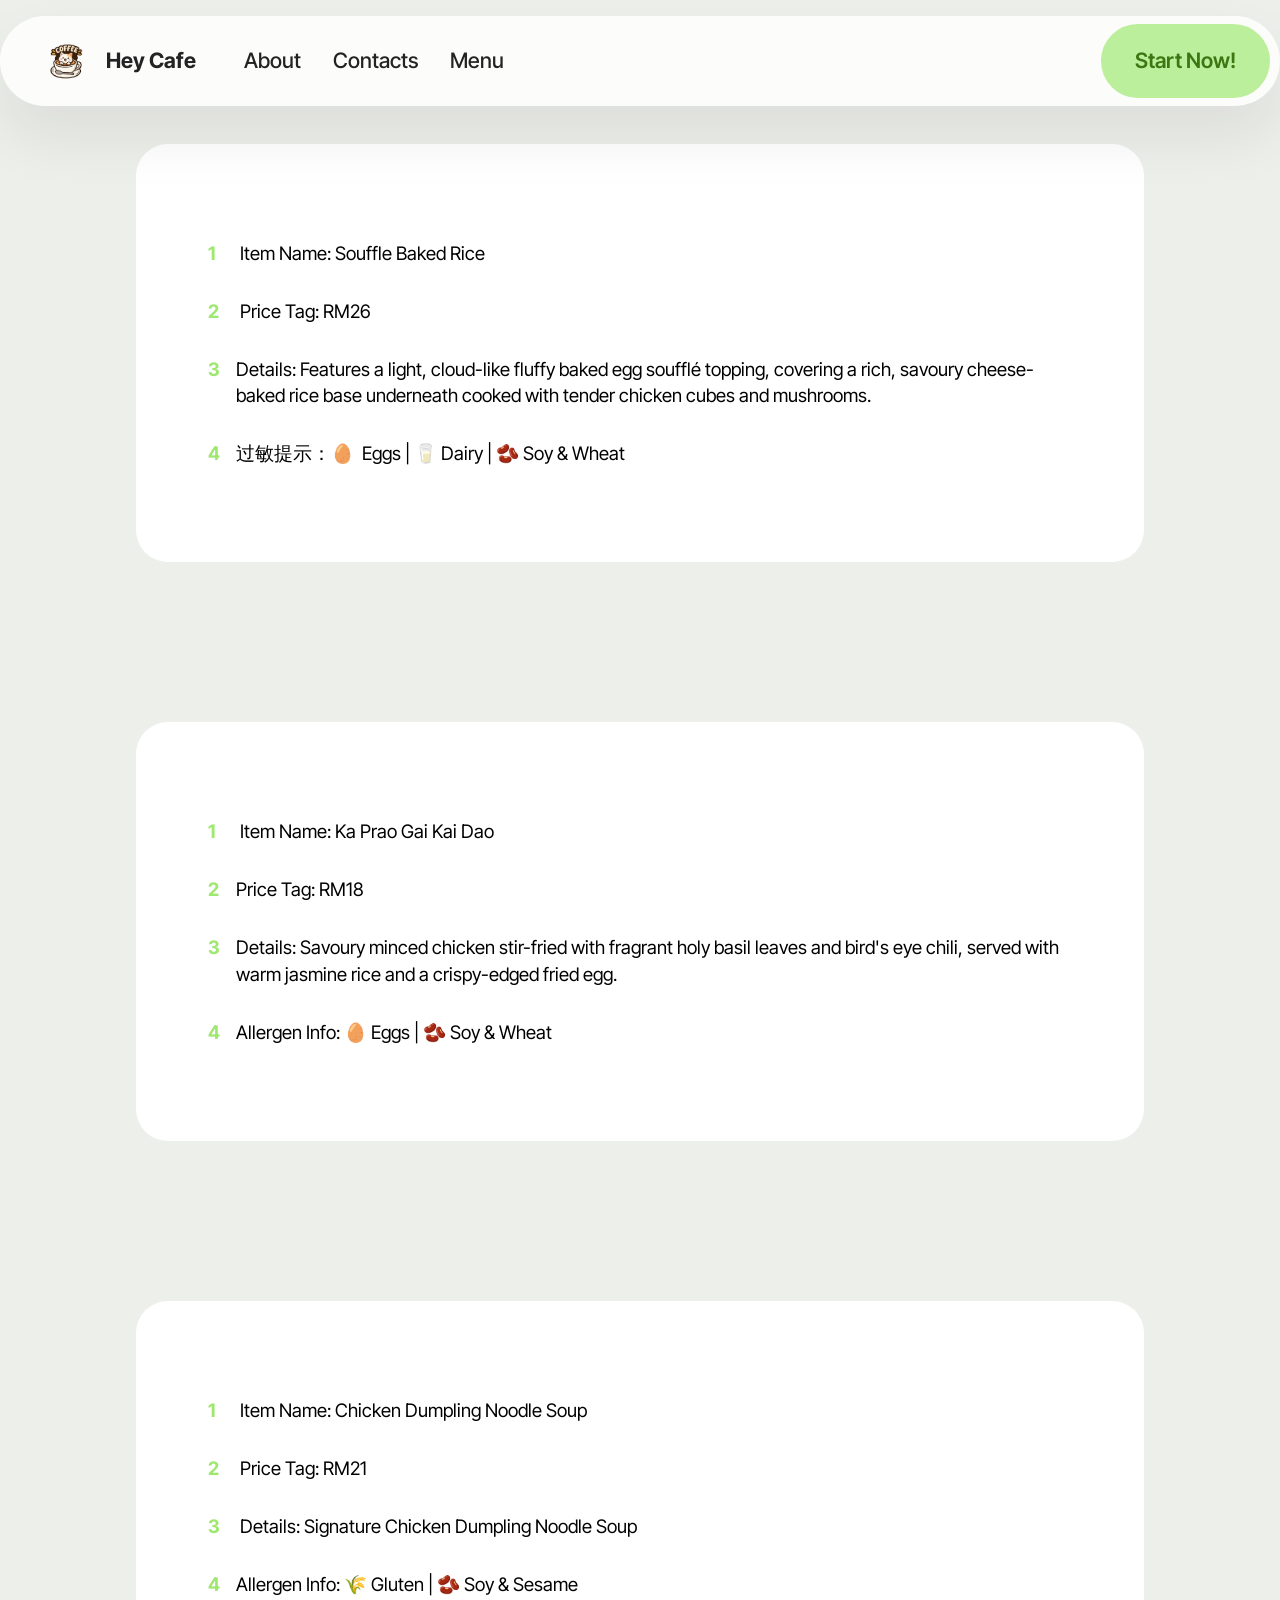
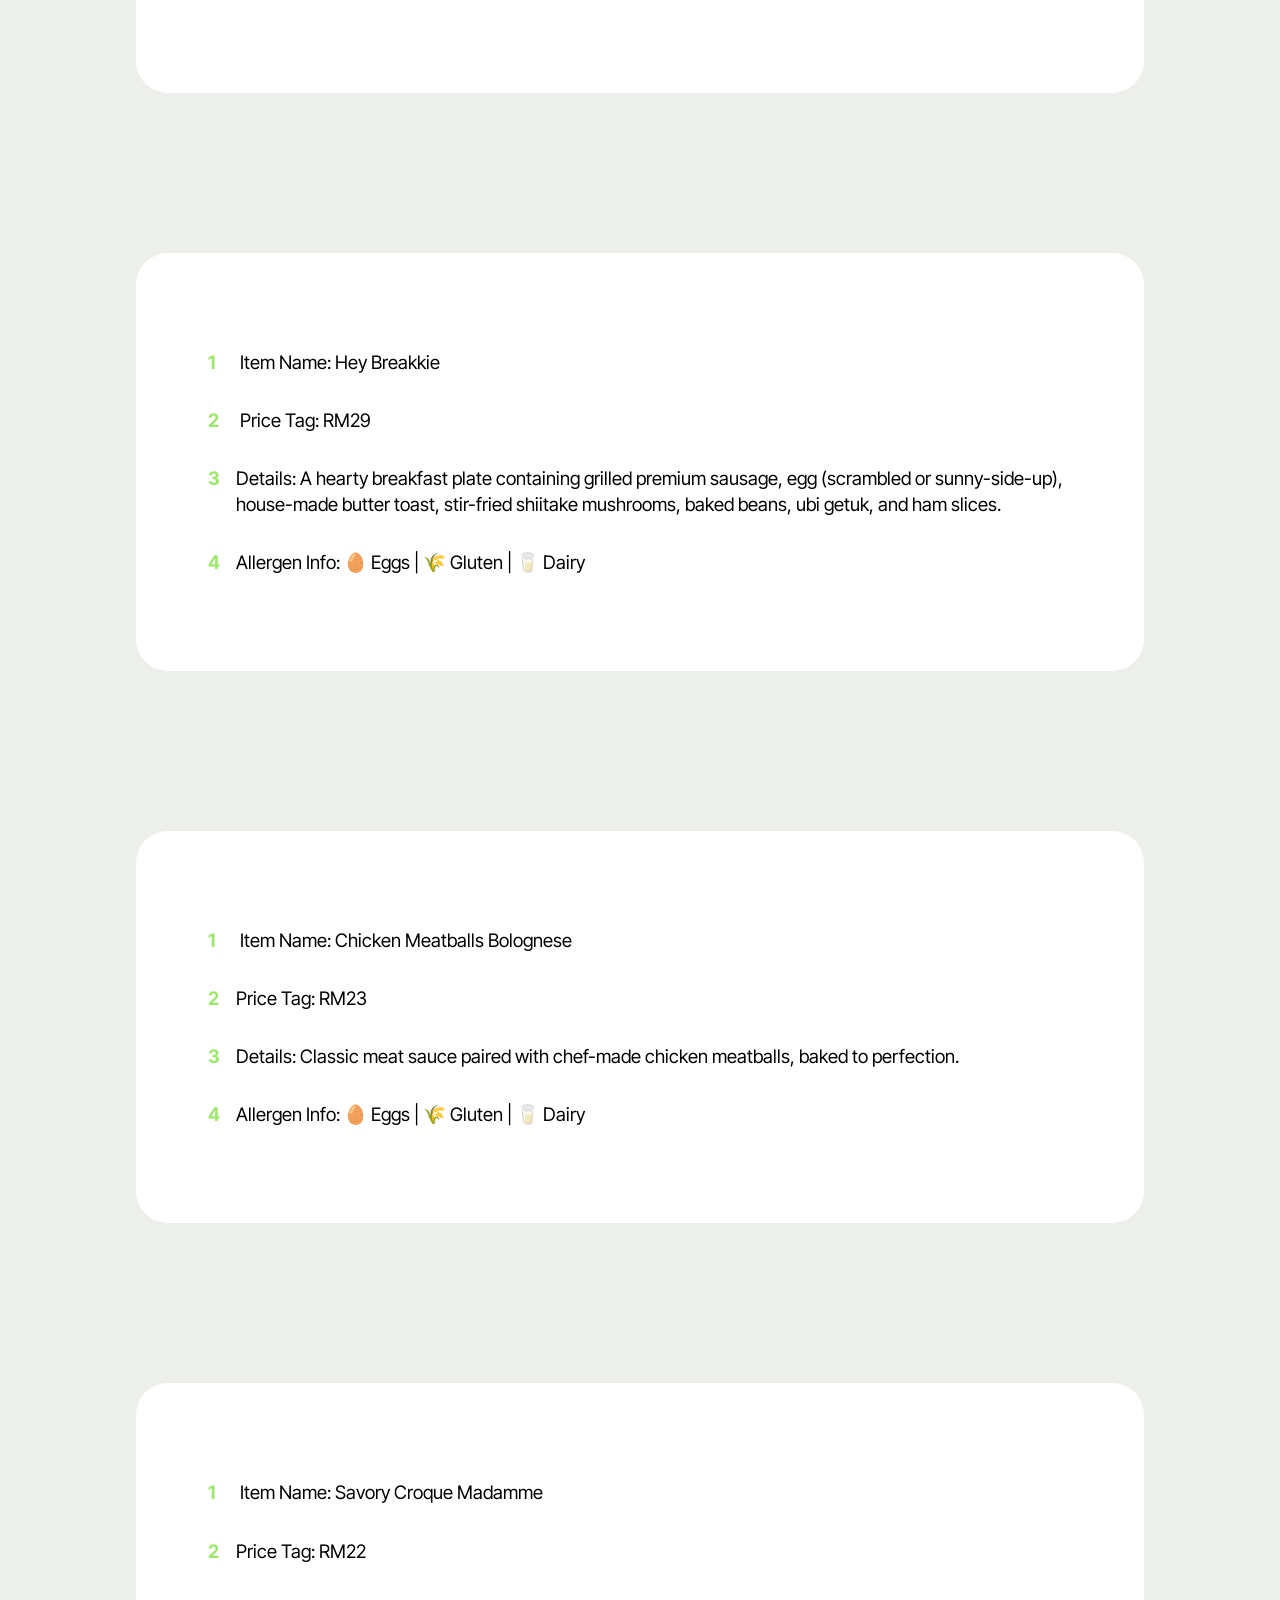
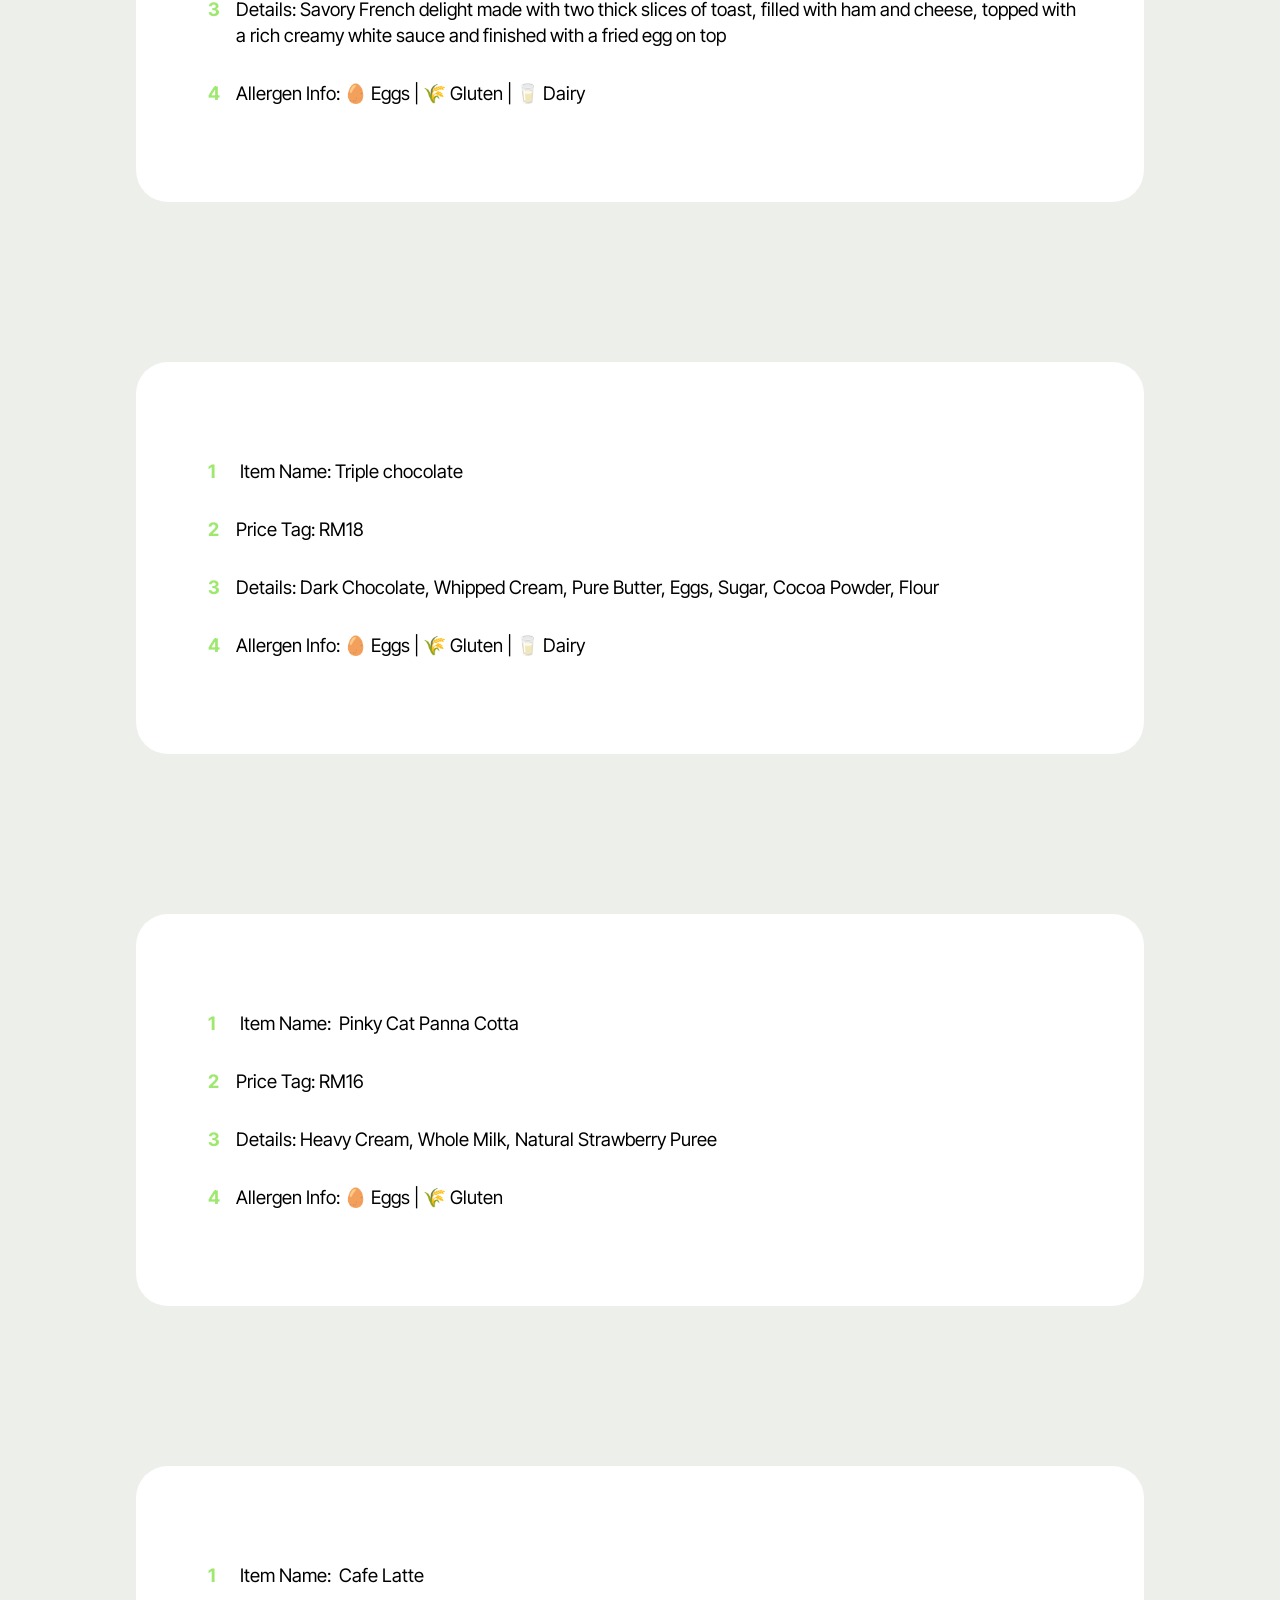
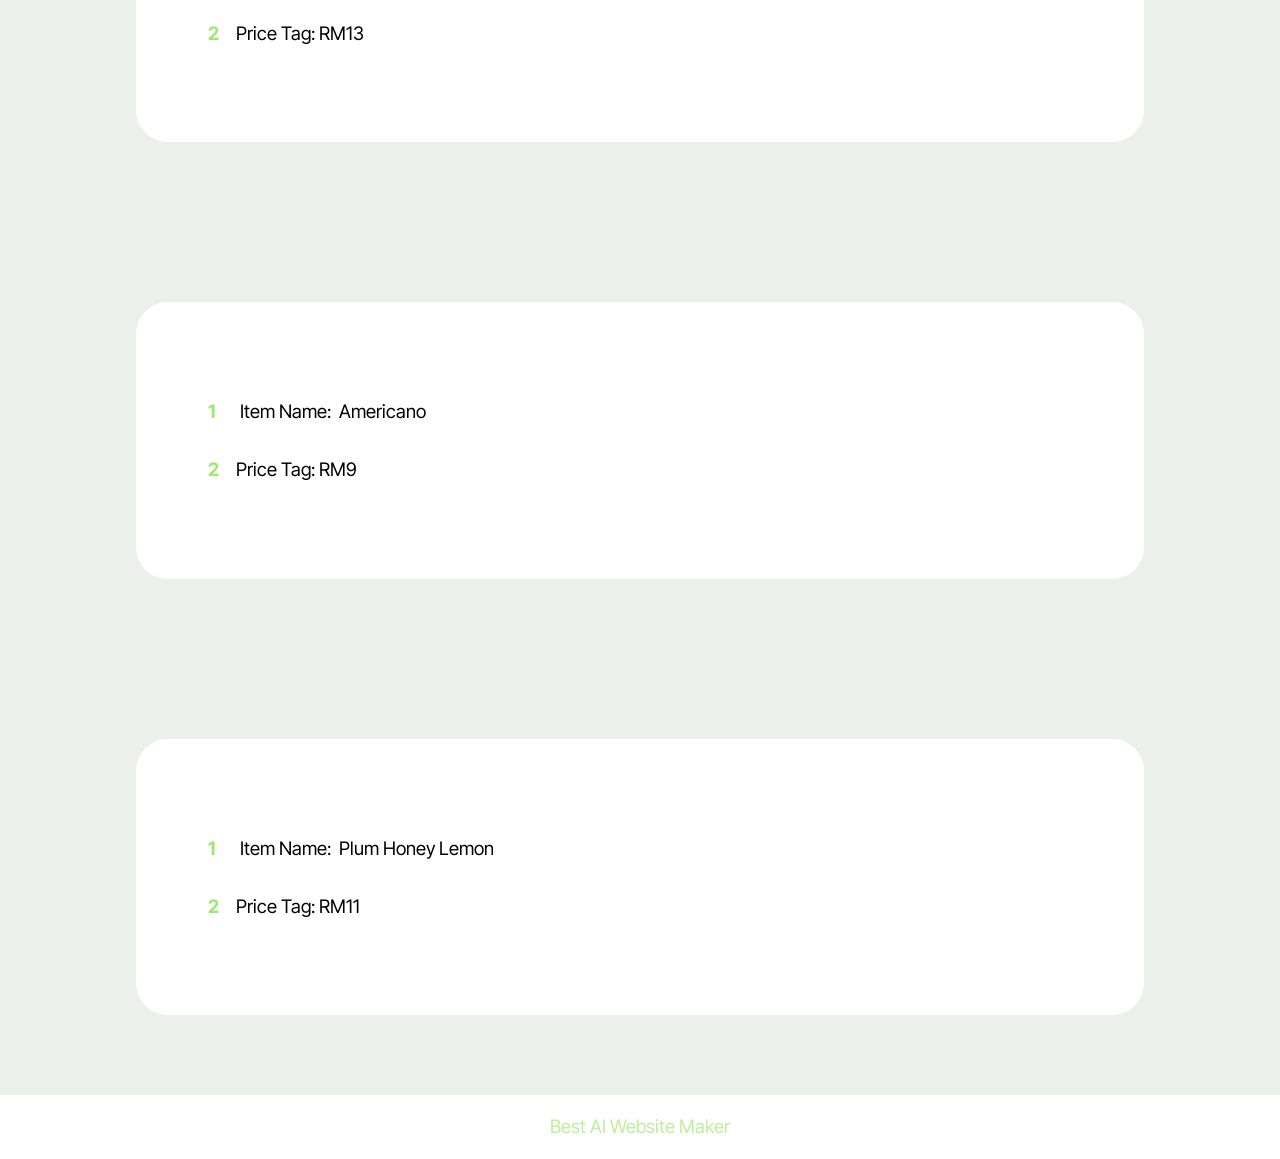
==== commit 59bb4c9c: "create github pages" ====
--- a/page1.html
+++ b/page1.html
@@ -17,7 +17,7 @@
   <link rel="stylesheet" href="assets/theme/css/style.css">
   <link rel="preload" href="https://fonts.googleapis.com/css?family=Inter+Tight:100,200,300,400,500,600,700,800,900,100i,200i,300i,400i,500i,600i,700i,800i,900i&display=swap" as="style" onload="this.onload=null;this.rel='stylesheet'">
   <noscript><link rel="stylesheet" href="https://fonts.googleapis.com/css?family=Inter+Tight:100,200,300,400,500,600,700,800,900,100i,200i,300i,400i,500i,600i,700i,800i,900i&display=swap"></noscript>
-  <link rel="preload" as="style" href="assets/mobirise/css/mbr-additional.css?v=dkp7VT"><link rel="stylesheet" href="assets/mobirise/css/mbr-additional.css?v=dkp7VT" type="text/css">
+  <link rel="preload" as="style" href="assets/mobirise/css/mbr-additional.css?v=0fTpi7"><link rel="stylesheet" href="assets/mobirise/css/mbr-additional.css?v=0fTpi7" type="text/css">
 
   
   
@@ -313,7 +313,7 @@
       </div>
     </div>
   </div>
-</section><section class="display-7" style="padding: 0;align-items: center;justify-content: center;flex-wrap: wrap;    align-content: center;display: flex;position: relative;height: 4rem;"><a href="https://mobiri.se/" style="flex: 1 1;height: 4rem;position: absolute;width: 100%;z-index: 1;"><img alt="" style="height: 4rem;" src="[data-uri]"></a><p style="margin: 0;text-align: center;" class="display-7">&#8204;</p><a style="z-index:1" href="https://mobirise.com/drag-drop-website-builder.html">Drag and Drop Website Builder</a></section><script src="assets/bootstrap/js/bootstrap.bundle.min.js"></script>  <script src="assets/smoothscroll/smooth-scroll.js"></script>  <script src="assets/ytplayer/index.js"></script>  <script src="assets/dropdown/js/navbar-dropdown.js"></script>  <script src="assets/theme/js/script.js"></script>  
+</section><section class="display-7" style="padding: 0;align-items: center;justify-content: center;flex-wrap: wrap;    align-content: center;display: flex;position: relative;height: 4rem;"><a href="https://mobiri.se/" style="flex: 1 1;height: 4rem;position: absolute;width: 100%;z-index: 1;"><img alt="" style="height: 4rem;" src="[data-uri]"></a><p style="margin: 0;text-align: center;" class="display-7">&#8204;</p><a style="z-index:1" href="https://mobirise.com/builder/ai-website-maker.html">Best AI Website Maker</a></section><script src="assets/bootstrap/js/bootstrap.bundle.min.js"></script>  <script src="assets/smoothscroll/smooth-scroll.js"></script>  <script src="assets/ytplayer/index.js"></script>  <script src="assets/dropdown/js/navbar-dropdown.js"></script>  <script src="assets/theme/js/script.js"></script>  
   
   
 </body>
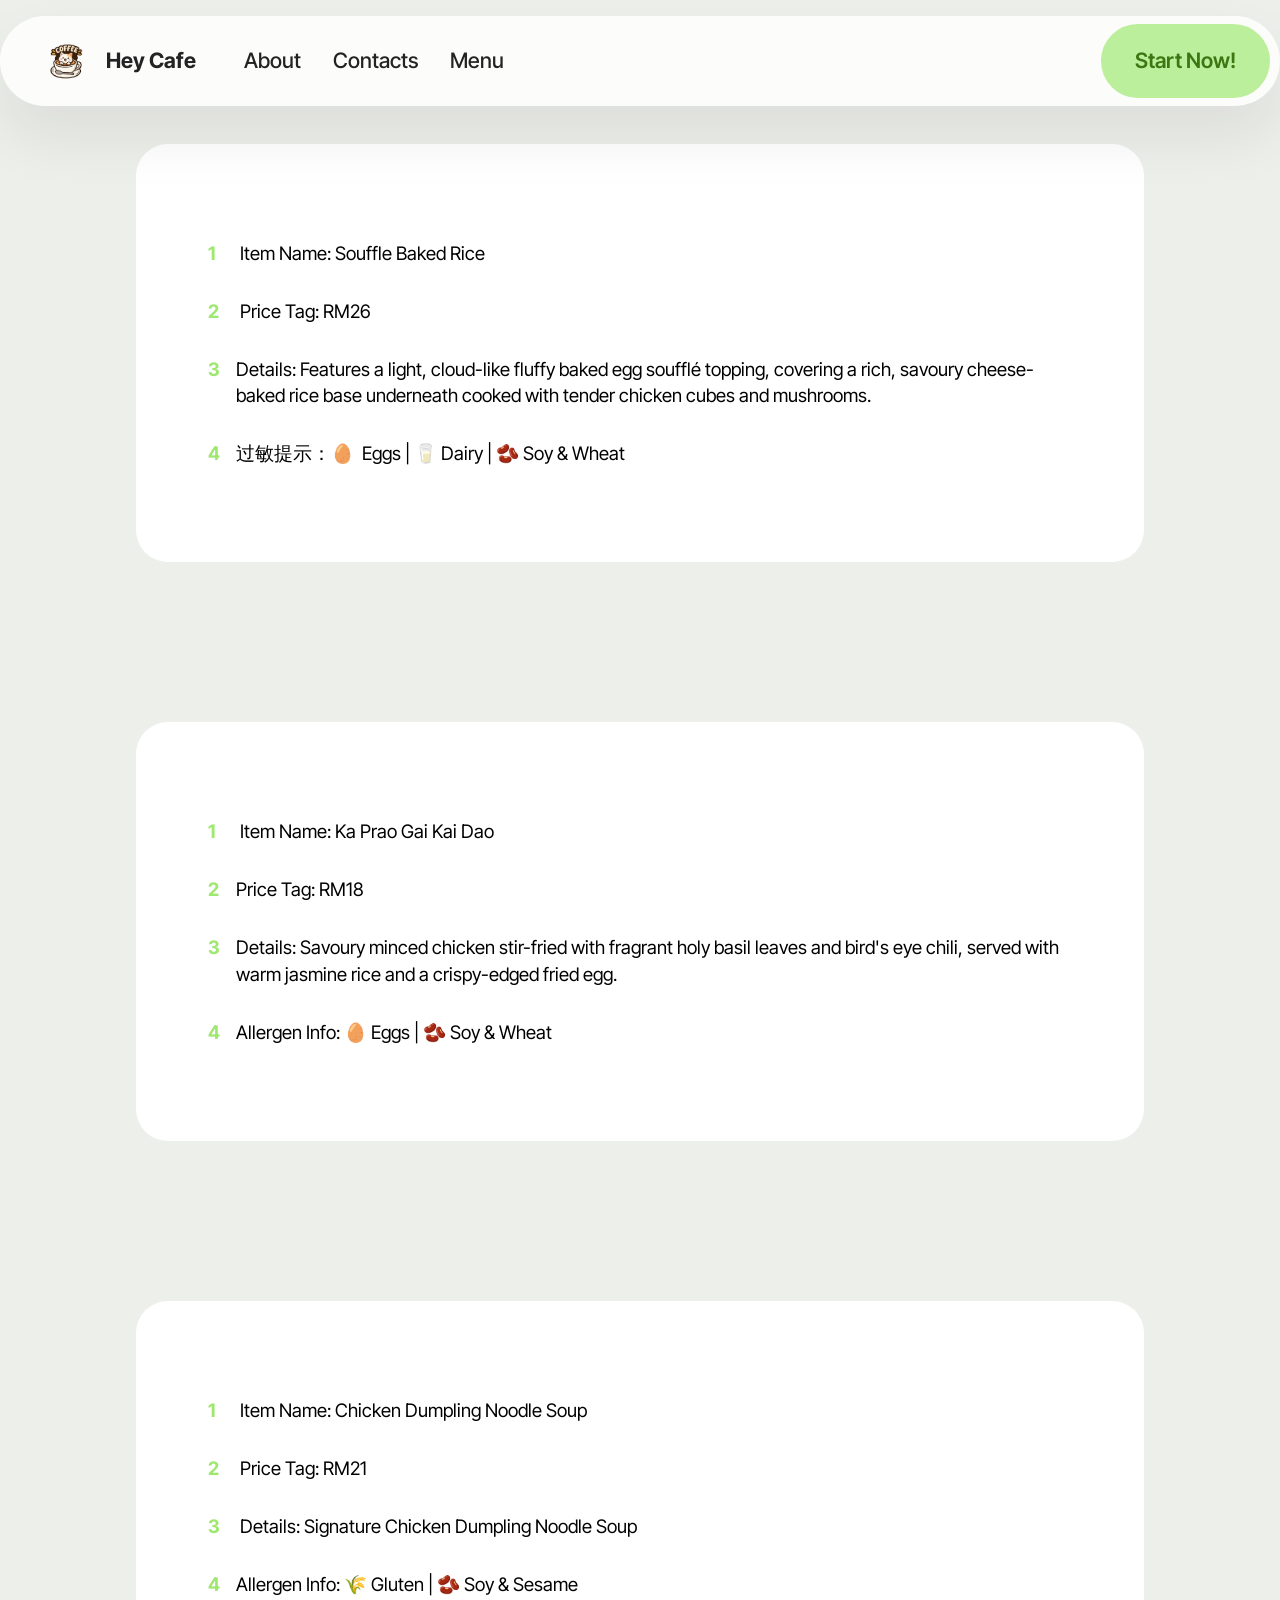
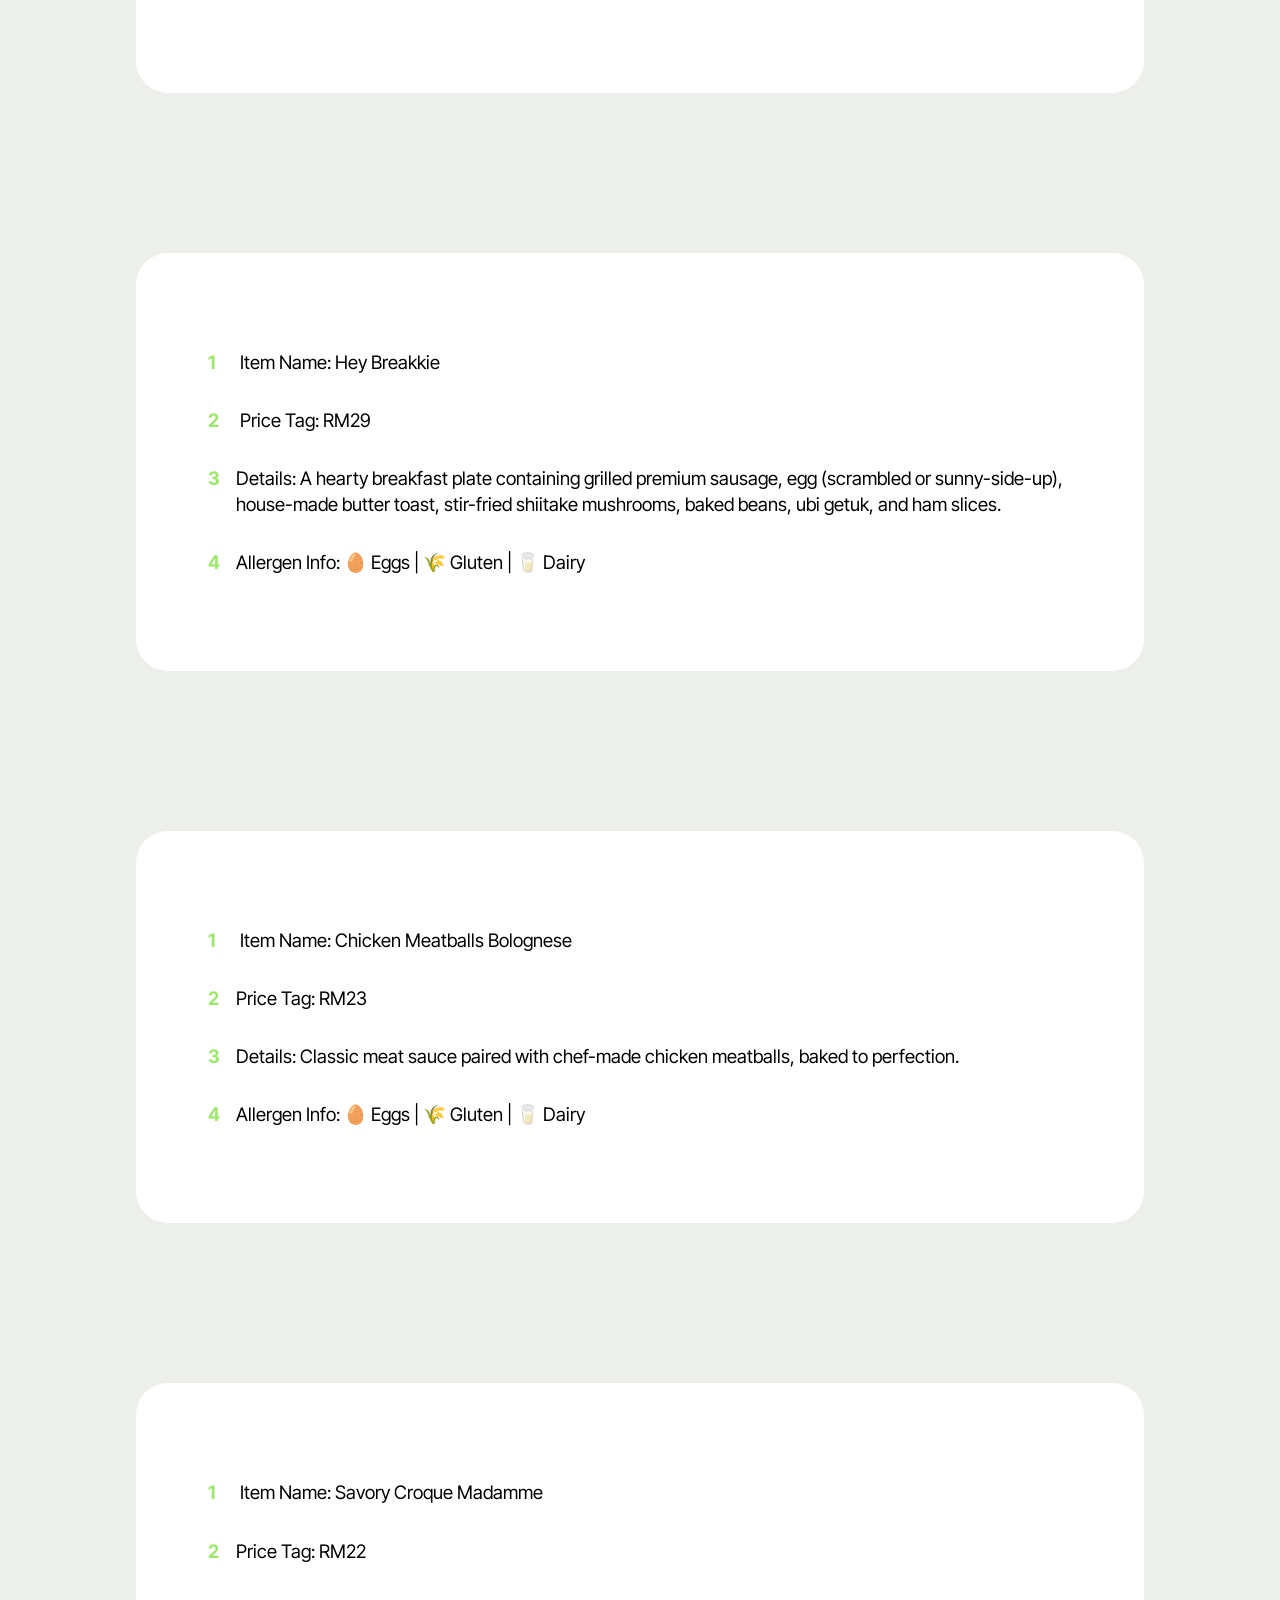
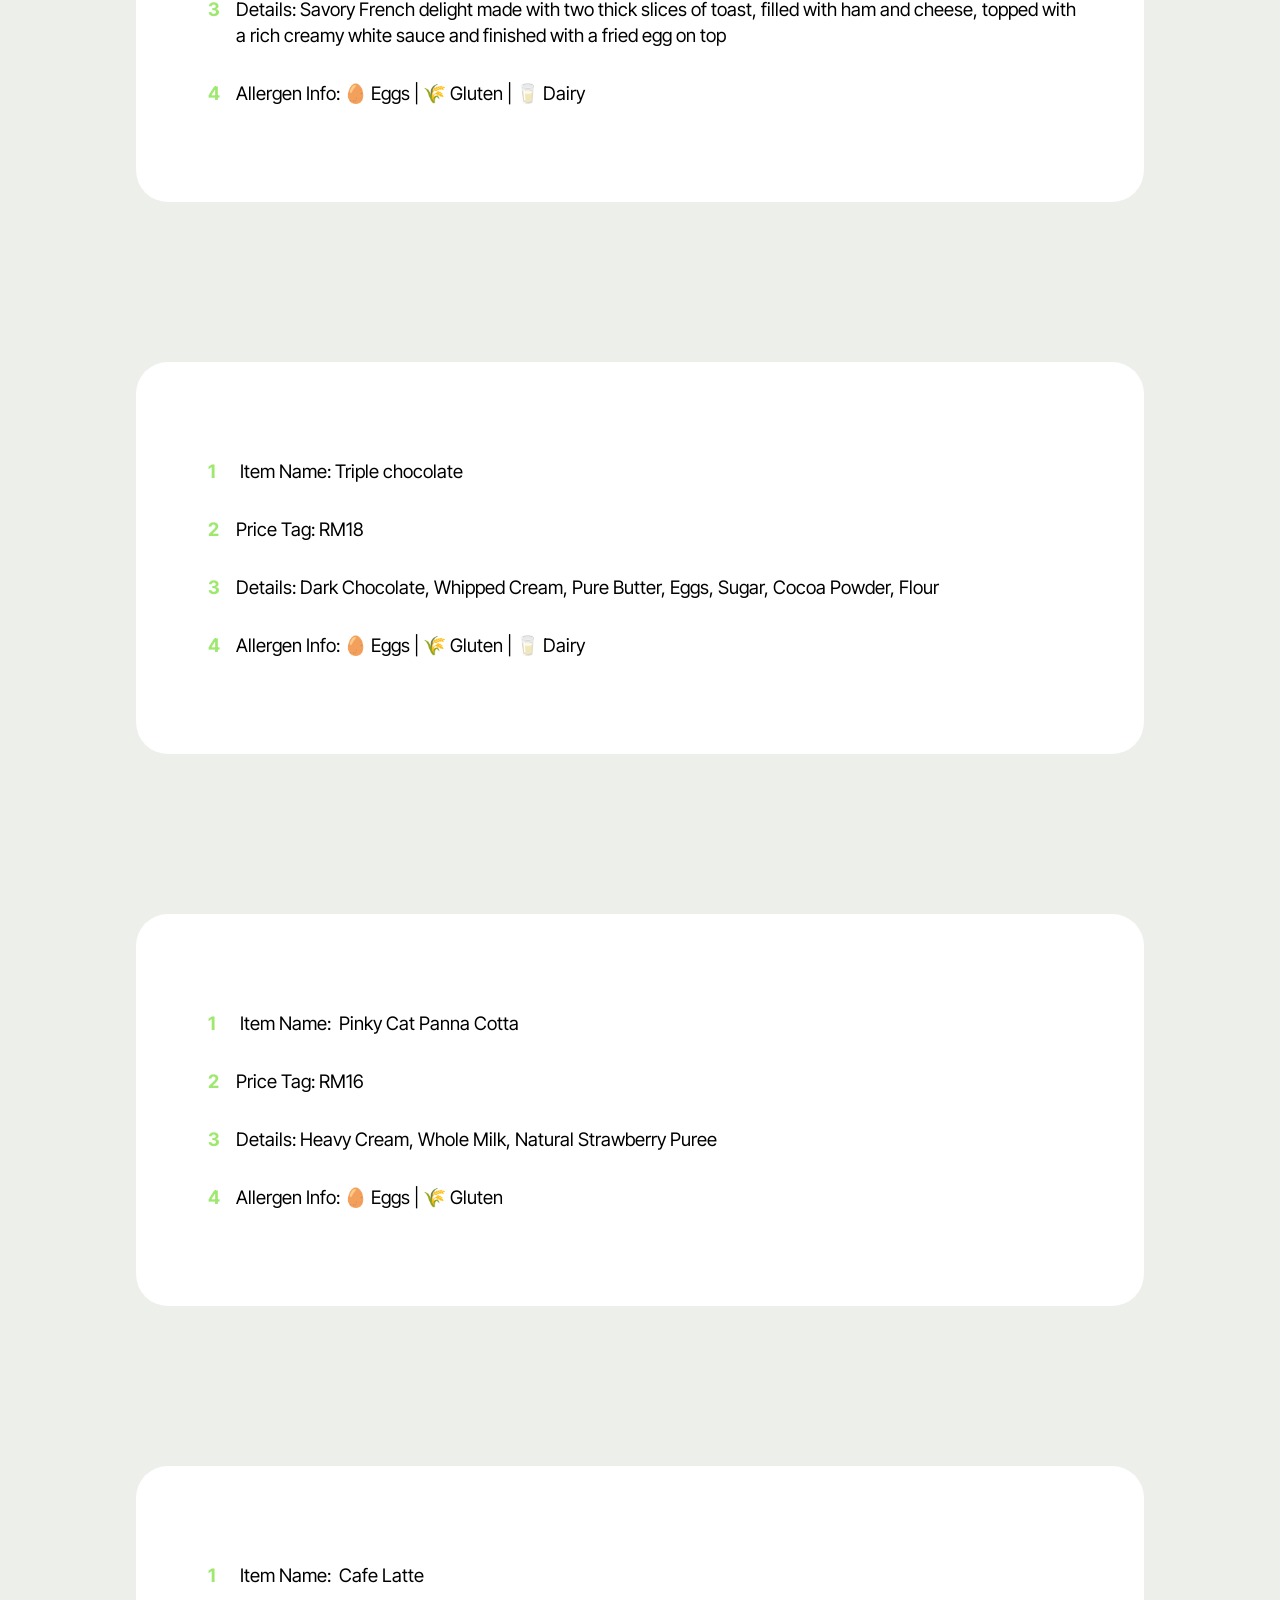
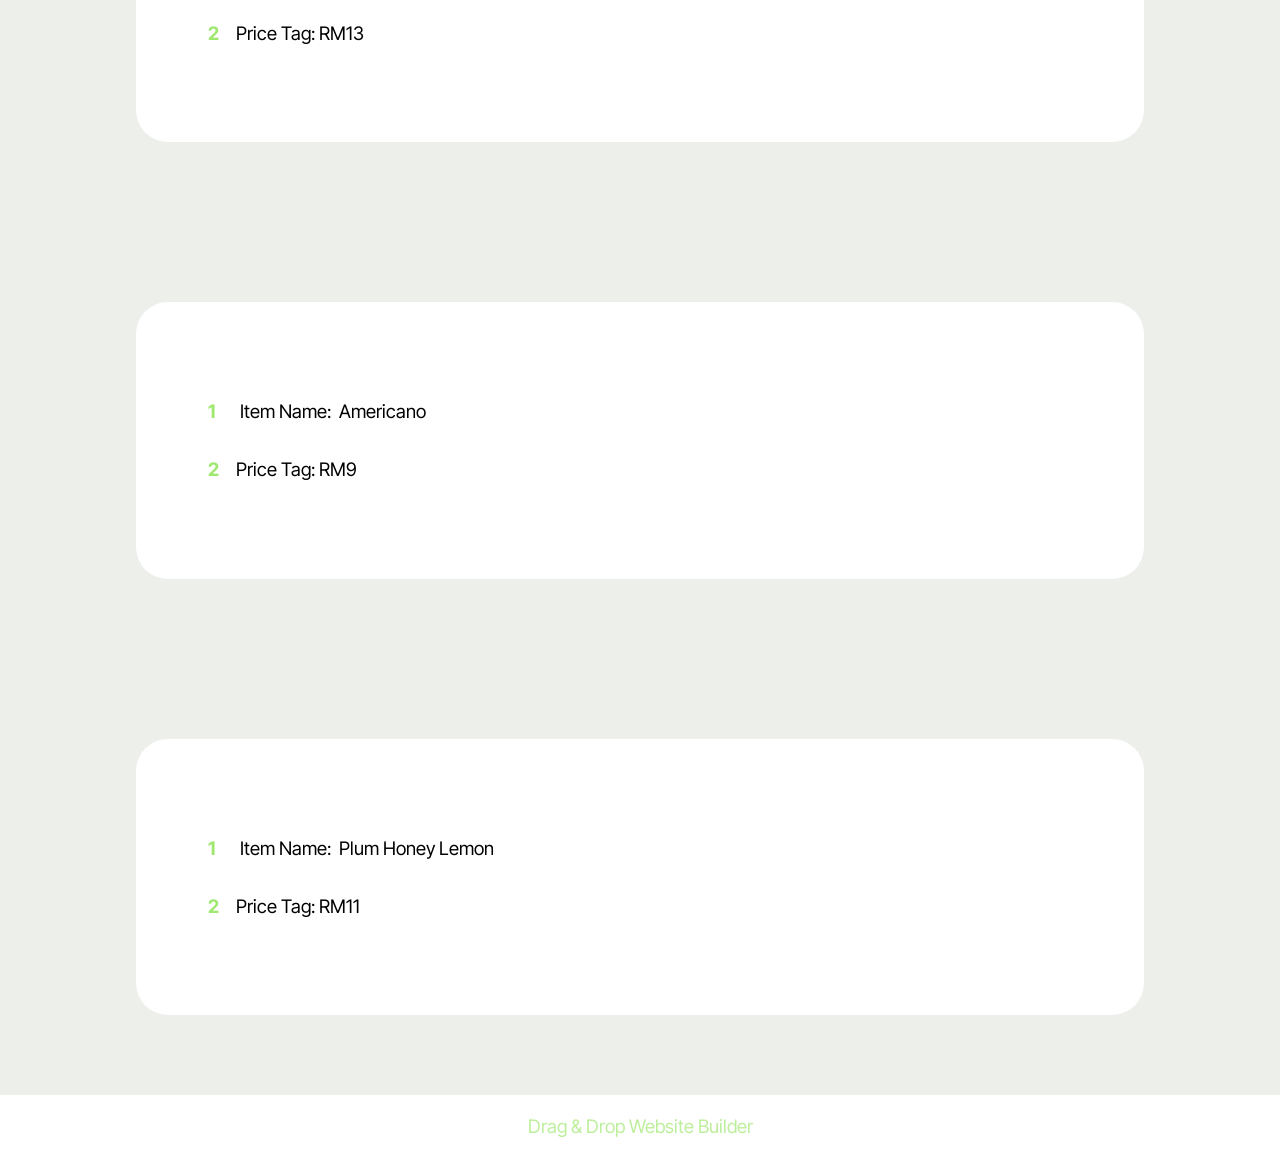
==== commit f1e478ec: "create github pages" ====
--- a/page1.html
+++ b/page1.html
@@ -17,7 +17,7 @@
   <link rel="stylesheet" href="assets/theme/css/style.css">
   <link rel="preload" href="https://fonts.googleapis.com/css?family=Inter+Tight:100,200,300,400,500,600,700,800,900,100i,200i,300i,400i,500i,600i,700i,800i,900i&display=swap" as="style" onload="this.onload=null;this.rel='stylesheet'">
   <noscript><link rel="stylesheet" href="https://fonts.googleapis.com/css?family=Inter+Tight:100,200,300,400,500,600,700,800,900,100i,200i,300i,400i,500i,600i,700i,800i,900i&display=swap"></noscript>
-  <link rel="preload" as="style" href="assets/mobirise/css/mbr-additional.css?v=0fTpi7"><link rel="stylesheet" href="assets/mobirise/css/mbr-additional.css?v=0fTpi7" type="text/css">
+  <link rel="preload" as="style" href="assets/mobirise/css/mbr-additional.css?v=cX3wNf"><link rel="stylesheet" href="assets/mobirise/css/mbr-additional.css?v=cX3wNf" type="text/css">
 
   
   
@@ -313,7 +313,7 @@
       </div>
     </div>
   </div>
-</section><section class="display-7" style="padding: 0;align-items: center;justify-content: center;flex-wrap: wrap;    align-content: center;display: flex;position: relative;height: 4rem;"><a href="https://mobiri.se/" style="flex: 1 1;height: 4rem;position: absolute;width: 100%;z-index: 1;"><img alt="" style="height: 4rem;" src="[data-uri]"></a><p style="margin: 0;text-align: center;" class="display-7">&#8204;</p><a style="z-index:1" href="https://mobirise.com/builder/ai-website-maker.html">Best AI Website Maker</a></section><script src="assets/bootstrap/js/bootstrap.bundle.min.js"></script>  <script src="assets/smoothscroll/smooth-scroll.js"></script>  <script src="assets/ytplayer/index.js"></script>  <script src="assets/dropdown/js/navbar-dropdown.js"></script>  <script src="assets/theme/js/script.js"></script>  
+</section><section class="display-7" style="padding: 0;align-items: center;justify-content: center;flex-wrap: wrap;    align-content: center;display: flex;position: relative;height: 4rem;"><a href="https://mobiri.se/" style="flex: 1 1;height: 4rem;position: absolute;width: 100%;z-index: 1;"><img alt="" style="height: 4rem;" src="[data-uri]"></a><p style="margin: 0;text-align: center;" class="display-7">&#8204;</p><a style="z-index:1" href="https://mobirise.com/drag-drop-website-builder.html">Drag & Drop Website Builder</a></section><script src="assets/bootstrap/js/bootstrap.bundle.min.js"></script>  <script src="assets/smoothscroll/smooth-scroll.js"></script>  <script src="assets/ytplayer/index.js"></script>  <script src="assets/dropdown/js/navbar-dropdown.js"></script>  <script src="assets/theme/js/script.js"></script>  
   
   
 </body>
